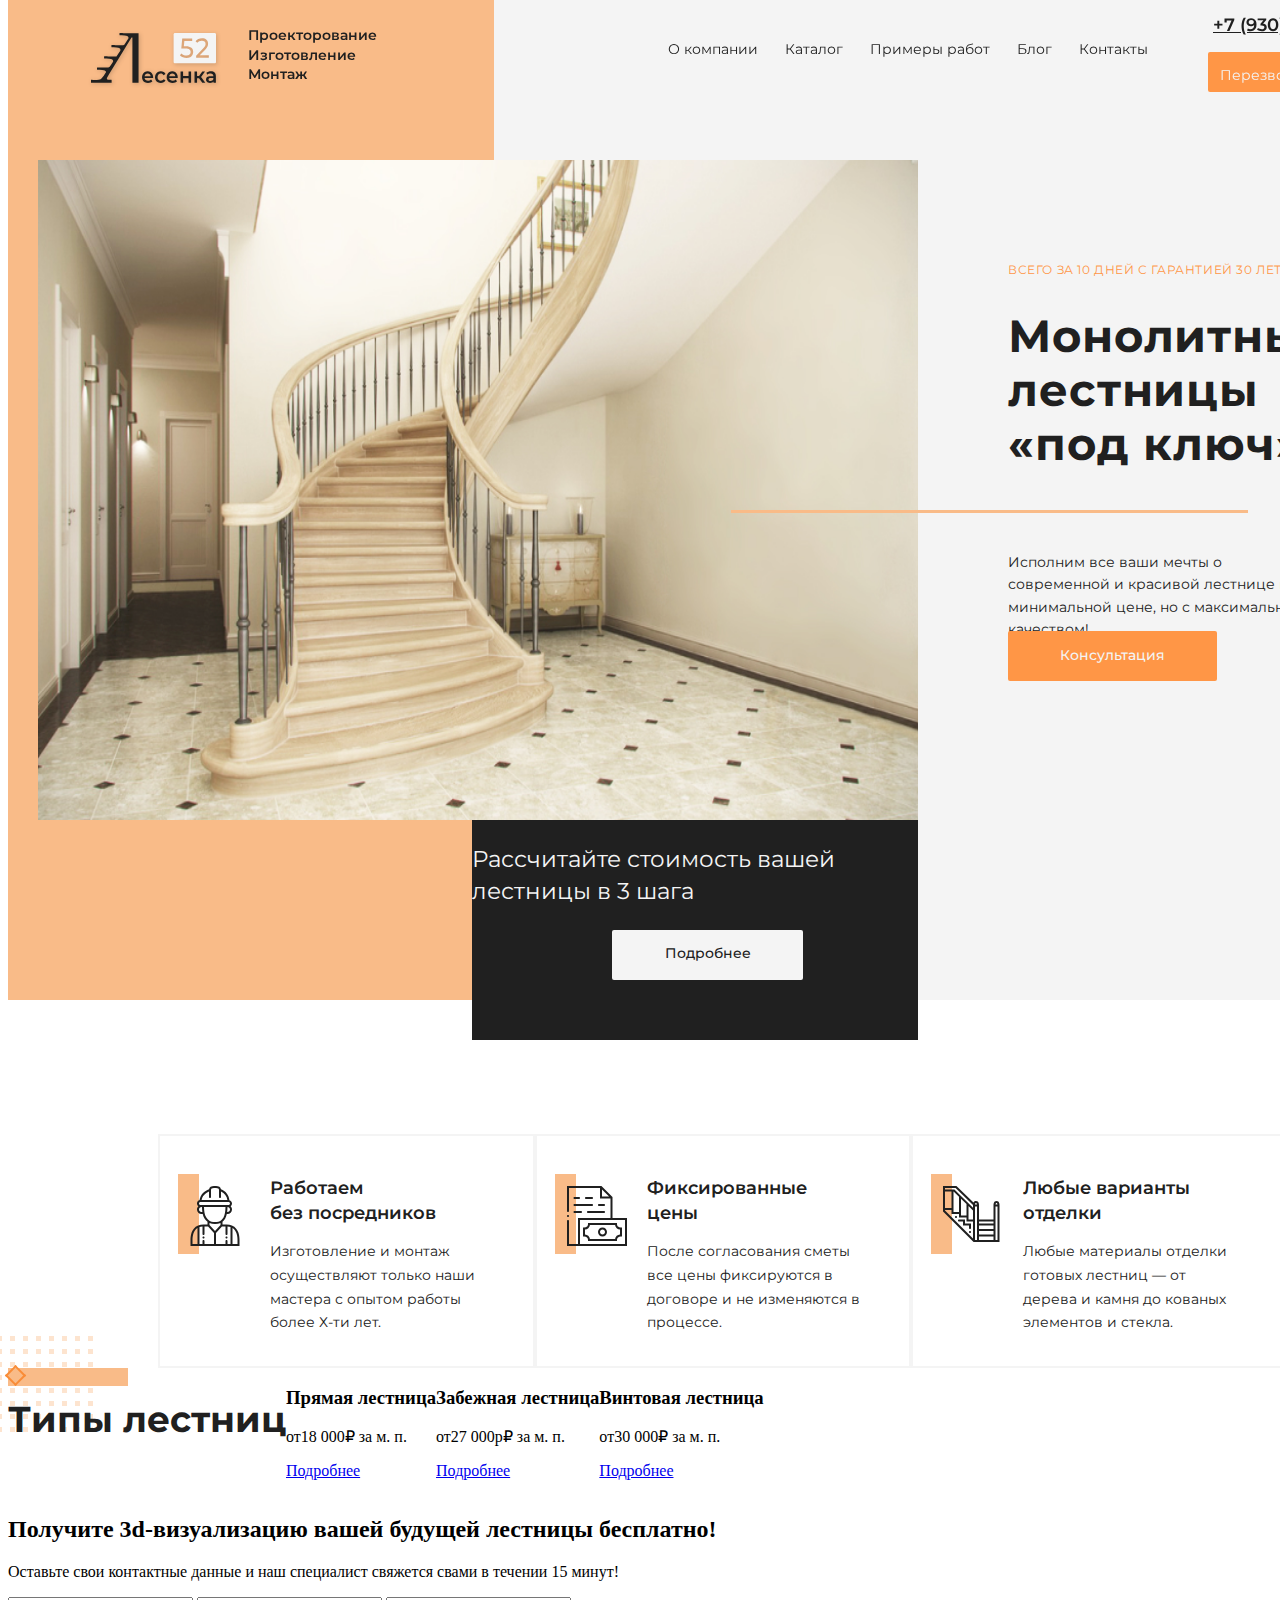
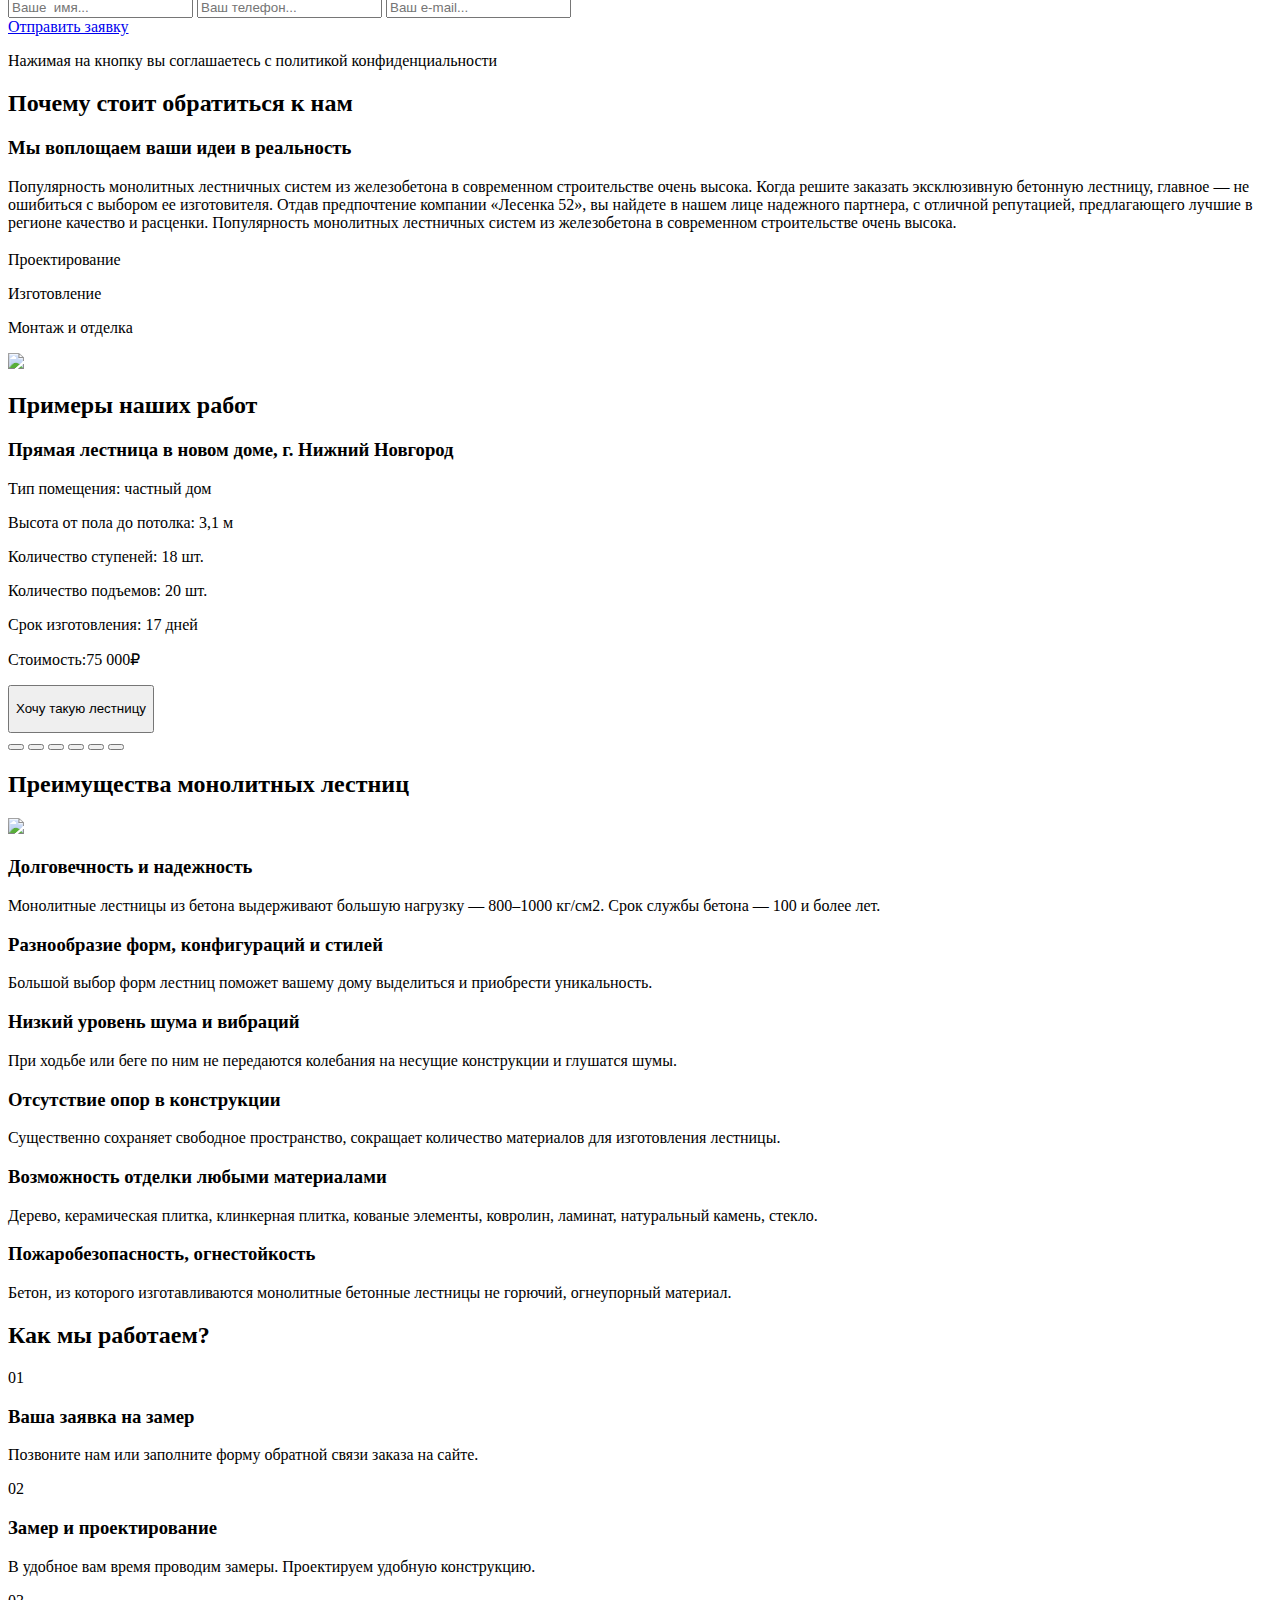
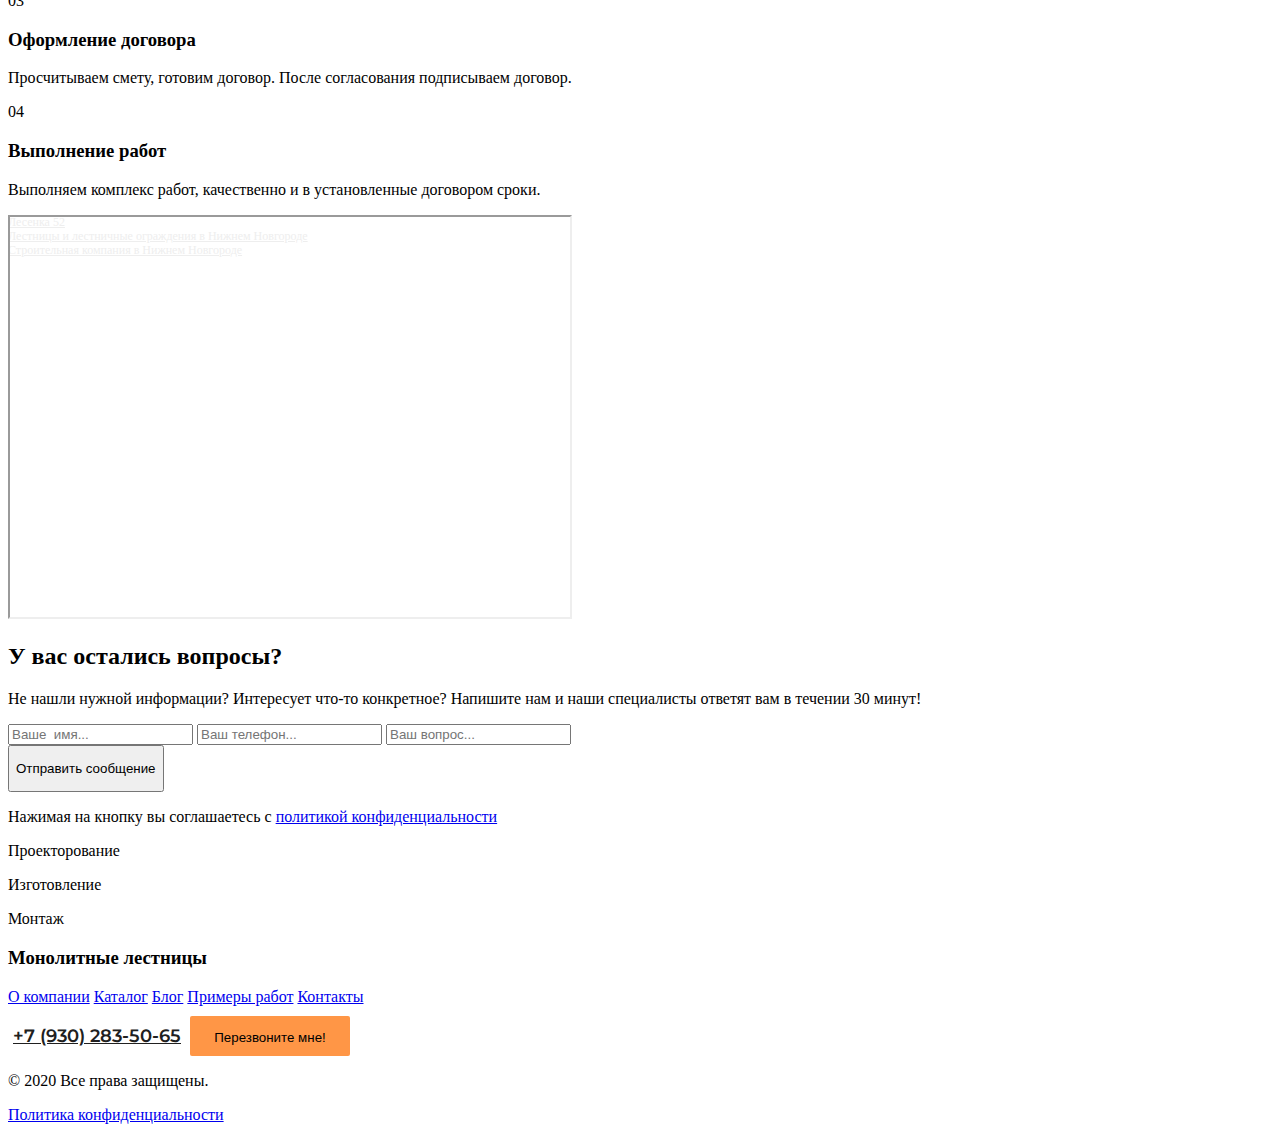
==== index.html @ 62bcb0fd "new block" ====
<!DOCTYPE html>
<html lang="ru">
<head>
    <meta charset="UTF-8">
    <meta http-equiv="X-UA-Compatible" content="IE=edge">
    <link rel="stylesheet" href="css/style.css">
    <meta name="viewport" content="width=device-width, initial-scale=1.0">
    <title>Магазин Лесенка</title>
</head>
<body class="body">
    <div class="header-gradient"></div>
    <header class="container">
        <div class="header">
            <section class="logo">
                <a class="logo__image"></a>
                <ul class="logo__title">
                    <li class="logo__list">Проекторование</li>
                    <li class="logo__list">Изготовление</li>
                    <li class="logo__list">Монтаж</li>
                </ul>
            </section>
            <nav class="navigation">
                <div class="navigation__menu">
                    <a href="index.html" class="navigation__link">О компании</a>
                    <a href="catalog.html" class="navigation__link">Каталог</a>
                    <a href="works.html" class="navigation__link">Примеры работ</a>
                    <a href="blog.html" class="navigation__link">Блог</a>
                    <a href="contacts.html" class="navigation__link">Контакты</a>
                </div>
                <div class="phone">
                    <a class="phone__number" href="tel:+7 (930) 283-50-65">+7 (930) 283-50-65</a>
                    <button class="phone__button" type="button"><p class="phone__text">Перезвоните мне!</p></button>
                </div>
            </nav>
        </div>
        <div class="wrapper">
            <span class="span-1"></span>
            <sapn class="span-2"></sapn>
            <span class="span-3"></span>
        </div>
    </header>
    <main class="container">
        <div class="first-content">
            <img class="first__img" src="./img/prime-img.jpg" alt="лестница">
            <div class="first__block">
                <p class="first__term">Всего за 10 дней с гарантией 30 лет</p>
                <h1 class="first__title">Монолитные лестницы «под ключ»</h1>
                <span class="line"></span>
                <p class="first__perfomance">Исполним все ваши мечты о современной и красивой лестнице по минимальной цене, но с максимальным качеством!</p>
                <button class="first__consultation" type="button"><p class="consultation-text">Консультация</p></button>
            </div>
            <div class="price__block">
                <p class="price__text">Рассчитайте стоимость вашей лестницы в 3 шага</p>
                <a class="price__link" href="#"><p class="link__text">Подробнее</p></a>
            </div>
        </div>
        <div class="advantages">
                <div class="advantages__block">
                    <span class="advantages__cube"></span>
                    <span class="advantages__worker"></span>
                    <span class="advantages__line"></span>
                    <h3 class="advantages__title">Работаем<br> без посредников</h3>
                    <p class="advantages__text">Изготовление и монтаж осуществляют только наши мастера с опытом работы более Х-ти лет.</p>
                </div>
                <div class="advantages__block">
                    <span class="advantages__money"></span>
                    <span class="advantages__line"></span>
                    <h3 class="advantages__title">Фиксированные цены</h3>
                    <p class="advantages__text">После согласования сметы все цены фиксируются в договоре и не изменяются в процессе.</p>
                </div>
                <div class="advantages__block">
                    <span class="advantages__lader"></span>
                    <span class="advantages__line"></span>
                    <h3 class="advantages__title">Любые варианты отделки</h3>
                    <p class="advantages__text">Любые материалы отделки готовых лестниц — от дерева и камня до кованых элементов и стекла.</p>
                    <span class="advantages__cube-second"></span>
                </div>
        </div>
        <div class="types">
            <section class="types__ladders">
                <h2 class="types__title">Типы лестниц</h2>
                <span class="types__line"></span>
                <button class="prew" type="button"></button>
                <span class="button__line"></span>
                <button class="next" type="button"></button>
            </section>
            <div class="ladders__block">
                <div class="ladders__image">
                    <span class="ladders__straight"></span>
                    <span class="ladders__cube"></span>
                </div>
                <div class="block__description">
                    <h3  class="block__title">Прямая лестница</h3>
                    <p class="block__text">от<span class="block__price">18 000</span>₽ за м. п.</p>
                    <a href="#"><p>Подробнее</p></a>
                </div>
            </div>
            <div class="ladders__block">
                <div class="ladders__image">
                    <span class="ladders__foreign"></span>
                    <span class="ladders__cube"></span>
                </div>
                <div class="block__description">
                    <h3  class="block__title">Забежная лестница</h3>
                    <p class="block__text">от<span class="block__price">27 000p</span>₽ за м. п.</p>
                    <a href="#"><p>Подробнее</p></a>
                </div>
            </div>
            <div class="ladders__block">
                <div class="ladders__image">                    
                    <span class="ladders__screw"></span>
                    <span class="ladders__cube"></span>
                </div>
                <div class="block__description">
                    <h3  class="block__title">Винтовая лестница</h3>
                    <p class="block__text">от<span class="block__price">30 000</span>₽ за м. п.</p>
                    <a href="#"><p>Подробнее</p></a>
                </div>
            </div>
        </div>
        <div>
            <h2>Получите 3d-визуализацию вашей будущей лестницы бесплатно!</h3>
                <p>Оставьте свои контактные данные и наш специалист свяжется свами в течении 15 минут!</p>
                    <form>
                        <input class="" placeholder="Ваше  имя..." type="text">
                        <input class="" placeholder="Ваш телефон..." type="text">
                        <input class="" placeholder="Ваш e-mail..." type="text">
                    </form>
                <a href="#">Отправить заявку</a> 
                <p>Нажимая на кнопку вы соглашаетесь с политикой конфиденциальности </p>
        </div>
        <div>
            <section>
                <h2>Почему стоит обратиться к нам</h2>
                <h3>Мы воплощаем ваши идеи в реальность</h3>
                <p class="">Популярность монолитных лестничных систем 
                    из железобетона в современном строительстве очень высока. Когда решите заказать эксклюзивную бетонную лестницу,
                    главное — не ошибиться с выбором ее изготовителя. Отдав предпочтение компании «Лесенка 52»,
                    вы найдете в нашем лице надежного партнера, с отличной репутацией, предлагающего лучшие в регионе качество и расценки.
                    Популярность монолитных лестничных систем из железобетона в современном строительстве очень высока. </p>
            </section>
            <section>
                <h3></h3>
                <p>Проектирование</p>
                <p>Изготовление</p>
                <p>Монтаж и отделка</p>
            </section>
            <img src="#">
        </div>
        <div>
            <section>
                <h2>Примеры наших работ</h2>
                <h3>Прямая лестница в новом доме, г. Нижний Новгород</h3>
                <p>Тип помещения: частный дом
                <p>Высота от пола до потолка: <span>3,1 м</span></p>
                <p>Количество ступеней: <span>18 шт.</span></p>
                <p>Количество подъемов: <span>20 шт.</span></p>
                <p>Срок изготовления: <span>17 дней</span></p>
                <p>Стоимость:<span>75 000</span>₽</p>
                <button type="button"><p>Хочу такую лестницу</p></button>
            </section>
            <section>
                <button type="button"></button>
                <button type="button"></button>
                <button type="button"></button>
                <button type="button"></button>
                <button type="button"></button>
                <button type="button"></button>
            </section>
        </div>
        <div>
            <section>
                <h2>Преимущества монолитных лестниц</h2>
                <img src="#">
            </section>
            <section>
                <h3>Долговечность и надежность</h3>
                <p>Монолитные лестницы из бетона выдерживают большую нагрузку — 800–1000 кг/см2. Срок службы бетона — 100 и более лет.</p>
                <h3>Разнообразие форм, конфигураций и стилей</h3>
                <p>Большой выбор форм лестниц поможет вашему дому выделиться и приобрести уникальность.</p>
                <h3>Низкий уровень шума и вибраций</h3>
                <p>При ходьбе или беге по ним не передаются колебания на несущие конструкции и глушатся шумы.</p>
                <h3>Отсутствие опор в конструкции</h3>
                <p>Существенно сохраняет свободное пространство, сокращает количество материалов для изготовления лестницы.</p>
                <h3>Возможность отделки любыми материалами</h3>
                <p>Дерево, керамическая плитка, клинкерная плитка, кованые элементы, ковролин, ламинат, натуральный камень, стекло.</p>
                <h3>Пожаробезопасность, огнестойкость</h3>
                <p>Бетон, из которого изготавливаются монолитные бетонные лестницы не горючий, огнеупорный материал.</p>
            </section>
        </div>
        <div>
            <h2>Как мы работаем?</h2>
            <section>
                <div>
                    <p>01</p>
                    <h3>Ваша заявка на замер</h3>
                    <p>Позвоните нам или заполните форму обратной связи заказа на сайте.</p>
                </div>
                <div>
                    <p>02</p>
                    <h3>Замер и проектирование</h3>
                    <p>В удобное вам время проводим замеры. Проектируем удобную конструкцию.</p>
                </div>
                <div>
                    <p>03</p>
                    <h3>Оформление договора</h3>
                    <p>Просчитываем смету, готовим договор. После согласования подписываем договор.</p>
                </div>
                <div>
                    <p>04</p>
                    <h3>Выполнение работ</h3>
                    <p>Выполняем комплекс работ, качественно и в установленные договором сроки.</p>
                </div>
            </section>
            <div>
                <div style="position:relative;overflow:hidden;">
                    <a href="https://yandex.ru/maps/org/lesenka_52/154027894610/?utm_medium=mapframe&utm_source=maps" style="color:#eee;font-size:12px;position:absolute;top:0px;">Лесенка 52</a><a href="https://yandex.ru/maps/47/nizhny-novgorod/category/stairs_and_stair_railings/184107705/?utm_medium=mapframe&utm_source=maps" style="color:#eee;font-size:12px;position:absolute;top:14px;">Лестницы и лестничные ограждения в Нижнем Новгороде</a>
                    <a href="https://yandex.ru/maps/47/nizhny-novgorod/category/construction_company/184107633/?utm_medium=mapframe&utm_source=maps" style="color:#eee;font-size:12px;position:absolute;top:28px;">Строительная компания в Нижнем Новгороде</a>
                    <iframe src="https://yandex.ru/map-widget/v1/?ll=43.949663%2C56.310641&mode=poi&poi%5Bpoint%5D=43.949653%2C56.310677&poi%5Buri%5D=ymapsbm1%3A%2F%2Forg%3Foid%3D154027894610&z=19.75" width="560" height="400" frameborder="1" allowfullscreen="true" style="position:relative;"></iframe>
                </div>
                <div>
                    <h2>У вас остались вопросы?</h2>
                    <p>Не нашли нужной информации? Интересует что-то конкретное? Напишите нам и наши специалисты ответят вам в течении 30 минут!</p>
                    <form>
                        <input class="" placeholder="Ваше  имя..." type="text">
                        <input class="" placeholder="Ваш телефон..." type="text">
                        <input class="" placeholder="Ваш вопрос..." type="text">
                    </form>
                    <button type="button"><p>Отправить сообщение</p></button>
                    <p>Нажимая на кнопку вы соглашаетесь с <a href="#">политикой конфиденциальности</a></p>
                </div>
            </div>
        </div>
    </main>
    <footer class="container">
        <div>
            <section>
                <a class="footer__image"></a>
                <p class="footer__title">Проекторование</p>
                <p class="footer__title">Изготовление</p>
                <p class="footer__title">Монтаж</p>
                <h3>Монолитные лестницы</h3>
            </section>
            <section>
                <a href="index.html">О компании</a>
                <a href="catalog.html">Каталог</a>
                <a href="blog.html">Блог</a>
                <a href="works.html">Примеры работ</a>
                <a href="contacts.html">Контакты</a>
            </section>
            <section>
                <a class="phone__number" href="tel:+7 (930) 283-50-65">+7 (930) 283-50-65</a>
                <button class="phone__button" type="button"><p>Перезвоните мне!</p></button>
            </section>
            <section>
                <p>© 2020 Все права защищены.</p>
                <a href="#">Политика конфиденциальности</a>
                <a href="#"></a>
                <a href="#"></a>
            </section>
        </div>
    </footer>
    <script src="index.js"></script>
</body>
</html>
---- css/style.css ----
@import url("https://fonts.googleapis.com/css2?family=Montserrat:wght@400;600;700&display=swap");
@media (max-width: 767px) {
  .body {
    position: relative;
    margin: 0px;
    width: 100%;
  }
}
@media (min-width: 768px) and (max-width: 1200px) {
  .body {
    position: relative;
    width: 100%;
  }
}
@media (min-width: 1200px) {
  .body {
    position: relative;
    width: 100%;
  }
}
@media (max-width: 767px) {
  .header-gradient {
    display: block;
    position: absolute;
    width: 100%;
    height: 890px;
    background: linear-gradient(to left, #f4f4f4 76%, #F9BB88 24%);
    z-index: -1;
    top: -50px;
  }
}
@media (min-width: 1200px) {
  .header-gradient {
    display: block;
    position: absolute;
    margin: 0 auto;
    top: -250px;
    width: 100%;
    height: 1100px;
    background: linear-gradient(to left, #f4f4f4 62%, #F9BB88 38%);
    z-index: -1;
  }
}
@media (max-width: 767px) {
  .container {
    margin: 0 auto;
    max-width: 767px;
  }
}
@media (min-width: 768px) and (max-width: 1200px) {
  .container {
    margin: 0 auto;
    max-width: 1200px;
  }
}
@media (min-width: 1200px) {
  .container {
    margin: 0 auto;
    max-width: 1600px;
  }
}
@media (max-width: 767px) {
  .header {
    position: fixed;
    z-index: 50;
    top: 0px;
    width: 100%;
    height: 50px;
    transition: background-color 0.8s ease;
  }
  .navigation {
    transform: scale(0);
    transition: 0.3s;
  }
  .navigation.open {
    content: "";
    transform: scale(1);
    display: block;
    position: absolute;
    background: rgb(221, 221, 221);
    width: 100%;
    height: 250px;
    transition: 0.3s;
  }
  .navigation__menu {
    display: flex;
    flex-direction: column;
    margin: 30px 0px 0px 10px;
  }
  .navigation__link {
    font-family: "Montserrat";
    font-style: normal;
    font-weight: 400;
    font-size: 14px;
    color: #202020;
    text-decoration: none;
    width: 150px;
    margin-top: 10px;
  }
  .phone {
    display: flex;
    flex-direction: column;
    margin: 10px 0px 0px 10px;
  }
  .phone__number {
    font-family: "Montserrat";
    font-style: normal;
    font-weight: 400;
    font-size: 18px;
    line-height: 120%;
    text-transform: uppercase;
    color: #202020;
  }
  .phone__button {
    margin-top: 10px;
    width: 160px;
    height: 40px;
    border: none;
    background: #FF9646;
    border-radius: 2px;
  }
  .phone__text {
    font-family: "Montserrat";
    font-style: normal;
    font-weight: 400;
    font-size: 14px;
    line-height: 17px;
    text-align: center;
    color: #F4F4F4;
  }
  .phone__button:hover {
    background: #202020;
    border-radius: 2px;
  }
}
@media (min-width: 768px) and (max-width: 1200px) {
  .header {
    position: fixed;
    z-index: 50;
    top: 0px;
    width: 100%;
    height: 80px;
    transition: background-color 0.8s ease;
  }
}
@media (min-width: 1200px) {
  .header {
    position: fixed;
    z-index: 20;
    top: 0px;
    width: 100%;
    height: 95px;
    transition: background-color 0.8s ease;
  }
  .navigation {
    position: relative;
    display: flex;
    justify-content: space-between;
    width: 700px;
    font-family: "Montserrat";
    font-style: normal;
    font-weight: 400;
    font-size: 14px;
    color: #202020;
    text-decoration: none;
  }
  .navigation__menu {
    position: absolute;
    display: flex;
    justify-content: space-between;
    width: 500px;
    height: 60px;
    left: 650px;
    top: -30px;
  }
  .navigation__link {
    font-family: "Montserrat";
    font-style: normal;
    font-weight: 400;
    font-size: 14px;
    color: #202020;
    text-decoration: none;
    padding: 10px;
  }
  .phone {
    position: absolute;
    display: flex;
    flex-direction: column;
    left: 1200px;
    top: -50px;
    width: 300px;
  }
  .phone__number {
    font-family: "Montserrat";
    font-style: normal;
    font-weight: 600;
    font-size: 18px;
    line-height: 120%;
    text-transform: uppercase;
    color: #202020;
    padding: 5px;
  }
  .phone__button {
    margin-top: 10px;
    width: 160px;
    height: 40px;
    border: none;
    background: #FF9646;
    border-radius: 2px;
  }
  .phone__text {
    font-family: "Montserrat";
    font-style: normal;
    font-weight: 400;
    font-size: 14px;
    line-height: 17px;
    text-align: center;
    color: #F4F4F4;
  }
  .phone__button:hover {
    background: #202020;
    border-radius: 2px;
  }
}
.scrolled {
  background-color: rgb(221, 221, 221);
}

@media (max-width: 767px) {
  .wrapper {
    content: "";
    position: fixed;
    display: block;
    top: 8px;
    right: 20px;
    width: 30px;
    height: 30px;
    background: transparent;
    z-index: 50;
  }
  .span-1 {
    content: "";
    position: absolute;
    width: 100%;
    height: 3px;
    border-radius: 2px;
    background: #27242B;
    top: 6px;
    transition: 0.8s;
  }
  .span-3 {
    content: "";
    position: absolute;
    width: 100%;
    height: 3px;
    border-radius: 2px;
    background: #27242B;
    bottom: 5px;
    transition: 0.5s;
  }
  .span-2 {
    content: "";
    position: absolute;
    width: 100%;
    height: 3px;
    border-radius: 2px;
    background: #27242B;
    bottom: 13px;
    transition: 0.5s;
  }
  .wrapper.active .span-2 {
    transform: scale(0);
  }
  .wrapper.active .span-1 {
    transform: rotate(45deg);
    top: 13px;
    transition: 0.5s;
  }
  .wrapper.active .span-3 {
    transform: rotate(-45deg);
    top: 13px;
    transition: 0.5s;
  }
  .wrapper.active .logo__item {
    position: absolute;
    padding: 0;
    margin: 0;
    width: 100px;
    height: 60px;
    left: 121px;
  }
  .logo__image {
    content: "";
    position: absolute;
    display: block;
    top: 10px;
    width: 65px;
    height: 30px;
    background-image: url(../img/logo-mini.svg);
    background-repeat: no-repeat;
    z-index: 60;
  }
  .logo__title {
    display: none;
  }
}
@media (min-width: 768px) and (max-width: 1200px) {
  .wrapper {
    display: none;
  }
  .logo__title {
    display: flex;
    flex-direction: column;
  }
}
@media (min-width: 1200px) {
  .wrapper {
    display: none;
  }
  .logo {
    position: relative;
    display: flex;
    flex-direction: row;
    margin: 0px 0px 0px 50px;
    width: 300px;
    height: 60px;
  }
  .logo__image {
    content: "";
    position: absolute;
    display: block;
    width: 150px;
    height: 60px;
    background-image: url(../img/LOGO.svg);
    background-repeat: no-repeat;
    z-index: 60;
    top: 30px;
    left: 30px;
  }
  .logo__title {
    position: absolute;
    display: flex;
    flex-direction: column;
    top: 10px;
    left: 150px;
  }
  .logo__list {
    font-family: "Montserrat";
    font-style: normal;
    font-weight: 600;
    font-size: 14px;
    line-height: 140%;
    color: #202020;
    padding-top: 0px;
    list-style-type: none;
  }
}
@media (max-width: 767px) {
  .first-content {
    margin-top: 50px;
    position: relative;
  }
  .first__img {
    width: 100%;
    height: 260px;
    z-index: 2;
  }
  .first__block {
    position: absolute;
    bottom: -100px;
    left: 110px;
  }
  .first__term {
    font-family: "Montserrat";
    font-style: normal;
    font-weight: 400;
    font-size: 12px;
    line-height: 140%;
    letter-spacing: 0.05em;
    text-transform: uppercase;
    color: #FF9646;
  }
  .first__title {
    font-family: "Montserrat";
    font-style: normal;
    font-weight: 700;
    font-size: 39px;
    line-height: 120%;
    color: #202020;
    width: 280px;
    height: 141px;
  }
  .line {
    position: absolute;
    width: 250px;
    height: 3px;
    left: -25px;
    top: 210px;
    background: #F9BB88;
  }
  .first__perfomance {
    font-family: "Montserrat";
    font-style: normal;
    font-weight: 400;
    font-size: 12px;
    color: #202020;
  }
  .first__consultation {
    position: absolute;
    width: 209px;
    height: 50px;
    top: 310px;
    background: #FF9646;
    border-radius: 2px;
    border: none;
  }
  .first__consultation:hover {
    background: #202020;
  }
  .consultation-text {
    font-family: "Montserrat";
    font-style: normal;
    font-weight: 500;
    font-size: 14px;
    line-height: 140%;
    text-align: center;
    color: #F4F4F4;
  }
  .price__block {
    position: relative;
    display: block;
    margin: 0 auto;
    width: 90%;
    top: 420px;
    height: 200px;
    background: #202020;
  }
  .price__text {
    position: absolute;
    font-family: "Montserrat";
    font-style: normal;
    font-weight: 400;
    font-size: 18px;
    line-height: 140%;
    color: #F4F4F4;
    width: 280px;
    height: 50px;
    left: 50px;
    top: 20px;
  }
  .price__link {
    position: absolute;
    width: 191px;
    height: 50px;
    left: 50px;
    top: 110px;
    background: #F4F4F4;
    border-radius: 2px;
    border: none;
    text-decoration: none;
  }
  .price__link:hover {
    background: #FF9646;
  }
  .link__text {
    font-family: "Montserrat";
    font-style: normal;
    font-weight: 500;
    font-size: 14px;
    line-height: 140%;
    text-align: center;
    color: #202020;
  }
}
@media (min-width: 768px) and (max-width: 1200px) {
  .first-content {
    margin: 0;
  }
}
@media (min-width: 1200px) {
  .first-content {
    margin-top: 150px;
    position: relative;
  }
  .first__img {
    margin: 10px 10px 10px 30px;
    width: 880px;
    height: 660px;
  }
  .first__block {
    position: absolute;
    left: 1000px;
    top: 100px;
  }
  .first__term {
    font-family: "Montserrat";
    font-style: normal;
    font-weight: 400;
    font-size: 12px;
    line-height: 140%;
    letter-spacing: 0.05em;
    text-transform: uppercase;
    color: #FF9646;
  }
  .first__title {
    font-family: "Montserrat";
    font-style: normal;
    font-weight: 700;
    font-size: 45px;
    line-height: 120%;
    letter-spacing: 0.02em;
    color: #202020;
    width: 340px;
    height: 162px;
  }
  .line {
    position: absolute;
    width: 517px;
    height: 3px;
    right: 100px;
    top: 260px;
    background: #F9BB88;
  }
  .first__perfomance {
    font-family: "Montserrat";
    font-style: normal;
    font-weight: 400;
    font-size: 14px;
    line-height: 160%;
    color: #202020;
    margin-top: 80px;
    width: 315px;
    height: 66px;
  }
  .first__consultation {
    position: absolute;
    width: 209px;
    height: 50px;
    background: #FF9646;
    border-radius: 2px;
    border: none;
  }
  .first__consultation:hover {
    background: #202020;
  }
  .consultation-text {
    font-family: "Montserrat";
    font-style: normal;
    font-weight: 500;
    font-size: 14px;
    line-height: 140%;
    text-align: center;
    color: #F4F4F4;
  }
  .price__block {
    position: absolute;
    width: 446px;
    height: 220px;
    left: 464px;
    top: 670px;
    background: #202020;
  }
  .price__text {
    font-family: "Montserrat";
    font-style: normal;
    font-weight: 400;
    font-size: 23px;
    line-height: 140%;
    color: #F4F4F4;
  }
  .price__link {
    position: absolute;
    width: 191px;
    height: 50px;
    left: 140px;
    background: #F4F4F4;
    border-radius: 2px;
    border: none;
    text-decoration: none;
  }
  .price__link:hover {
    background: #FF9646;
  }
  .link__text {
    font-family: "Montserrat";
    font-style: normal;
    font-weight: 500;
    font-size: 14px;
    line-height: 140%;
    text-align: center;
    color: #202020;
  }
}
@media (max-width: 767px) {
  .advantages {
    margin-top: 500px;
    display: flex;
    flex-direction: column;
  }
  .advantages__block {
    position: relative;
    display: block;
    margin: 0 auto;
    box-sizing: border-box;
    width: 380px;
    height: 234px;
    background: #FFFFFF;
    border: 2px solid #F4F4F4;
  }
  .advantages__title {
    font-family: "Montserrat";
    font-style: normal;
    font-weight: 600;
    font-size: 18px;
    line-height: 140%;
    color: #202020;
    width: 210px;
    height: 50px;
    margin: 40px 25px 0px 110px;
  }
  .advantages__text {
    font-family: "Montserrat";
    font-style: normal;
    font-weight: 400;
    font-size: 14px;
    line-height: 170%;
    color: #202020;
    width: 220px;
    height: 96px;
    margin-left: 110px;
  }
  .advantages__worker {
    position: absolute;
    display: block;
    background-image: url(../img/worker.svg);
    width: 60px;
    height: 60px;
    left: 30px;
    top: 50px;
    background-repeat: no-repeat;
    z-index: 2;
  }
  .advantages__money {
    position: absolute;
    display: block;
    background-image: url(../img/money.svg);
    width: 60px;
    height: 60px;
    left: 30px;
    top: 50px;
    background-repeat: no-repeat;
    z-index: 2;
  }
  .advantages__lader {
    position: absolute;
    display: block;
    background-image: url(../img/lader.svg);
    width: 60px;
    height: 60px;
    left: 30px;
    top: 50px;
    background-repeat: no-repeat;
    z-index: 2;
  }
  .advantages__cube {
    position: absolute;
    width: 96px;
    height: 96px;
    background-image: url(../img/cubes-orange-mini.svg);
    left: 290px;
    bottom: 220px;
    z-index: -5;
  }
  .advantages__cube-second {
    position: absolute;
    width: 96px;
    height: 96px;
    background-image: url(../img/cubes-orange-mini.svg);
    left: 170px;
    top: 205px;
    z-index: -5;
  }
  .advantages__line {
    position: absolute;
    width: 21px;
    height: 80px;
    left: 18px;
    top: 38px;
    background: #f9bb88;
  }
}
@media (min-width: 1200px) {
  .advantages {
    margin-top: 300px;
    margin-left: 150px;
    display: flex;
    flex-direction: row;
  }
  .advantages__block {
    position: relative;
    box-sizing: border-box;
    width: 407px;
    height: 234px;
    background: #FFFFFF;
    border: 2px solid #F4F4F4;
  }
  .advantages__title {
    font-family: "Montserrat";
    font-style: normal;
    font-weight: 600;
    font-size: 18px;
    line-height: 140%;
    color: #202020;
    width: 210px;
    height: 50px;
    margin: 40px 25px 0px 110px;
  }
  .advantages__text {
    font-family: "Montserrat";
    font-style: normal;
    font-weight: 400;
    font-size: 14px;
    line-height: 170%;
    color: #202020;
    width: 220px;
    height: 96px;
    margin-left: 110px;
  }
  .advantages__worker {
    position: absolute;
    display: block;
    background-image: url(../img/worker.svg);
    width: 60px;
    height: 60px;
    left: 30px;
    top: 50px;
    background-repeat: no-repeat;
    z-index: 2;
  }
  .advantages__money {
    position: absolute;
    display: block;
    background-image: url(../img/money.svg);
    width: 60px;
    height: 60px;
    left: 30px;
    top: 50px;
    background-repeat: no-repeat;
    z-index: 2;
  }
  .advantages__lader {
    position: absolute;
    display: block;
    background-image: url(../img/lader.svg);
    width: 60px;
    height: 60px;
    left: 30px;
    top: 50px;
    background-repeat: no-repeat;
    z-index: 2;
  }
  .advantages__cube {
    position: absolute;
    width: 96px;
    height: 96px;
    background-image: url(../img/cubes-orange-mini.svg);
    right: 440px;
    top: 200px;
  }
  .advantages__cube-second {
    position: absolute;
    width: 96px;
    height: 96px;
    background-image: url(../img/cubes-orange-mini.svg);
    left: 440px;
    bottom: 200px;
  }
  .advantages__line {
    position: absolute;
    width: 21px;
    height: 80px;
    left: 18px;
    top: 38px;
    background: #f9bb88;
  }
}
@media (max-width: 767px) {
  .types {
    position: relative;
    width: 100%;
  }
  .types__ladders {
    display: flex;
    flex-direction: row;
  }
  .types__title {
    font-family: "Montserrat";
    font-style: normal;
    font-weight: 700;
    font-size: 29px;
    line-height: 120%;
    color: #202020;
    z-index: 2;
  }
  .types__line {
    position: absolute;
    width: 100px;
    height: 14px;
    background: #F9BB88;
  }
}
@media (min-width: 1200px) {
  .types {
    position: relative;
    width: 100%;
    display: flex;
    flex-direction: row;
  }
  .types__ladders {
    display: flex;
    flex-direction: row;
  }
  .types__title {
    font-family: "Montserrat";
    font-style: normal;
    font-weight: 700;
    font-size: 36px;
    line-height: 120%;
    color: #202020;
    z-index: 2;
  }
  .types__line {
    position: absolute;
    width: 120px;
    height: 18px;
    background: #F9BB88;
  }
  .prew {
    position: absolute;
    width: 15px;
    height: 15px;
    border-top: 2px solid #F98C37;
    border-right: 2px solid #F98C37;
    border-left: none;
    border-bottom: none;
    background: none;
    transform: rotate(-135deg);
  }
  .prew:hover {
    background-color: #202020;
  }
  .next {
    position: absolute;
    width: 15px;
    height: 15px;
    border-top: 2px solid #F98C37;
    border-right: 2px solid #F98C37;
    border-left: none;
    border-bottom: none;
    background: none;
    transform: rotate(45deg);
  }
}

/*# sourceMappingURL=style.css.map */
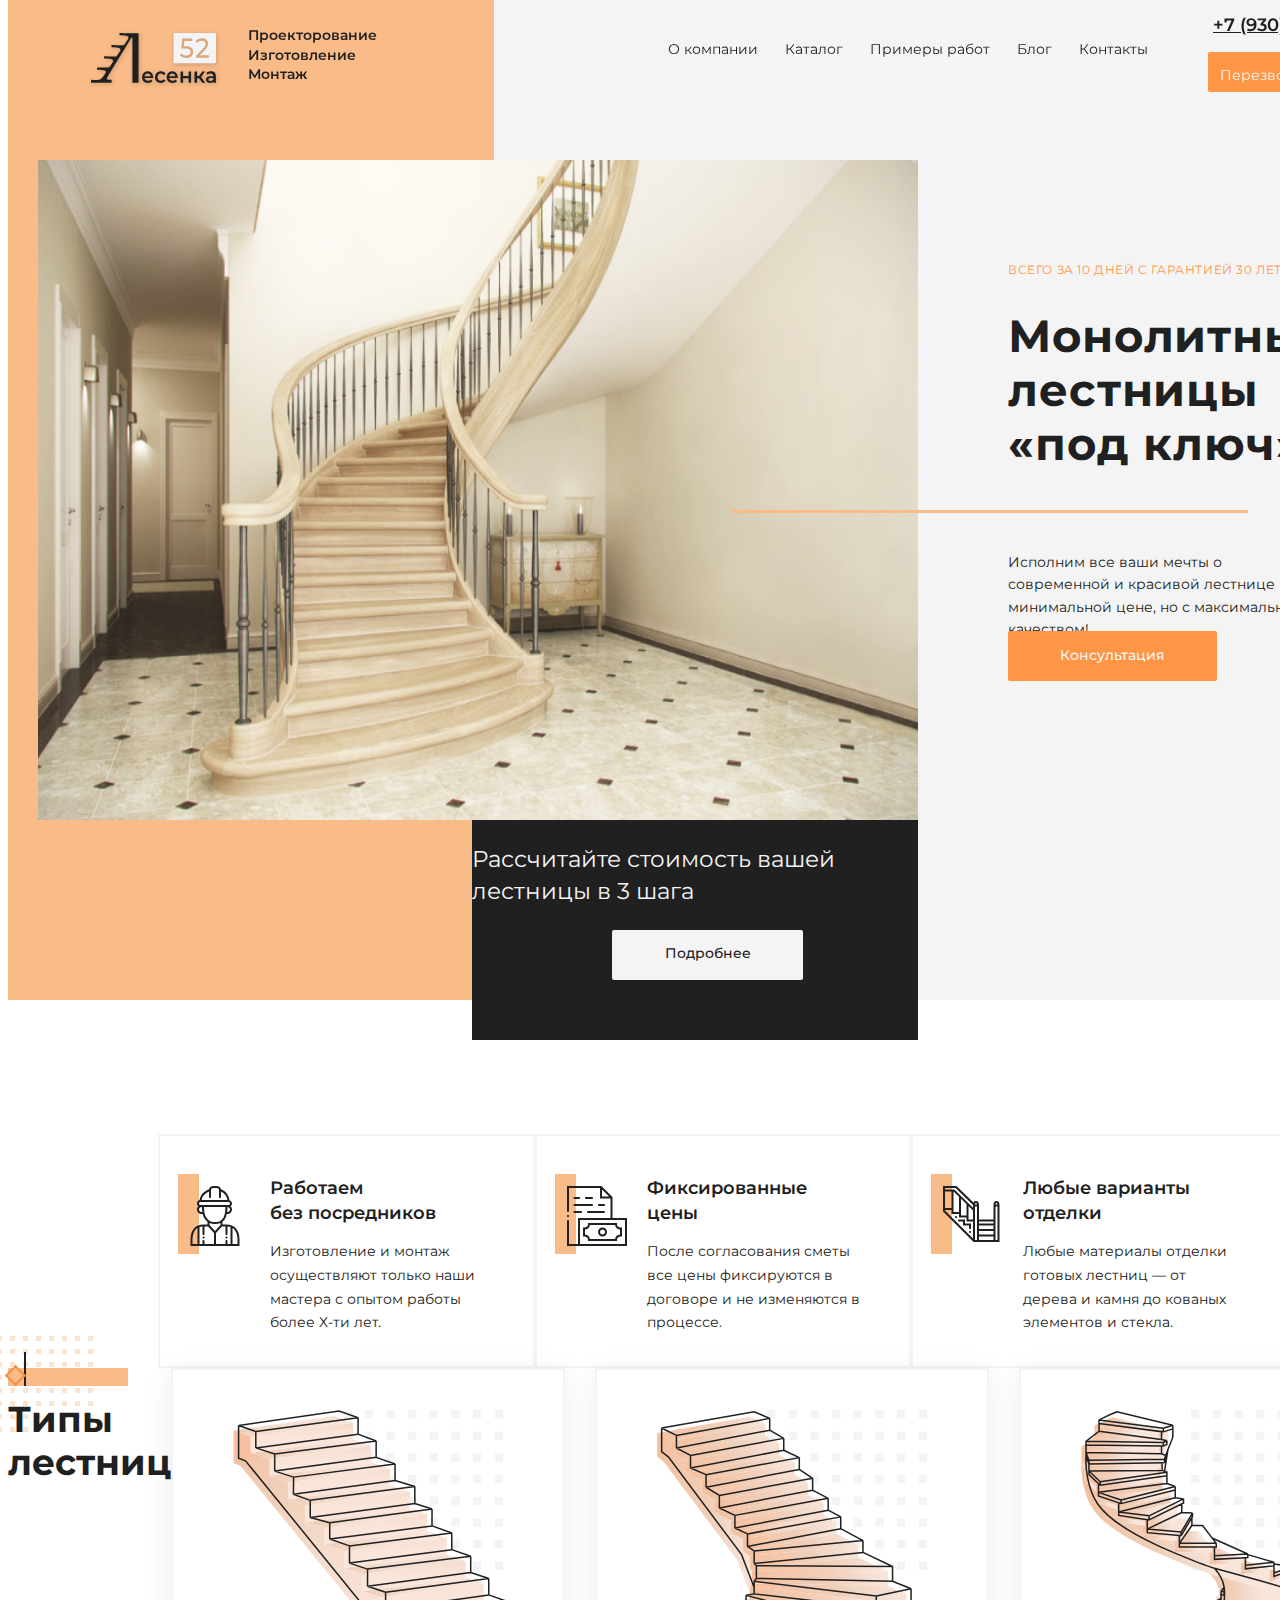
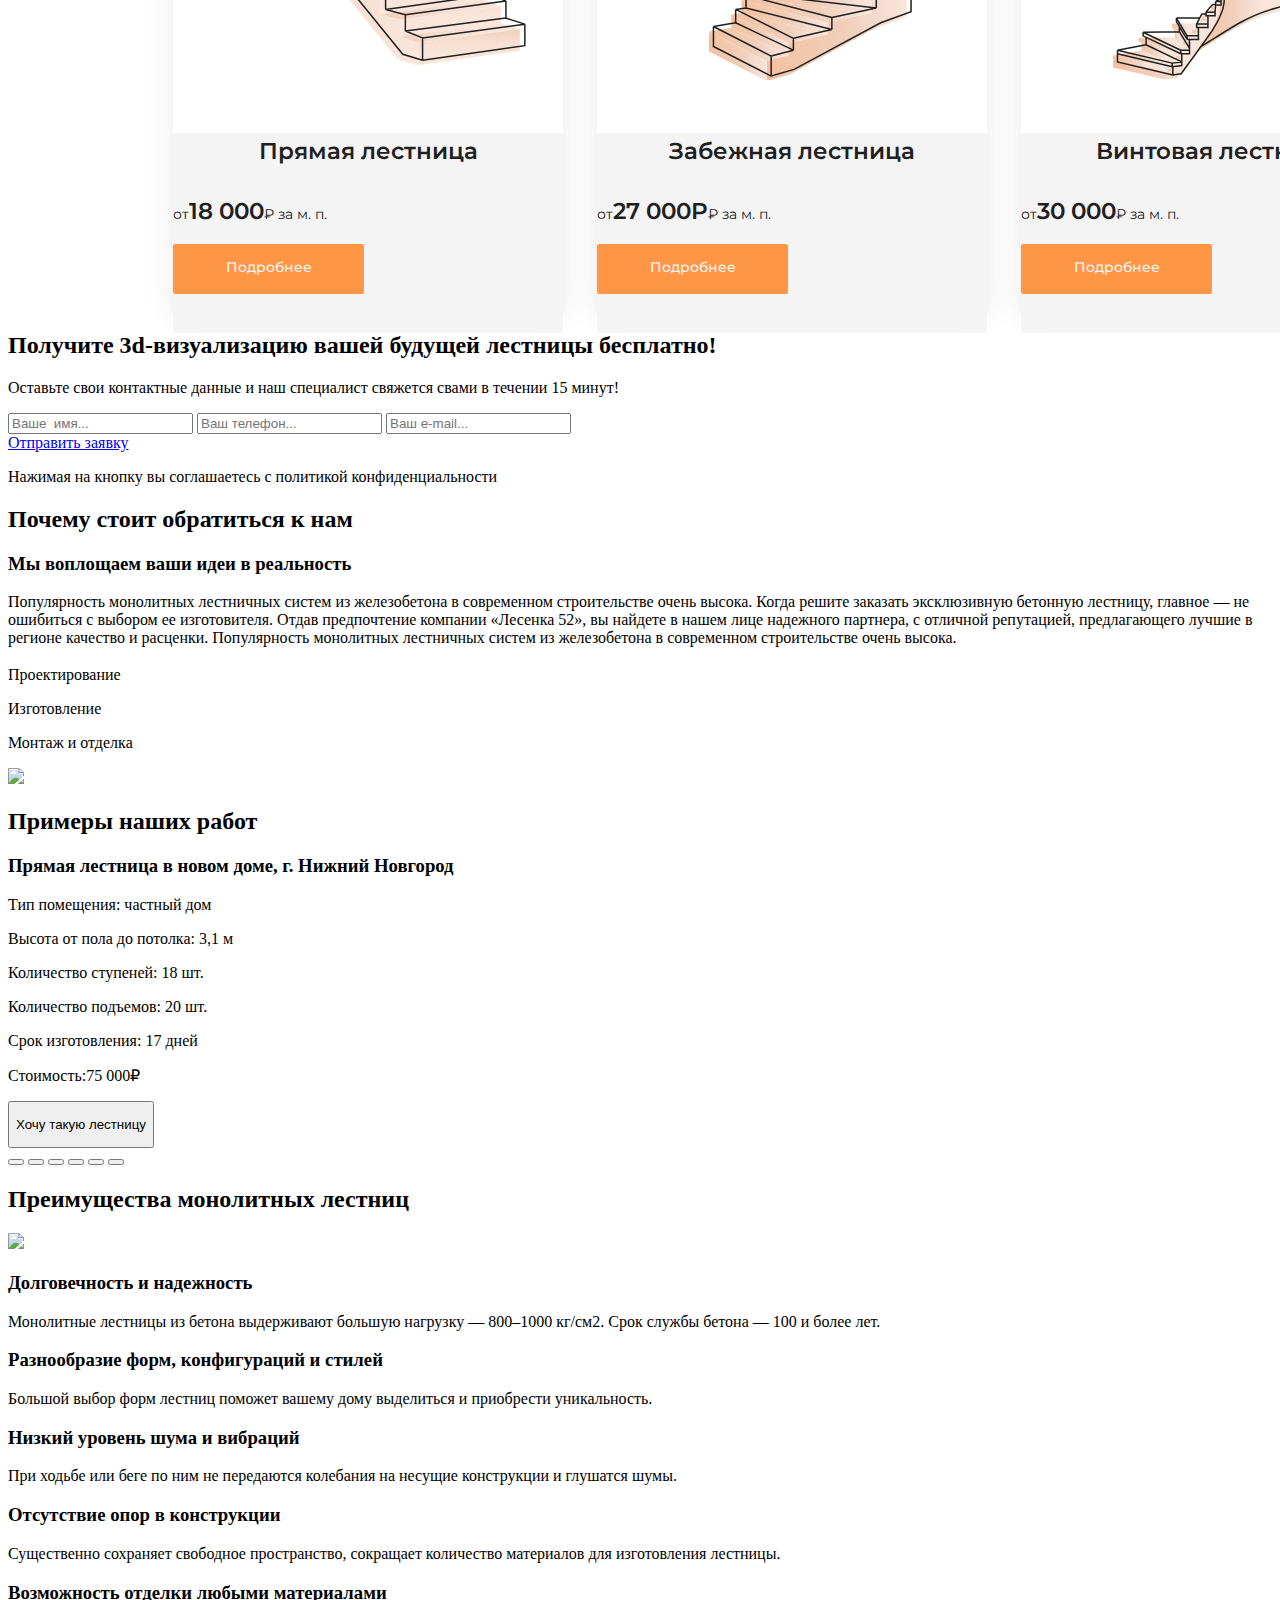
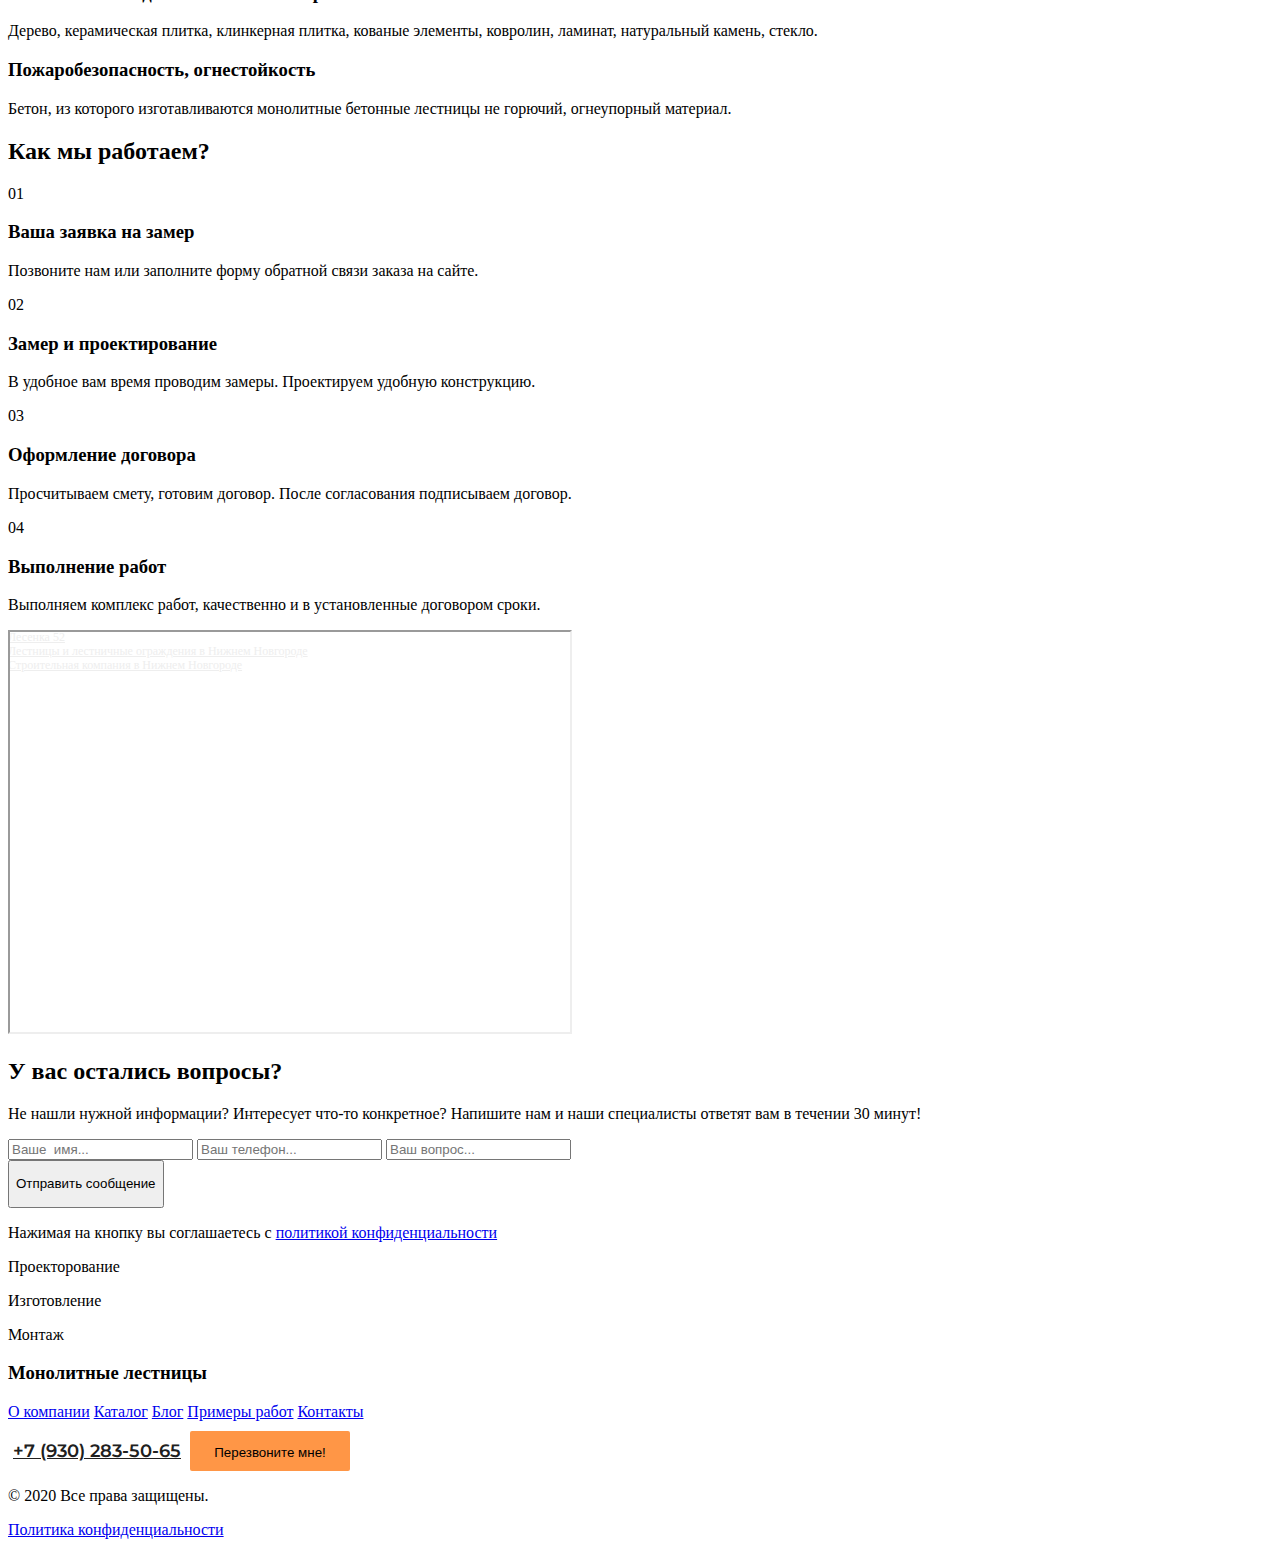
==== commit c81f23c7: "product card" ====
--- a/index.html
+++ b/index.html
@@ -92,7 +92,7 @@
                 <div class="block__description">
                     <h3  class="block__title">Прямая лестница</h3>
                     <p class="block__text">от<span class="block__price">18 000</span>₽ за м. п.</p>
-                    <a href="#"><p>Подробнее</p></a>
+                    <a class="block__more" href="#"><p class="consultation-text">Подробнее</p></a>
                 </div>
             </div>
             <div class="ladders__block">
@@ -103,7 +103,7 @@
                 <div class="block__description">
                     <h3  class="block__title">Забежная лестница</h3>
                     <p class="block__text">от<span class="block__price">27 000p</span>₽ за м. п.</p>
-                    <a href="#"><p>Подробнее</p></a>
+                    <a class="block__more" href="#"><p class="consultation-text">Подробнее</p></a>
                 </div>
             </div>
             <div class="ladders__block">
@@ -114,7 +114,7 @@
                 <div class="block__description">
                     <h3  class="block__title">Винтовая лестница</h3>
                     <p class="block__text">от<span class="block__price">30 000</span>₽ за м. п.</p>
-                    <a href="#"><p>Подробнее</p></a>
+                    <a class="block__more" href="#"><p class="consultation-text">Подробнее</p></a>
                 </div>
             </div>
         </div>
--- a/css/style.css
+++ b/css/style.css
@@ -807,6 +807,98 @@
     width: 100px;
     height: 14px;
     background: #F9BB88;
+  }
+  .ladders__block {
+    position: relative;
+    width: 100%;
+    height: 540px;
+    margin: 10px;
+    background: #FFFFFF;
+    border: 2px solid #F4F4F4;
+    box-shadow: 0px 4px 26px rgba(0, 0, 0, 0.08);
+  }
+  .ladders__image {
+    width: 390px;
+    height: 340px;
+  }
+  .ladders__straight {
+    position: absolute;
+    top: 40px;
+    left: 60px;
+    width: 300px;
+    height: 270px;
+    z-index: 2;
+    background-image: url(../img/ladder-straight.svg);
+    background-repeat: no-repeat;
+  }
+  .ladders__foreign {
+    position: absolute;
+    top: 40px;
+    left: 60px;
+    width: 300px;
+    height: 270px;
+    z-index: 2;
+    background-image: url(../img/ladder-foreign.svg);
+    background-repeat: no-repeat;
+  }
+  .ladders__screw {
+    position: absolute;
+    top: 40px;
+    left: 60px;
+    width: 300px;
+    height: 270px;
+    z-index: 2;
+    background-image: url(../img/ladder-screw.svg);
+    background-repeat: no-repeat;
+  }
+  .ladders__cube {
+    position: absolute;
+    top: 40px;
+    left: 170px;
+    width: 160px;
+    height: 160px;
+    background-image: url(../img/cube-big-white.svg);
+  }
+  .block__description {
+    position: relative;
+    width: 390px;
+    height: 200px;
+    background: #F4F4F4;
+  }
+  .block__title {
+    font-family: "Montserrat";
+    font-style: normal;
+    font-weight: 600;
+    font-size: 23px;
+    line-height: 160%;
+    text-align: center;
+    color: #202020;
+  }
+  .block__text {
+    font-family: "Montserrat";
+    font-style: normal;
+    font-weight: 400;
+    font-size: 14px;
+    line-height: 140%;
+    color: #202020;
+  }
+  .block__price {
+    font-family: "Montserrat";
+    font-style: normal;
+    font-weight: 600;
+    font-size: 23px;
+    line-height: 160%;
+    text-align: center;
+    text-transform: uppercase;
+    color: #202020;
+  }
+  .block__more {
+    position: absolute;
+    width: 191px;
+    height: 50px;
+    background: #FF9646;
+    border-radius: 2px;
+    text-decoration: none;
   }
 }
 @media (min-width: 1200px) {
@@ -846,8 +938,12 @@
     background: none;
     transform: rotate(-135deg);
   }
-  .prew:hover {
-    background-color: #202020;
+  .button__line {
+    position: absolute;
+    width: 34px;
+    height: 2px;
+    background: #202020;
+    transform: matrix(0, -1, -1, 0, 0, 0);
   }
   .next {
     position: absolute;
@@ -860,6 +956,98 @@
     background: none;
     transform: rotate(45deg);
   }
+  .ladders__block {
+    position: relative;
+    width: 390px;
+    height: 540px;
+    background: #FFFFFF;
+    border: 2px solid #F4F4F4;
+    box-shadow: 0px 4px 26px rgba(0, 0, 0, 0.08);
+    margin-right: 30px;
+  }
+  .ladders__image {
+    width: 390px;
+    height: 340px;
+  }
+  .ladders__straight {
+    position: absolute;
+    top: 40px;
+    left: 60px;
+    width: 300px;
+    height: 270px;
+    z-index: 2;
+    background-image: url(../img/ladder-straight.svg);
+    background-repeat: no-repeat;
+  }
+  .ladders__foreign {
+    position: absolute;
+    top: 40px;
+    left: 60px;
+    width: 300px;
+    height: 270px;
+    z-index: 2;
+    background-image: url(../img/ladder-foreign.svg);
+    background-repeat: no-repeat;
+  }
+  .ladders__screw {
+    position: absolute;
+    top: 40px;
+    left: 60px;
+    width: 300px;
+    height: 270px;
+    z-index: 2;
+    background-image: url(../img/ladder-screw.svg);
+    background-repeat: no-repeat;
+  }
+  .ladders__cube {
+    position: absolute;
+    top: 40px;
+    left: 170px;
+    width: 160px;
+    height: 160px;
+    background-image: url(../img/cube-big-white.svg);
+  }
+  .block__description {
+    position: relative;
+    width: 390px;
+    height: 200px;
+    background: #F4F4F4;
+  }
+  .block__title {
+    font-family: "Montserrat";
+    font-style: normal;
+    font-weight: 600;
+    font-size: 23px;
+    line-height: 160%;
+    text-align: center;
+    color: #202020;
+  }
+  .block__text {
+    font-family: "Montserrat";
+    font-style: normal;
+    font-weight: 400;
+    font-size: 14px;
+    line-height: 140%;
+    color: #202020;
+  }
+  .block__price {
+    font-family: "Montserrat";
+    font-style: normal;
+    font-weight: 600;
+    font-size: 23px;
+    line-height: 160%;
+    text-align: center;
+    text-transform: uppercase;
+    color: #202020;
+  }
+  .block__more {
+    position: absolute;
+    width: 191px;
+    height: 50px;
+    background: #FF9646;
+    border-radius: 2px;
+    text-decoration: none;
+  }
 }
 
 /*# sourceMappingURL=style.css.map */
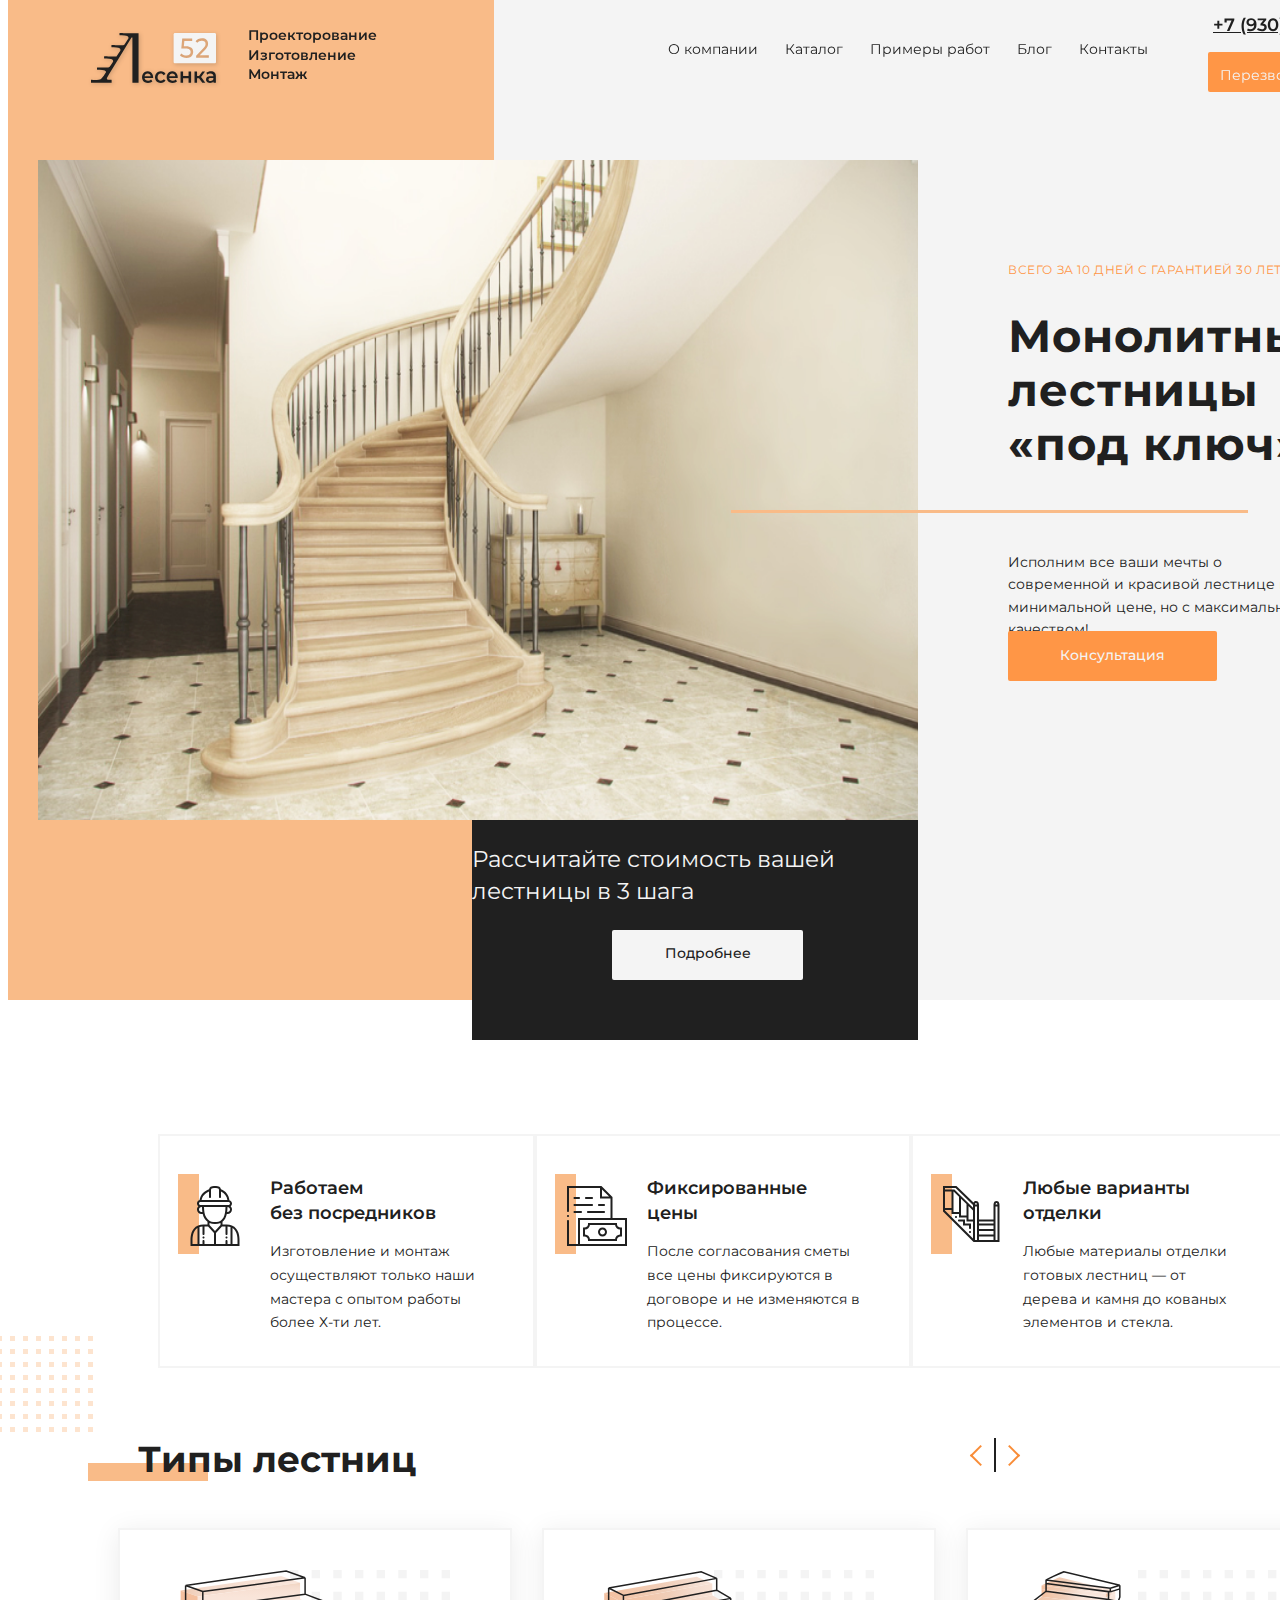
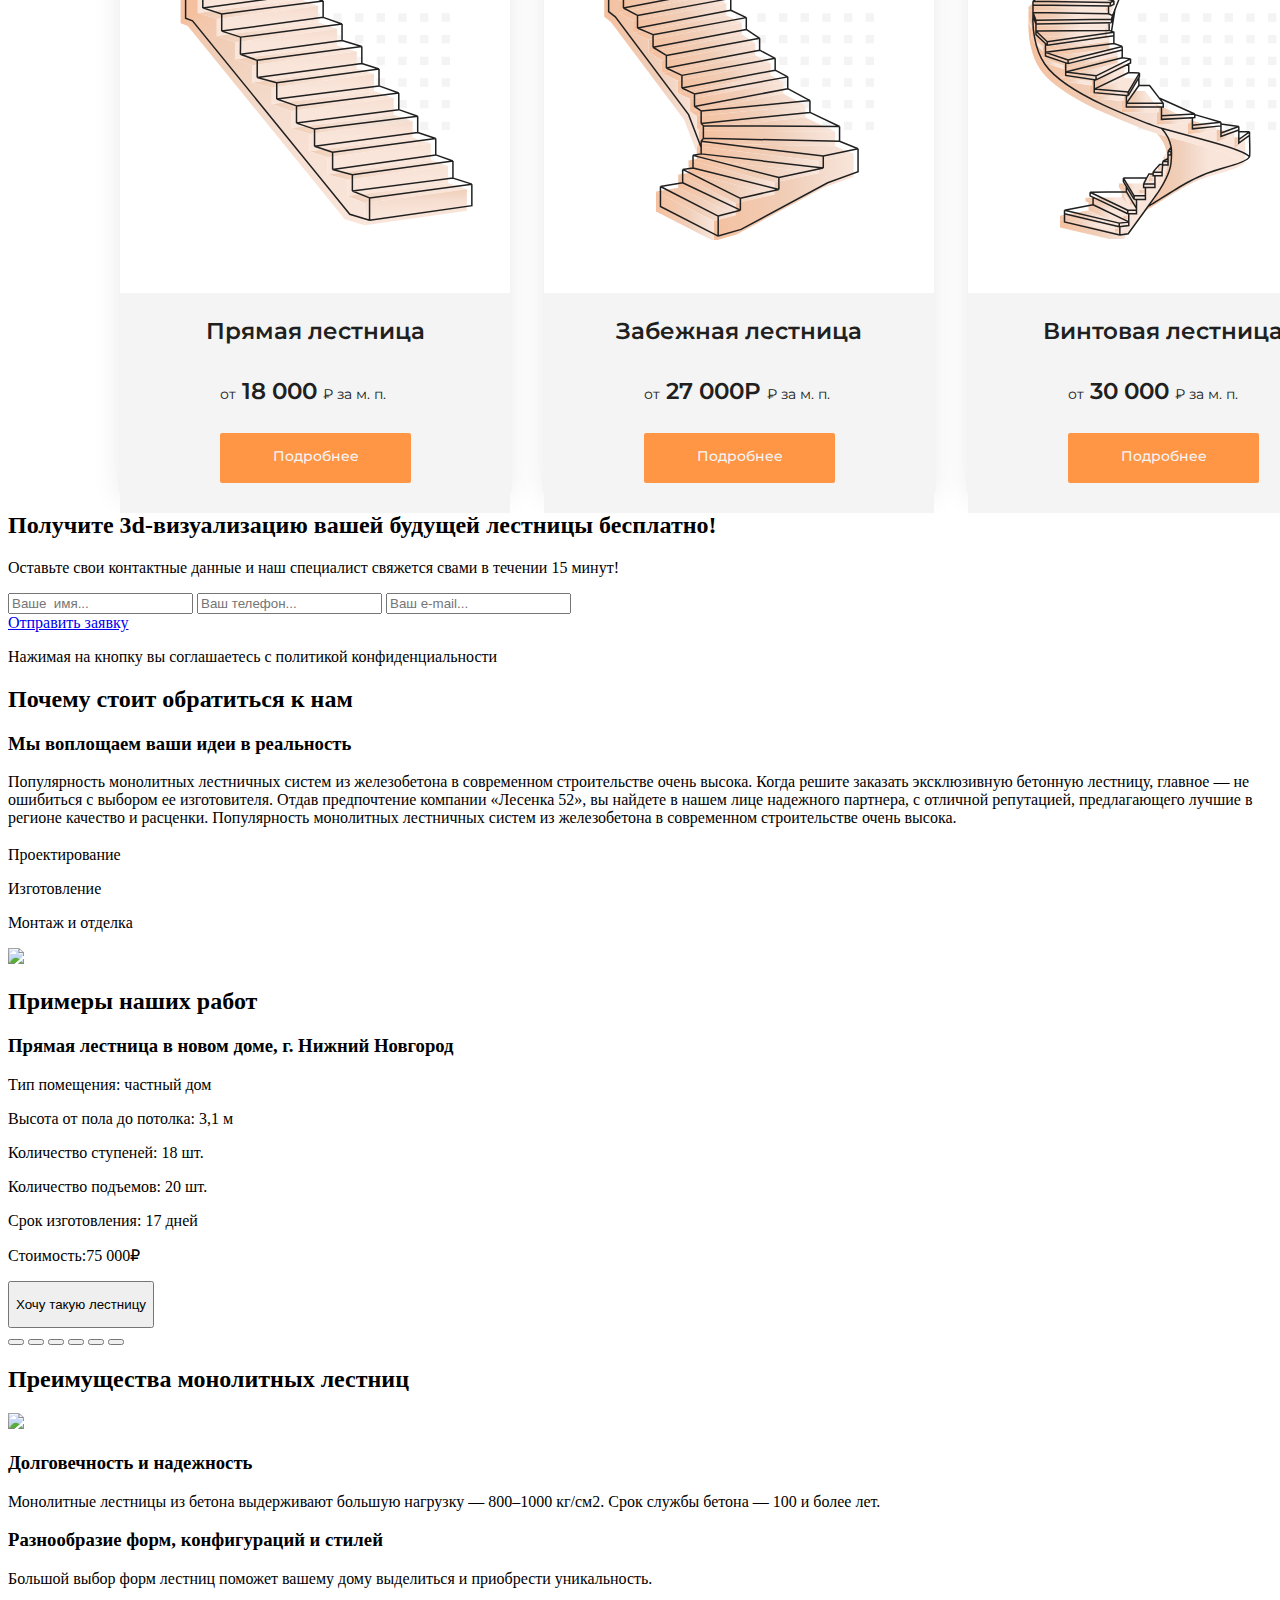
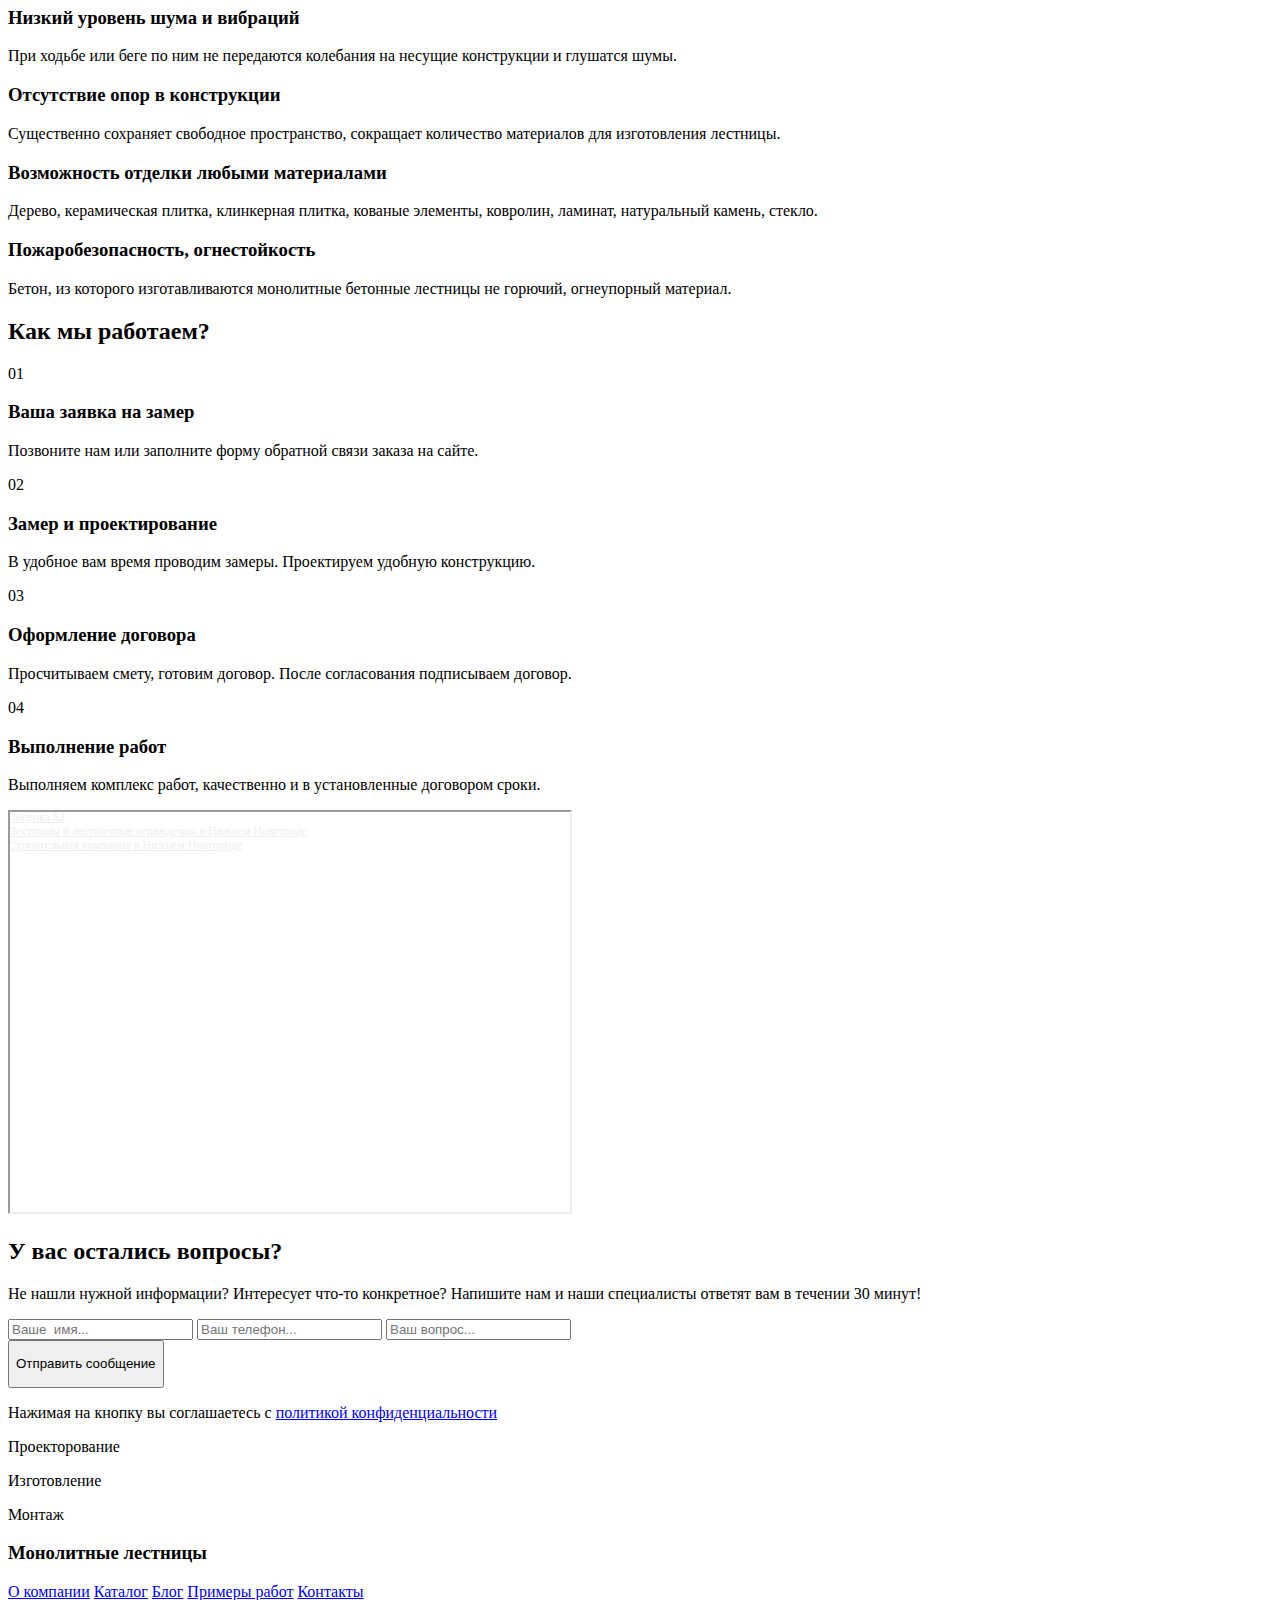
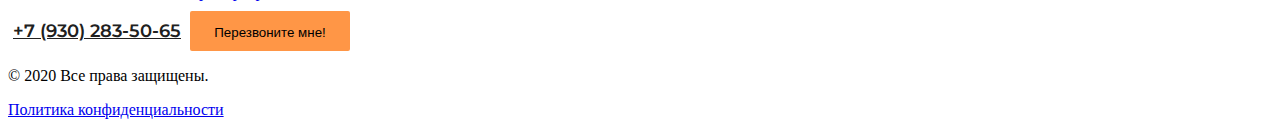
==== commit 97d828c6: "blocks" ====
--- a/index.html
+++ b/index.html
@@ -91,7 +91,7 @@
                 </div>
                 <div class="block__description">
                     <h3  class="block__title">Прямая лестница</h3>
-                    <p class="block__text">от<span class="block__price">18 000</span>₽ за м. п.</p>
+                    <p class="block__text">от<span class="block__price"> 18 000 </span>₽ за м. п.</p>
                     <a class="block__more" href="#"><p class="consultation-text">Подробнее</p></a>
                 </div>
             </div>
@@ -102,7 +102,7 @@
                 </div>
                 <div class="block__description">
                     <h3  class="block__title">Забежная лестница</h3>
-                    <p class="block__text">от<span class="block__price">27 000p</span>₽ за м. п.</p>
+                    <p class="block__text">от<span class="block__price"> 27 000p </span>₽ за м. п.</p>
                     <a class="block__more" href="#"><p class="consultation-text">Подробнее</p></a>
                 </div>
             </div>
@@ -113,7 +113,7 @@
                 </div>
                 <div class="block__description">
                     <h3  class="block__title">Винтовая лестница</h3>
-                    <p class="block__text">от<span class="block__price">30 000</span>₽ за м. п.</p>
+                    <p class="block__text">от<span class="block__price"> 30 000 </span>₽ за м. п.</p>
                     <a class="block__more" href="#"><p class="consultation-text">Подробнее</p></a>
                 </div>
             </div>
--- a/css/style.css
+++ b/css/style.css
@@ -182,6 +182,11 @@
     text-decoration: none;
     padding: 10px;
   }
+  .navigation__link:hover {
+    text-decoration: underline;
+    color: #FF9646;
+    transition: 0.8s;
+  }
   .phone {
     position: absolute;
     display: flex;
@@ -862,7 +867,7 @@
   .block__description {
     position: relative;
     width: 390px;
-    height: 200px;
+    height: 220px;
     background: #F4F4F4;
   }
   .block__title {
@@ -873,6 +878,7 @@
     line-height: 160%;
     text-align: center;
     color: #202020;
+    padding-top: 20px;
   }
   .block__text {
     font-family: "Montserrat";
@@ -881,6 +887,7 @@
     font-size: 14px;
     line-height: 140%;
     color: #202020;
+    padding-left: 100px;
   }
   .block__price {
     font-family: "Montserrat";
@@ -896,9 +903,14 @@
     position: absolute;
     width: 191px;
     height: 50px;
+    bottom: 30px;
+    left: 100px;
     background: #FF9646;
     border-radius: 2px;
     text-decoration: none;
+  }
+  .block__more:hover {
+    background: #202020;
   }
 }
 @media (min-width: 1200px) {
@@ -907,12 +919,16 @@
     width: 100%;
     display: flex;
     flex-direction: row;
+    margin: 80px 0px 0px 80px;
   }
   .types__ladders {
     display: flex;
     flex-direction: row;
   }
   .types__title {
+    position: absolute;
+    left: 50px;
+    top: -40px;
     font-family: "Montserrat";
     font-style: normal;
     font-weight: 700;
@@ -926,11 +942,15 @@
     width: 120px;
     height: 18px;
     background: #F9BB88;
+    left: 0px;
+    top: 15px;
   }
   .prew {
     position: absolute;
     width: 15px;
     height: 15px;
+    top: 0px;
+    right: 380px;
     border-top: 2px solid #F98C37;
     border-right: 2px solid #F98C37;
     border-left: none;
@@ -940,6 +960,8 @@
   }
   .button__line {
     position: absolute;
+    top: 6px;
+    right: 356px;
     width: 34px;
     height: 2px;
     background: #202020;
@@ -947,6 +969,8 @@
   }
   .next {
     position: absolute;
+    top: 0px;
+    right: 351px;
     width: 15px;
     height: 15px;
     border-top: 2px solid #F98C37;
@@ -958,12 +982,12 @@
   }
   .ladders__block {
     position: relative;
+    margin: 80px 0px 0px 30px;
     width: 390px;
-    height: 540px;
+    height: 560px;
     background: #FFFFFF;
     border: 2px solid #F4F4F4;
     box-shadow: 0px 4px 26px rgba(0, 0, 0, 0.08);
-    margin-right: 30px;
   }
   .ladders__image {
     width: 390px;
@@ -1010,7 +1034,7 @@
   .block__description {
     position: relative;
     width: 390px;
-    height: 200px;
+    height: 220px;
     background: #F4F4F4;
   }
   .block__title {
@@ -1021,6 +1045,7 @@
     line-height: 160%;
     text-align: center;
     color: #202020;
+    padding-top: 20px;
   }
   .block__text {
     font-family: "Montserrat";
@@ -1029,6 +1054,7 @@
     font-size: 14px;
     line-height: 140%;
     color: #202020;
+    padding-left: 100px;
   }
   .block__price {
     font-family: "Montserrat";
@@ -1044,9 +1070,14 @@
     position: absolute;
     width: 191px;
     height: 50px;
+    bottom: 30px;
+    left: 100px;
     background: #FF9646;
     border-radius: 2px;
     text-decoration: none;
+  }
+  .block__more:hover {
+    background: #202020;
   }
 }
 
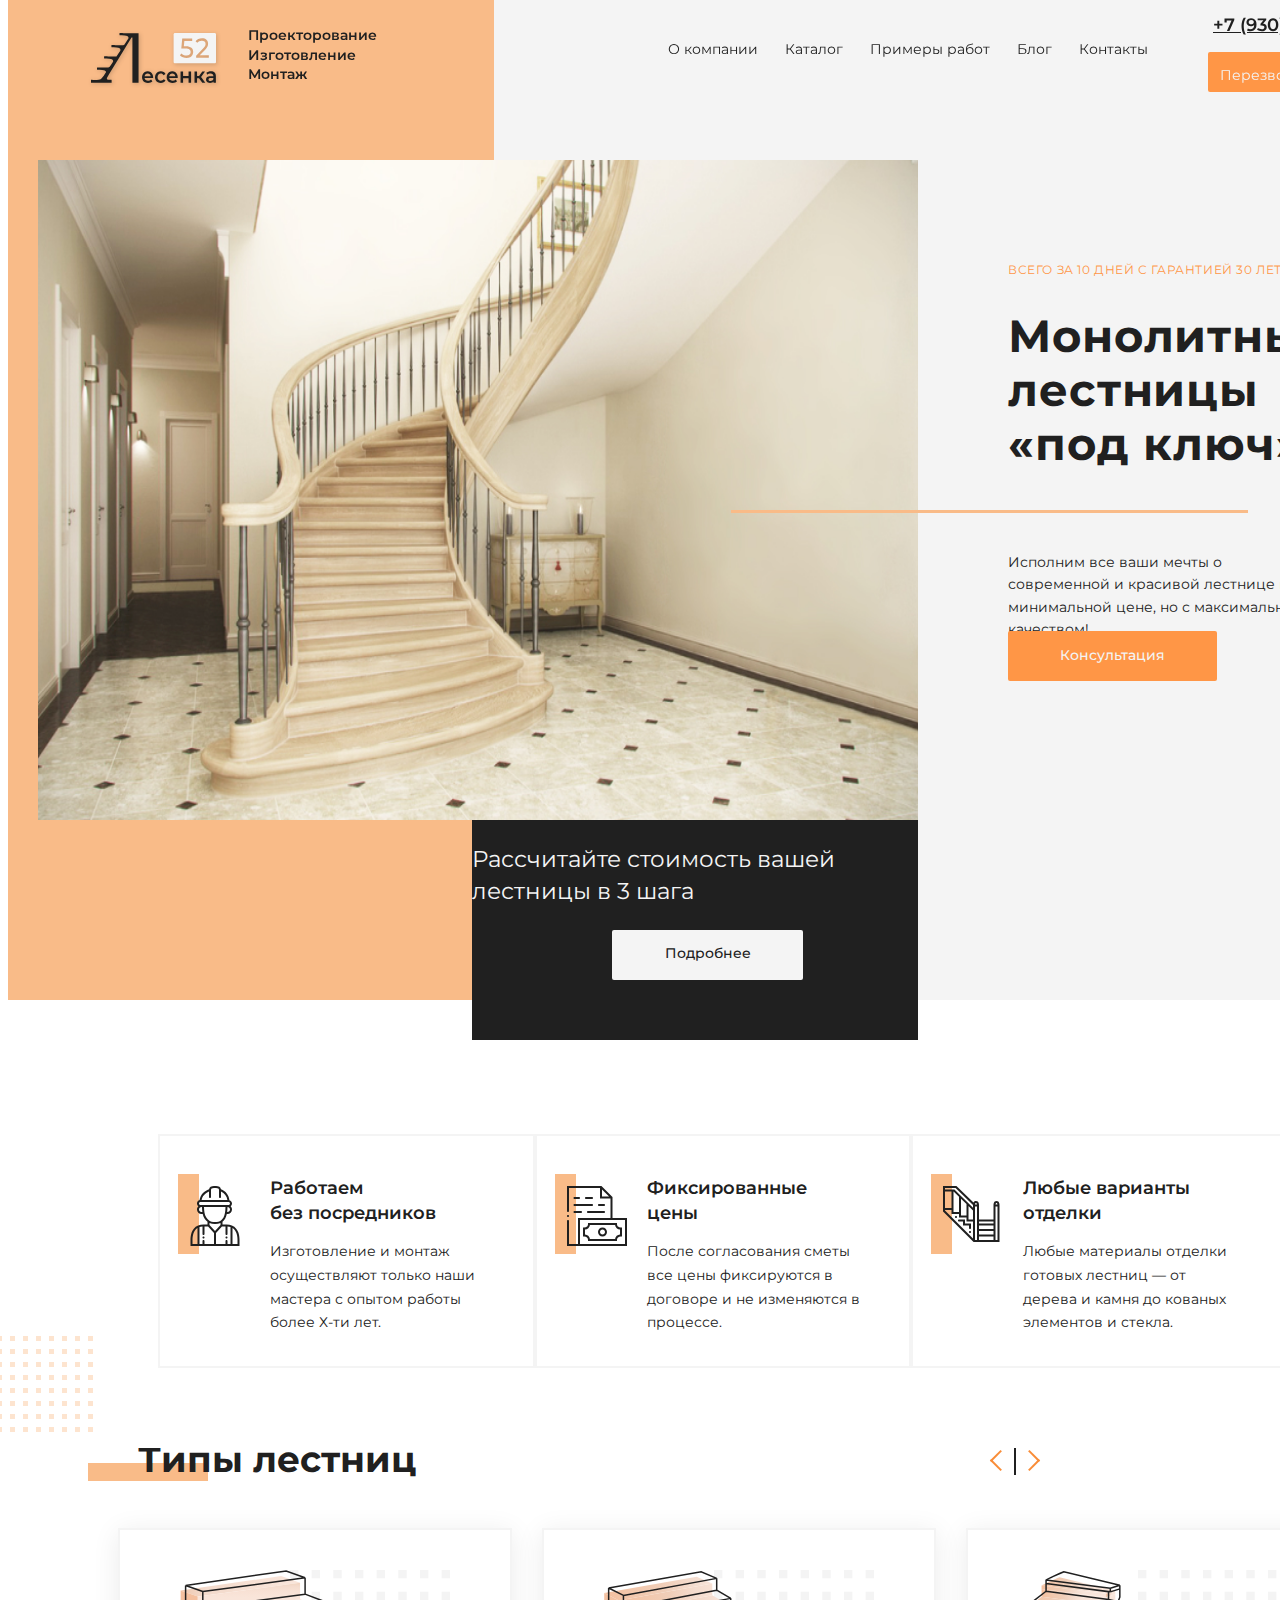
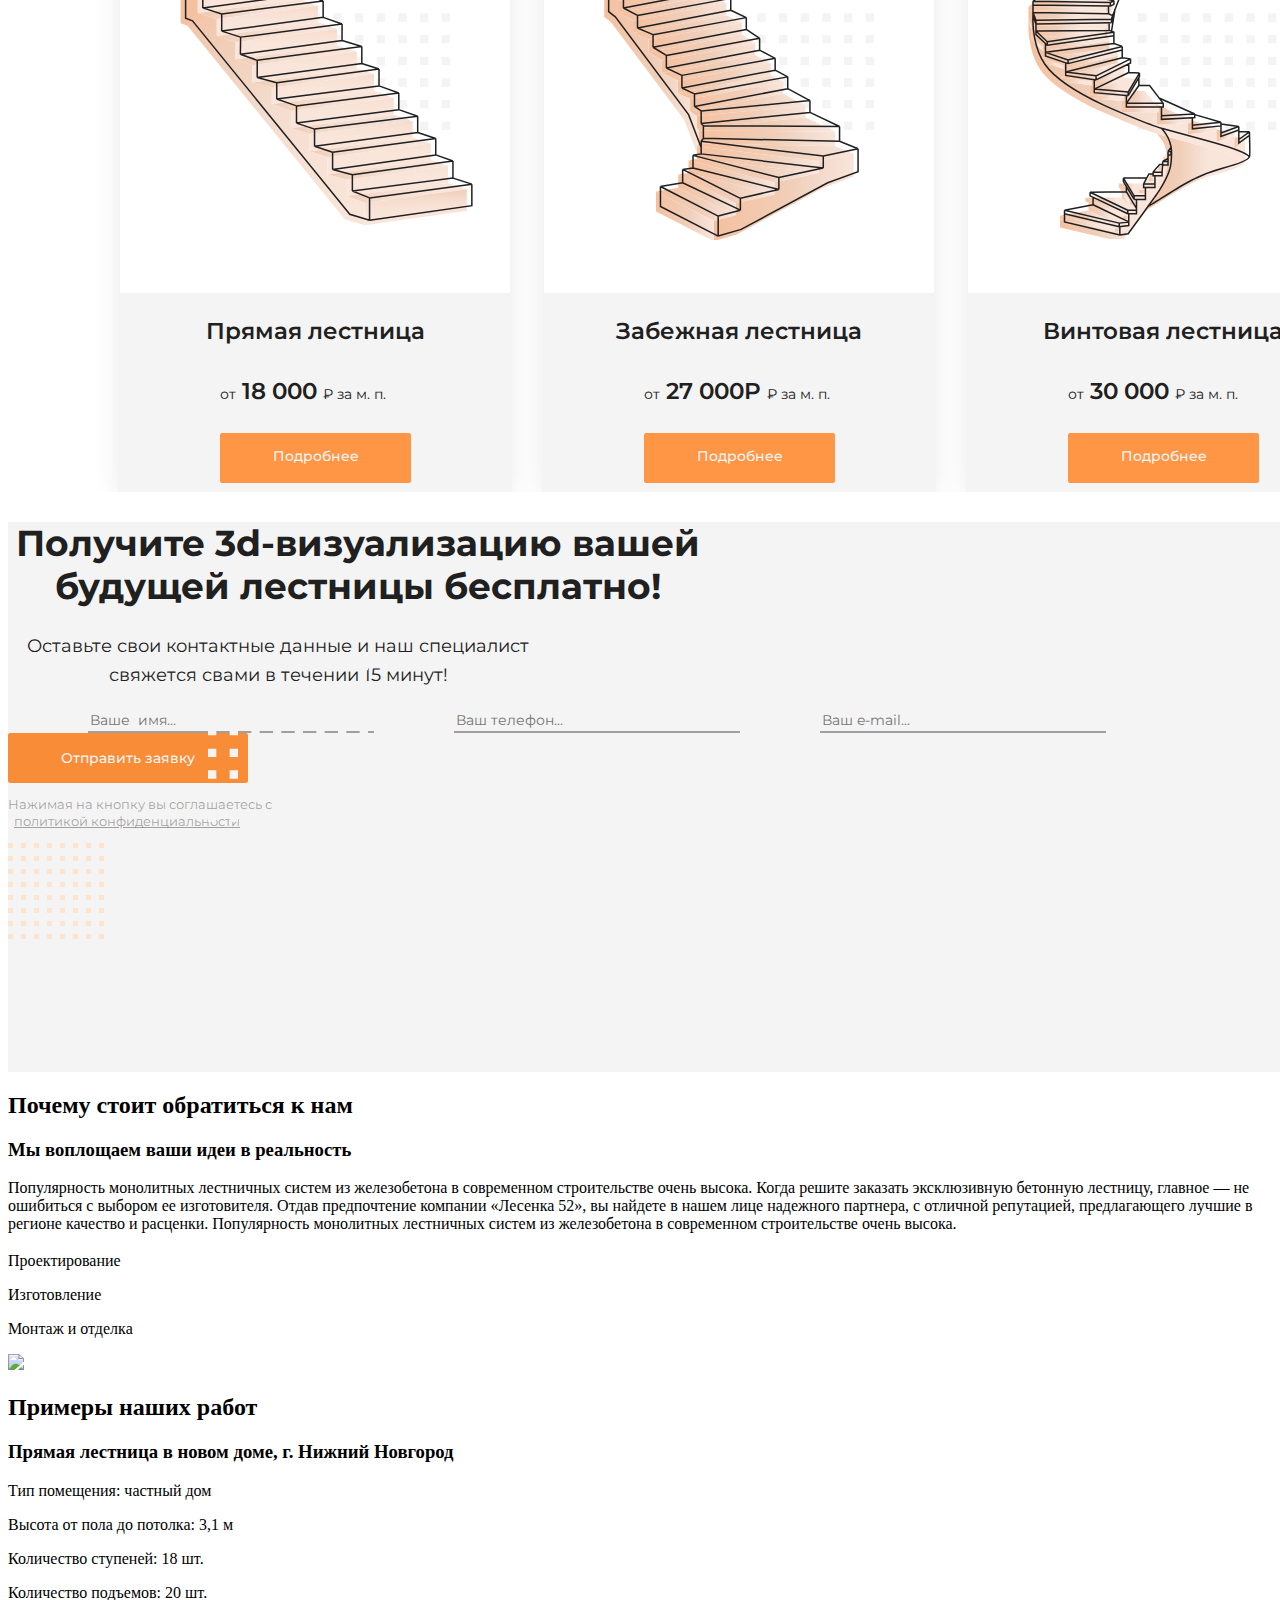
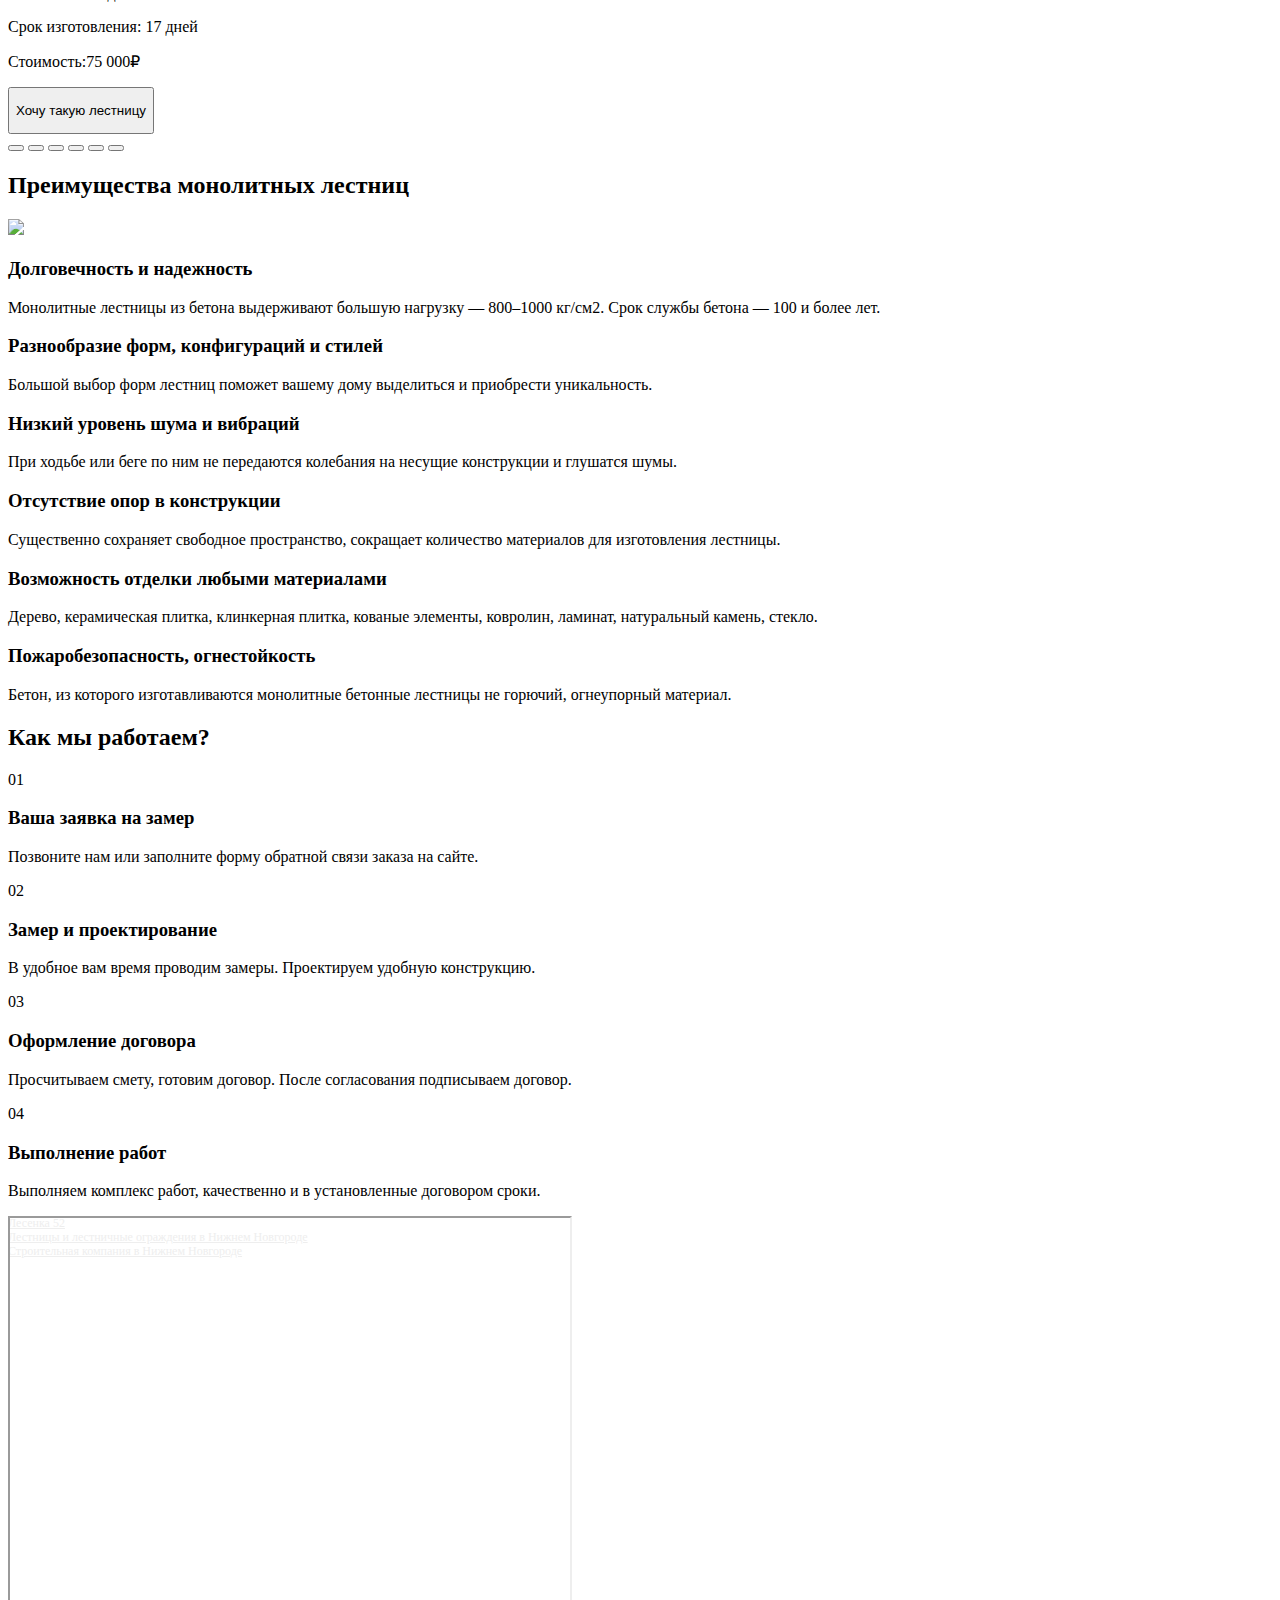
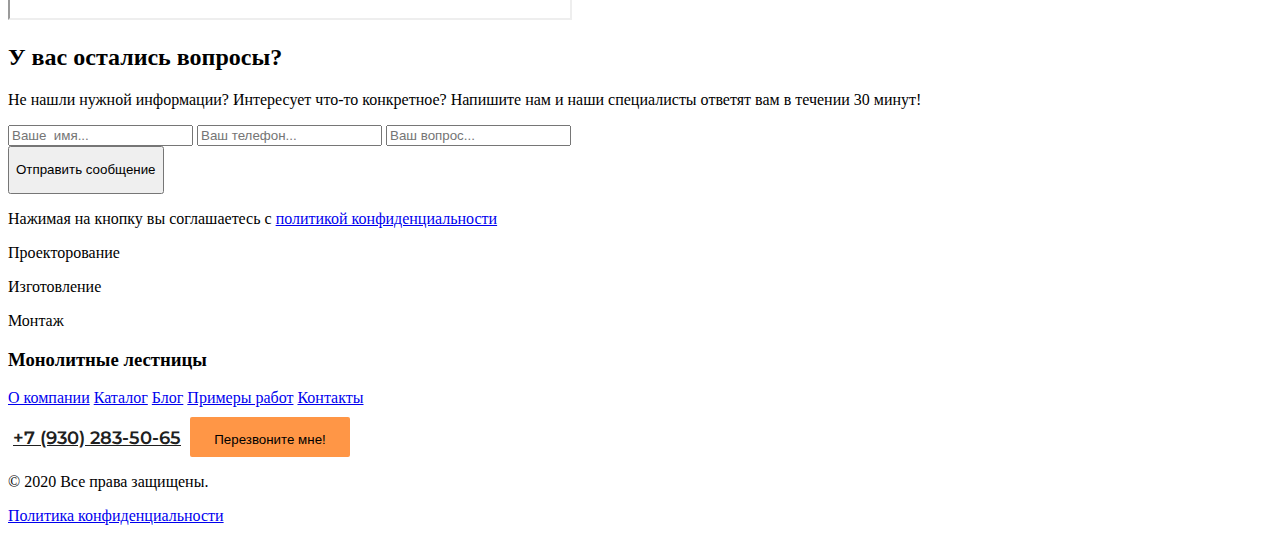
==== commit fc428e70: "new style" ====
--- a/index.html
+++ b/index.html
@@ -80,59 +80,100 @@
             <section class="types__ladders">
                 <h2 class="types__title">Типы лестниц</h2>
                 <span class="types__line"></span>
-                <button class="prew" type="button"></button>
+                <button class="prev" type="button"></button>
                 <span class="button__line"></span>
                 <button class="next" type="button"></button>
             </section>
-            <div class="ladders__block">
-                <div class="ladders__image">
-                    <span class="ladders__straight"></span>
-                    <span class="ladders__cube"></span>
-                </div>
-                <div class="block__description">
-                    <h3  class="block__title">Прямая лестница</h3>
-                    <p class="block__text">от<span class="block__price"> 18 000 </span>₽ за м. п.</p>
-                    <a class="block__more" href="#"><p class="consultation-text">Подробнее</p></a>
+            <div class="carousel">
+                <div class="slider-track">
+                    <div class="ladders__block">
+                        <div class="ladders__image">
+                            <span class="ladders__straight"></span>
+                            <span class="ladders__cube"></span>
+                        </div>
+                        <div class="block__description">
+                            <h3  class="block__title">Прямая лестница</h3>
+                            <p class="block__text">от<span class="block__price"> 18 000 </span>₽ за м. п.</p>
+                            <a class="block__more" href="#"><p class="consultation-text">Подробнее</p></a>
+                        </div>
+                    </div>
+                    <div class="ladders__block">
+                        <div class="ladders__image">
+                            <span class="ladders__foreign"></span>
+                            <span class="ladders__cube"></span>
+                        </div>
+                        <div class="block__description">
+                            <h3  class="block__title">Забежная лестница</h3>
+                            <p class="block__text">от<span class="block__price"> 27 000p </span>₽ за м. п.</p>
+                            <a class="block__more" href="#"><p class="consultation-text">Подробнее</p></a>
+                        </div>
+                    </div>
+                    <div class="ladders__block">
+                        <div class="ladders__image">                    
+                            <span class="ladders__screw"></span>
+                            <span class="ladders__cube"></span>
+                        </div>
+                        <div class="block__description">
+                            <h3  class="block__title">Винтовая лестница</h3>
+                            <p class="block__text">от<span class="block__price"> 30 000 </span>₽ за м. п.</p>
+                            <a class="block__more" href="#"><p class="consultation-text">Подробнее</p></a>
+                        </div>
+                    </div>
+                    <div class="ladders__block">
+                        <div class="ladders__image">
+                            <span class="ladders__straight"></span>
+                            <span class="ladders__cube"></span>
+                        </div>
+                        <div class="block__description">
+                            <h3  class="block__title">Прямая лестница</h3>
+                            <p class="block__text">от<span class="block__price"> 18 000 </span>₽ за м. п.</p>
+                            <a class="block__more" href="#"><p class="consultation-text">Подробнее</p></a>
+                        </div>
+                    </div>
+                    <div class="ladders__block">
+                        <div class="ladders__image">
+                            <span class="ladders__foreign"></span>
+                            <span class="ladders__cube"></span>
+                        </div>
+                        <div class="block__description">
+                            <h3  class="block__title">Забежная лестница</h3>
+                            <p class="block__text">от<span class="block__price"> 27 000p </span>₽ за м. п.</p>
+                            <a class="block__more" href="#"><p class="consultation-text">Подробнее</p></a>
+                        </div>
+                    </div>
+                    <div class="ladders__block">
+                        <div class="ladders__image">                    
+                            <span class="ladders__screw"></span>
+                            <span class="ladders__cube"></span>
+                        </div>
+                        <div class="block__description">
+                            <h3  class="block__title">Винтовая лестница</h3>
+                            <p class="block__text">от<span class="block__price"> 30 000 </span>₽ за м. п.</p>
+                            <a class="block__more" href="#"><p class="consultation-text">Подробнее</p></a>
+                        </div>
+                    </div>
                 </div>
             </div>
-            <div class="ladders__block">
-                <div class="ladders__image">
-                    <span class="ladders__foreign"></span>
-                    <span class="ladders__cube"></span>
-                </div>
-                <div class="block__description">
-                    <h3  class="block__title">Забежная лестница</h3>
-                    <p class="block__text">от<span class="block__price"> 27 000p </span>₽ за м. п.</p>
-                    <a class="block__more" href="#"><p class="consultation-text">Подробнее</p></a>
-                </div>
-            </div>
-            <div class="ladders__block">
-                <div class="ladders__image">                    
-                    <span class="ladders__screw"></span>
-                    <span class="ladders__cube"></span>
-                </div>
-                <div class="block__description">
-                    <h3  class="block__title">Винтовая лестница</h3>
-                    <p class="block__text">от<span class="block__price"> 30 000 </span>₽ за м. п.</p>
-                    <a class="block__more" href="#"><p class="consultation-text">Подробнее</p></a>
-                </div>
-            </div>
-        </div>
-        <div>
-            <h2>Получите 3d-визуализацию вашей будущей лестницы бесплатно!</h3>
-                <p>Оставьте свои контактные данные и наш специалист свяжется свами в течении 15 минут!</p>
-                    <form>
-                        <input class="" placeholder="Ваше  имя..." type="text">
-                        <input class="" placeholder="Ваш телефон..." type="text">
-                        <input class="" placeholder="Ваш e-mail..." type="text">
+        </div>
+        <div class="visualization">
+            <h2 class="visualization__title">Получите 3d-визуализацию вашей будущей лестницы бесплатно!</h3>
+                <p class="visualization__text">Оставьте свои контактные данные и наш специалист свяжется свами в течении 15 минут!</p>
+                    <form class="visualization__form">
+                        <input class="visualization__input" placeholder="Ваше  имя..." type="text">
+                        <input class="visualization__input" placeholder="Ваш телефон..." type="text">
+                        <input class="visualization__input" placeholder="Ваш e-mail..." type="text">
                     </form>
-                <a href="#">Отправить заявку</a> 
-                <p>Нажимая на кнопку вы соглашаетесь с политикой конфиденциальности </p>
-        </div>
-        <div>
-            <section>
-                <h2>Почему стоит обратиться к нам</h2>
-                <h3>Мы воплощаем ваши идеи в реальность</h3>
+                <button class="visualization__button" type="button"><p class="consultation-text">Отправить заявку</p></button> 
+                <p class="visualization__confirmation">Нажимая на кнопку вы соглашаетесь с 
+                    <button class="confidentiality" type="button">политикой конфиденциальности</button>
+                </p>
+                <span class="visualization__cube"></span>
+                <span class="visualization__cube-second"></span>
+        </div>
+        <div class="">
+            <section class="">
+                <h2 class="">Почему стоит обратиться к нам</h2>
+                <h3 class="">Мы воплощаем ваши идеи в реальность</h3>
                 <p class="">Популярность монолитных лестничных систем 
                     из железобетона в современном строительстве очень высока. Когда решите заказать эксклюзивную бетонную лестницу,
                     главное — не ошибиться с выбором ее изготовителя. Отдав предпочтение компании «Лесенка 52»,
--- a/css/style.css
+++ b/css/style.css
@@ -790,9 +790,17 @@
   }
 }
 @media (max-width: 767px) {
+  .slider-container {
+    display: flex;
+  }
+  .slider-track {
+    display: flex;
+    flex-direction: row;
+  }
   .types {
     position: relative;
-    width: 100%;
+    width: 390px;
+    overflow: hidden;
   }
   .types__ladders {
     display: flex;
@@ -822,6 +830,15 @@
     border: 2px solid #F4F4F4;
     box-shadow: 0px 4px 26px rgba(0, 0, 0, 0.08);
   }
+  .prew {
+    display: none;
+  }
+  .next {
+    display: none;
+  }
+  .button__line {
+    display: none;
+  }
   .ladders__image {
     width: 390px;
     height: 340px;
@@ -914,12 +931,21 @@
   }
 }
 @media (min-width: 1200px) {
+  .slider-container {
+    display: flex;
+  }
+  .slider-track {
+    display: flex;
+    flex-direction: row;
+  }
   .types {
     position: relative;
     width: 100%;
     display: flex;
     flex-direction: row;
+    width: 1300px;
     margin: 80px 0px 0px 80px;
+    overflow: hidden;
   }
   .types__ladders {
     display: flex;
@@ -945,11 +971,20 @@
     left: 0px;
     top: 15px;
   }
-  .prew {
+  /* .prev {
+       width: 15px;
+       height: 15px;
+   }
+
+   .next {
+       width: 15px;
+       height: 15px;
+   }*/
+  .prev {
     position: absolute;
     width: 15px;
     height: 15px;
-    top: 0px;
+    top: 5px;
     right: 380px;
     border-top: 2px solid #F98C37;
     border-right: 2px solid #F98C37;
@@ -960,7 +995,7 @@
   }
   .button__line {
     position: absolute;
-    top: 6px;
+    top: 9px;
     right: 356px;
     width: 34px;
     height: 2px;
@@ -969,7 +1004,7 @@
   }
   .next {
     position: absolute;
-    top: 0px;
+    top: 5px;
     right: 351px;
     width: 15px;
     height: 15px;
@@ -983,7 +1018,7 @@
   .ladders__block {
     position: relative;
     margin: 80px 0px 0px 30px;
-    width: 390px;
+    min-width: 390px;
     height: 560px;
     background: #FFFFFF;
     border: 2px solid #F4F4F4;
@@ -1080,5 +1115,180 @@
     background: #202020;
   }
 }
+@media (max-width: 767px) {
+  .visualization {
+    position: relative;
+    background: #F4F4F4;
+  }
+  .visualization__title {
+    font-family: "Montserrat";
+    font-style: normal;
+    font-weight: 700;
+    font-size: 23px;
+    line-height: 120%;
+    text-align: center;
+    color: #202020;
+  }
+  .visualization__text {
+    font-family: "Montserrat";
+    font-style: normal;
+    font-weight: 400;
+    font-size: 14px;
+    line-height: 160%;
+    text-align: center;
+    color: #202020;
+  }
+  .visualization__form {
+    display: flex;
+    flex-direction: column;
+  }
+  .visualization__input {
+    font-family: "Montserrat";
+    font-style: normal;
+    font-weight: 400;
+    font-size: 14px;
+    line-height: 140%;
+    margin: 15px 0px 15px 30px;
+    color: #202020;
+    width: 282px;
+    background: #F4F4F4;
+    border: none;
+    border-bottom: solid 2px rgba(32, 32, 32, 0.4);
+  }
+  .visualization__button {
+    width: 240px;
+    height: 50px;
+    background: #F98C37;
+    border-radius: 2px;
+    border: none;
+  }
+  .visualization__button:hover {
+    background: #202020;
+  }
+  .visualization__confirmation {
+    font-family: "Montserrat";
+    font-style: normal;
+    font-weight: 400;
+    font-size: 13px;
+    line-height: 16px;
+    color: rgba(32, 32, 32, 0.4);
+  }
+  .confidentiality {
+    background: #F4F4F4;
+    color: rgba(32, 32, 32, 0.4);
+    border: none;
+    text-decoration: underline;
+    font-family: "Montserrat";
+    font-style: normal;
+    font-weight: 400;
+    font-size: 13px;
+    line-height: 16px;
+  }
+  .confidentiality:hover {
+    color: #F98C37;
+  }
+  .visualization__cube {
+    display: none;
+  }
+  .visualization__cube-second {
+    display: none;
+  }
+}
+@media (min-width: 1200px) {
+  .visualization {
+    position: relative;
+    background: #F4F4F4;
+    height: 550px;
+  }
+  .visualization__title {
+    width: 700px;
+    height: 80px;
+    font-family: "Montserrat";
+    font-style: normal;
+    font-weight: 700;
+    font-size: 36px;
+    line-height: 120%;
+    text-align: center;
+    color: #202020;
+  }
+  .visualization__text {
+    width: 540px;
+    height: 60px;
+    font-family: "Montserrat";
+    font-style: normal;
+    font-weight: 400;
+    font-size: 18px;
+    line-height: 160%;
+    text-align: center;
+    color: #202020;
+  }
+  .visualization__form {
+    display: flex;
+    flex-direction: row;
+  }
+  .visualization__input {
+    margin-left: 80px;
+    width: 282px;
+    font-family: "Montserrat";
+    font-style: normal;
+    font-weight: 400;
+    font-size: 14px;
+    line-height: 140%;
+    color: #202020;
+    border: none;
+    background: #F4F4F4;
+    border-bottom: solid 2px rgba(32, 32, 32, 0.4);
+  }
+  .visualization__button {
+    width: 240px;
+    height: 50px;
+    background: #F98C37;
+    border: none;
+    border-radius: 2px;
+  }
+  .visualization__button:hover {
+    background: #202020;
+  }
+  .visualization__confirmation {
+    width: 280px;
+    font-family: "Montserrat";
+    font-style: normal;
+    font-weight: 400;
+    font-size: 13px;
+    line-height: 16px;
+    color: rgba(32, 32, 32, 0.4);
+  }
+  .confidentiality {
+    background: #F4F4F4;
+    color: rgba(32, 32, 32, 0.4);
+    border: none;
+    text-decoration: underline;
+    font-family: "Montserrat";
+    font-style: normal;
+    font-weight: 400;
+    font-size: 13px;
+    line-height: 16px;
+  }
+  .confidentiality:hover {
+    color: #F98C37;
+  }
+  .visualization__cube {
+    position: absolute;
+    top: 140px;
+    left: 200px;
+    background-image: url(../img/cube-big-white.svg);
+    width: 160px;
+    height: 160px;
+    background-repeat: no-repeat;
+    z-index: 555;
+  }
+  .visualization__cube-second {
+    position: absolute;
+    background-image: url(../img/cubes-orange-mini.svg);
+    width: 96px;
+    height: 96px;
+    background-repeat: no-repeat;
+  }
+}
 
 /*# sourceMappingURL=style.css.map */
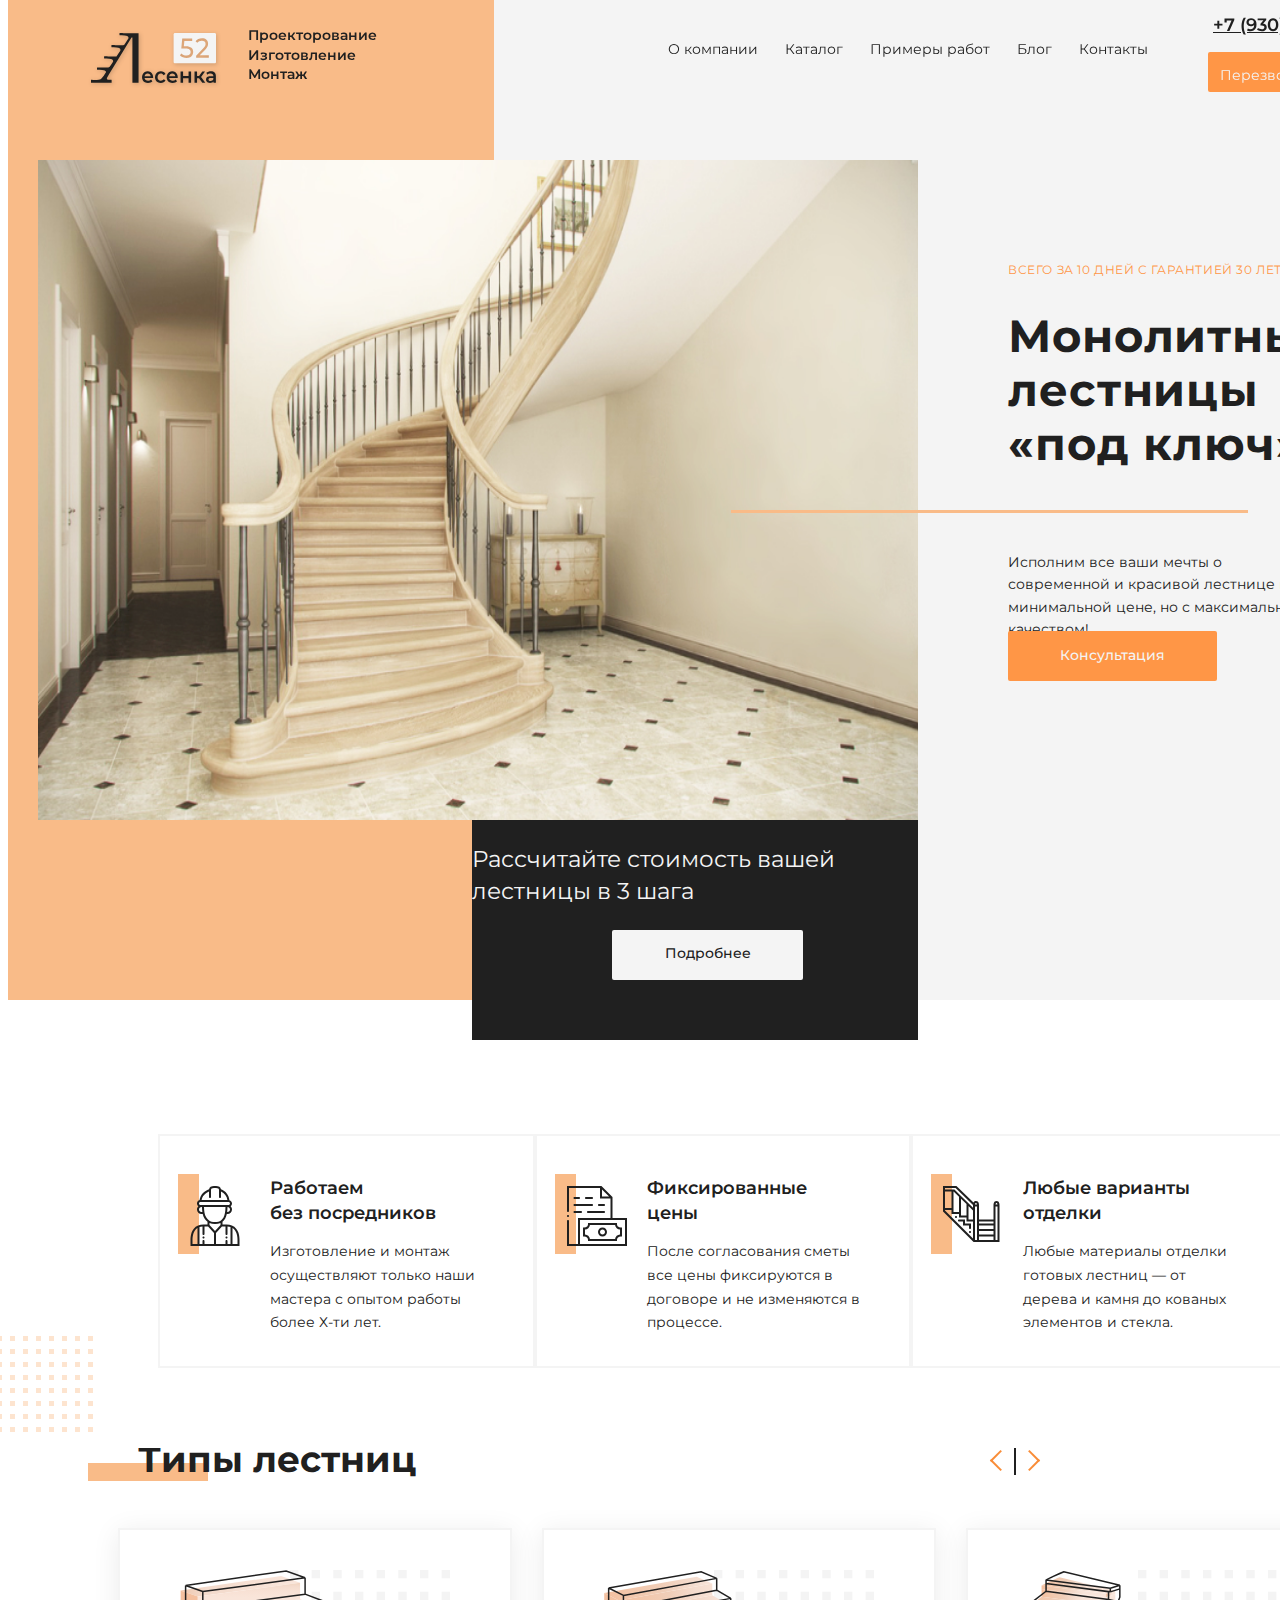
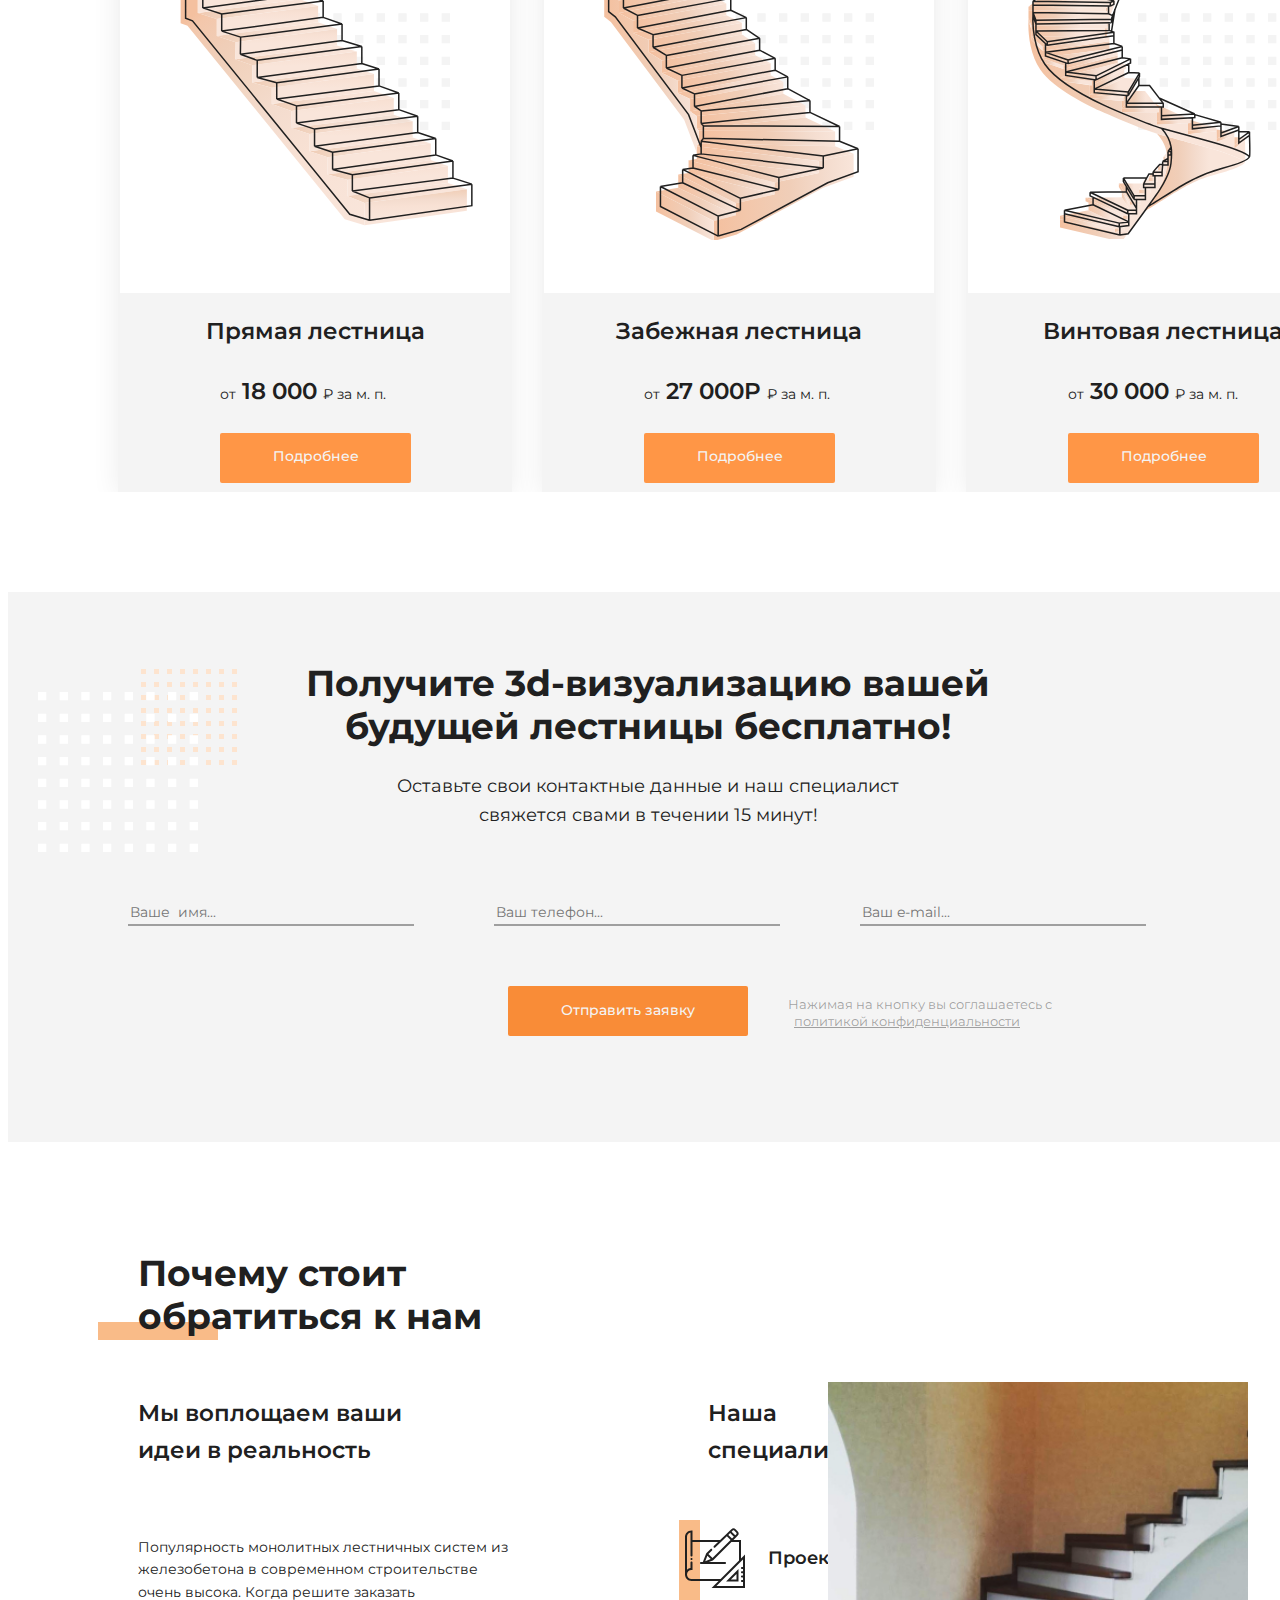
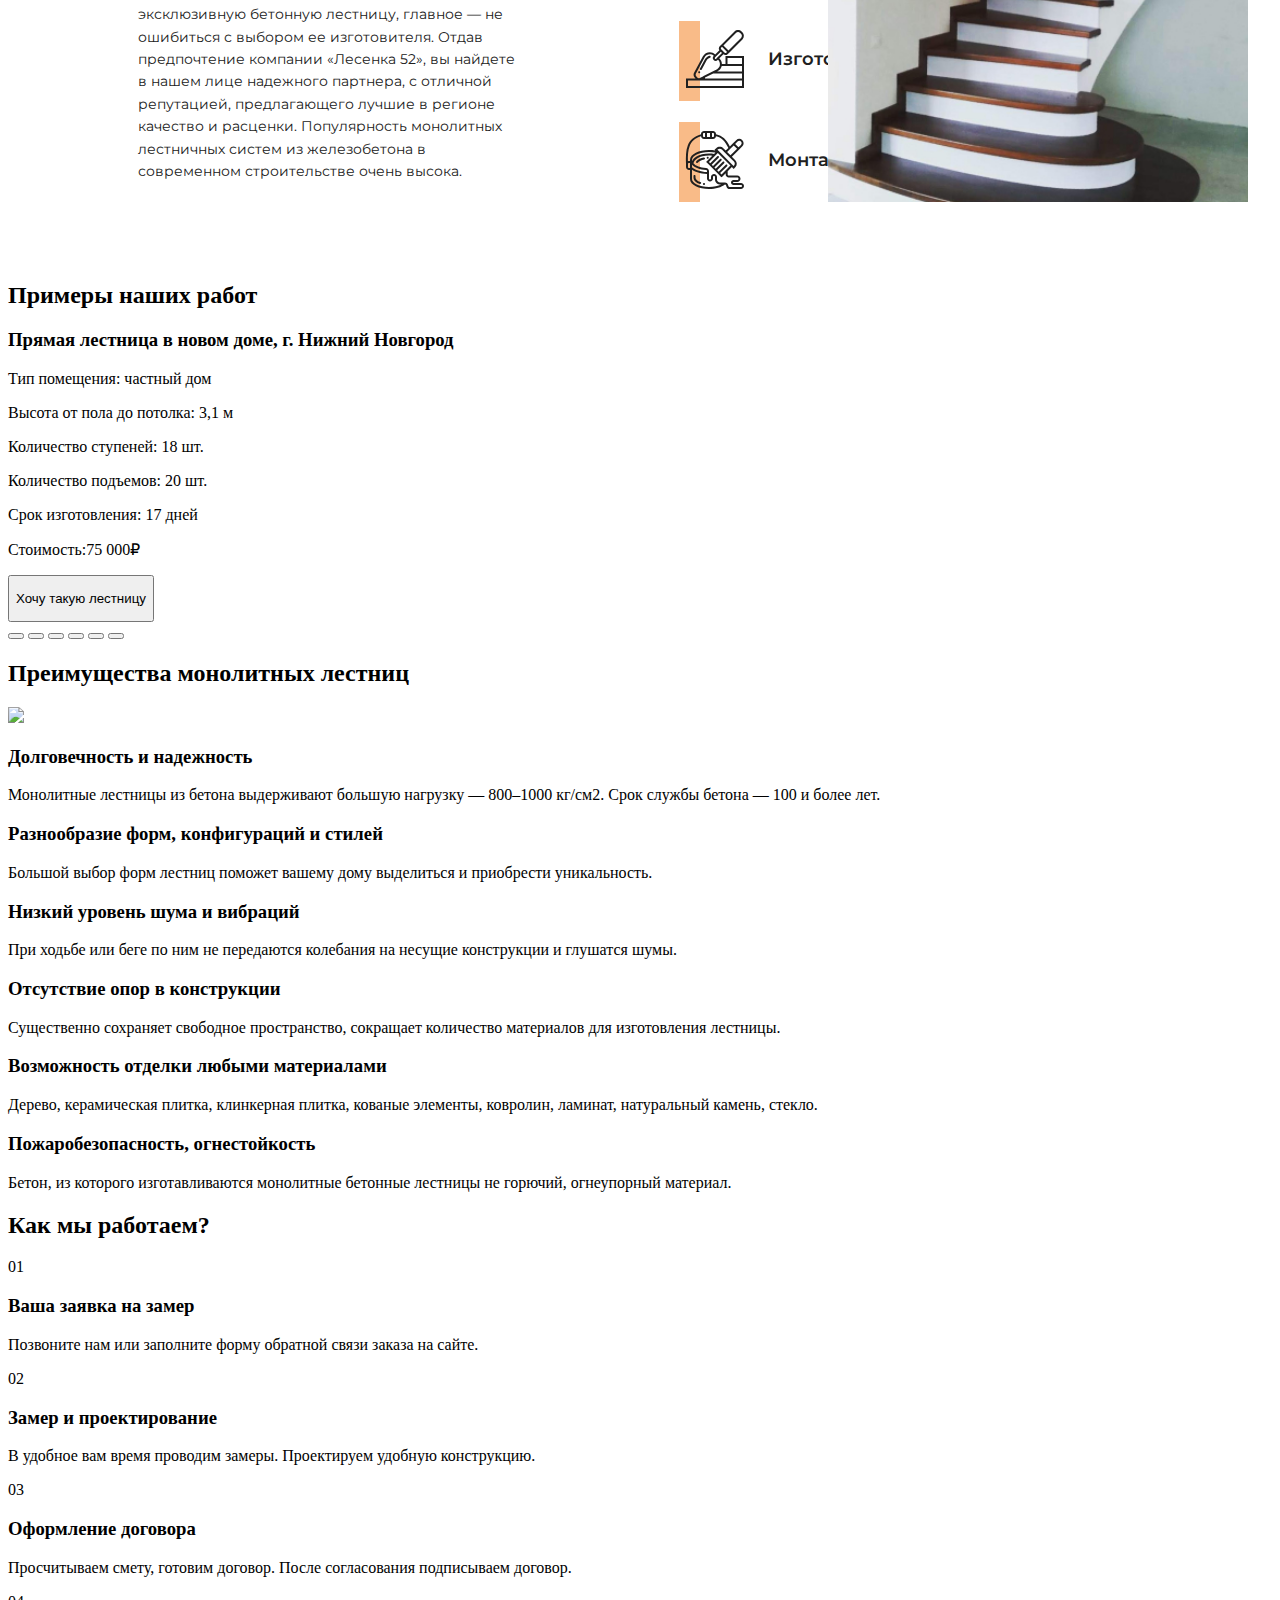
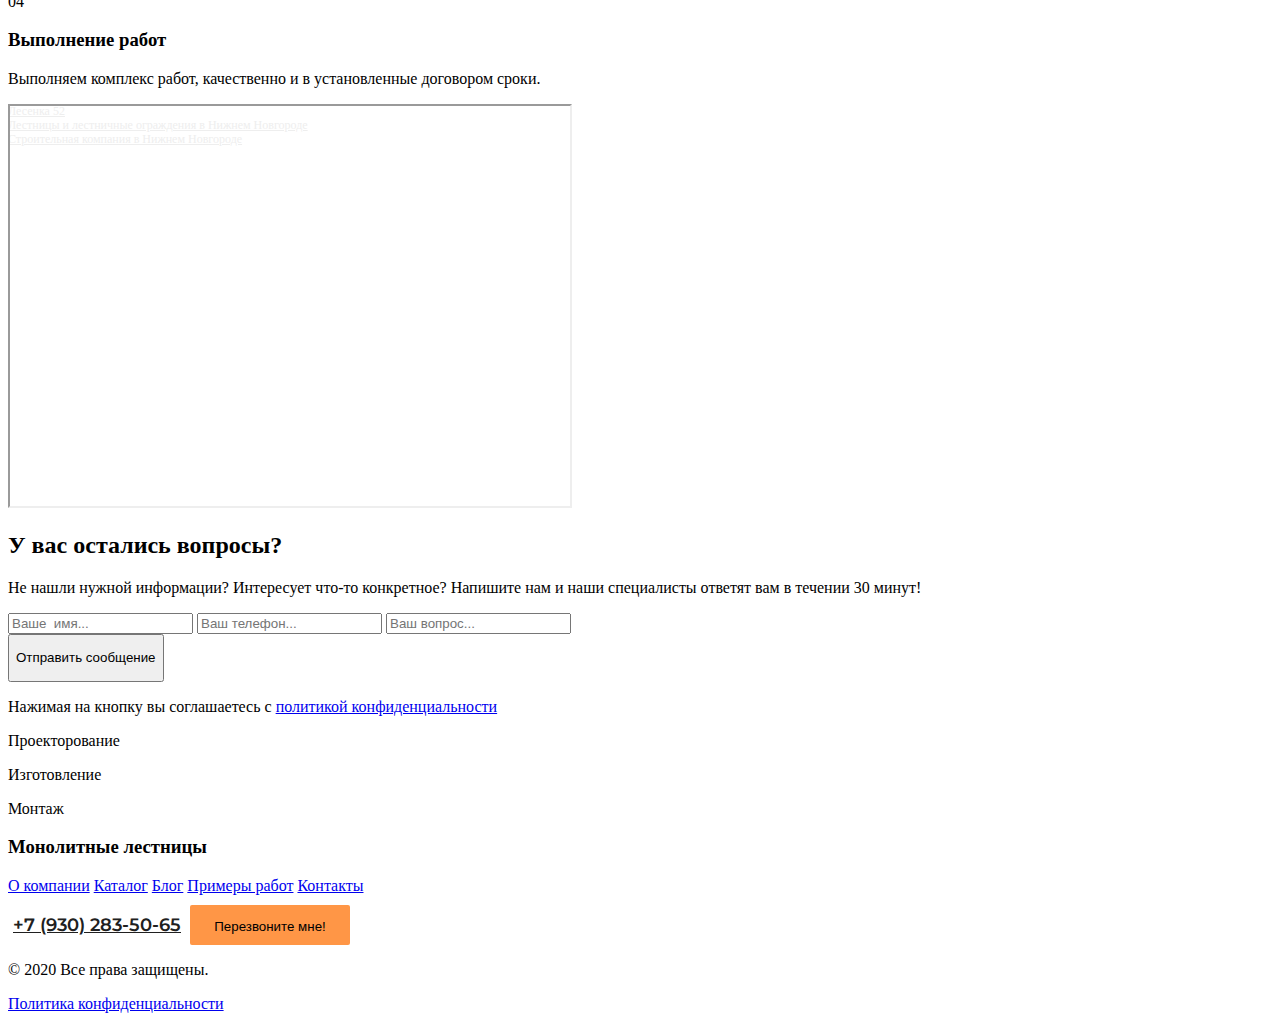
==== commit a62d05f1: "appeal" ====
--- a/index.html
+++ b/index.html
@@ -170,23 +170,37 @@
                 <span class="visualization__cube"></span>
                 <span class="visualization__cube-second"></span>
         </div>
-        <div class="">
-            <section class="">
-                <h2 class="">Почему стоит обратиться к нам</h2>
-                <h3 class="">Мы воплощаем ваши идеи в реальность</h3>
-                <p class="">Популярность монолитных лестничных систем 
+        <div class="appeal">
+            <section class="appeal__block">
+                <h2 class="appeal__title">Почему стоит обратиться к нам<span class="appeal__decoration"></span></h2>
+                <h3 class="appeal__idea">Мы воплощаем ваши идеи в реальность</h3>
+                <p class="appeal__text">Популярность монолитных лестничных систем 
                     из железобетона в современном строительстве очень высока. Когда решите заказать эксклюзивную бетонную лестницу,
                     главное — не ошибиться с выбором ее изготовителя. Отдав предпочтение компании «Лесенка 52»,
                     вы найдете в нашем лице надежного партнера, с отличной репутацией, предлагающего лучшие в регионе качество и расценки.
                     Популярность монолитных лестничных систем из железобетона в современном строительстве очень высока. </p>
             </section>
-            <section>
-                <h3></h3>
-                <p>Проектирование</p>
-                <p>Изготовление</p>
-                <p>Монтаж и отделка</p>
-            </section>
-            <img src="#">
+            <section class="specialization">
+                <h3 class="specialization__title">Наша специализация:</h3>
+                <ul class="specialization__block">
+                    <li class="specialization__list">
+                        <span class="img__design"></span>
+                        <span class="orange"></span>
+                        <p class="specialization__text">Проектирование</p>
+                    </li>
+                    <li class="specialization__list">
+                        <span class="img__manufacturing"></span>
+                        <span class="orange"></span>
+                        <p class="specialization__text">Изготовление</p>
+                    </li>
+                    <li class="specialization__list">
+                        <span class="img__installation"></span>
+                        <span class="orange"></span>
+                        <p class="specialization__text">Монтаж и отделка</p>
+                    </li>
+                </ul>
+            </section>
+            <img class="appeal__img" src="./img/appeal_img.jpg">
         </div>
         <div>
             <section>
--- a/css/style.css
+++ b/css/style.css
@@ -204,6 +204,9 @@
     text-transform: uppercase;
     color: #202020;
     padding: 5px;
+  }
+  .phone__number:hover {
+    color: #FF9646;
   }
   .phone__button {
     margin-top: 10px;
@@ -1161,6 +1164,7 @@
     background: #F98C37;
     border-radius: 2px;
     border: none;
+    margin: 10px 0px 0px 70px;
   }
   .visualization__button:hover {
     background: #202020;
@@ -1168,6 +1172,7 @@
   .visualization__confirmation {
     font-family: "Montserrat";
     font-style: normal;
+    padding: 10px 0px 20px 70px;
     font-weight: 400;
     font-size: 13px;
     line-height: 16px;
@@ -1197,10 +1202,14 @@
 @media (min-width: 1200px) {
   .visualization {
     position: relative;
+    margin-top: 100px;
     background: #F4F4F4;
     height: 550px;
+    width: auto;
   }
   .visualization__title {
+    padding-top: 70px;
+    margin: 0 auto;
     width: 700px;
     height: 80px;
     font-family: "Montserrat";
@@ -1212,6 +1221,8 @@
     color: #202020;
   }
   .visualization__text {
+    padding-top: 30px;
+    margin: 0 auto;
     width: 540px;
     height: 60px;
     font-family: "Montserrat";
@@ -1223,8 +1234,11 @@
     color: #202020;
   }
   .visualization__form {
+    padding-top: 70px;
+    margin: 0 auto;
     display: flex;
     flex-direction: row;
+    width: 1200px;
   }
   .visualization__input {
     margin-left: 80px;
@@ -1242,6 +1256,7 @@
   .visualization__button {
     width: 240px;
     height: 50px;
+    margin: 60px 0px 10px 500px;
     background: #F98C37;
     border: none;
     border-radius: 2px;
@@ -1251,6 +1266,7 @@
   }
   .visualization__confirmation {
     width: 280px;
+    margin: -50px 0px 10px 780px;
     font-family: "Montserrat";
     font-style: normal;
     font-weight: 400;
@@ -1274,9 +1290,9 @@
   }
   .visualization__cube {
     position: absolute;
-    top: 140px;
-    left: 200px;
-    background-image: url(../img/cube-big-white.svg);
+    top: 100px;
+    left: 30px;
+    background-image: url(../img/big-cube.svg);
     width: 160px;
     height: 160px;
     background-repeat: no-repeat;
@@ -1284,11 +1300,202 @@
   }
   .visualization__cube-second {
     position: absolute;
+    top: 77px;
+    left: 133px;
     background-image: url(../img/cubes-orange-mini.svg);
     width: 96px;
     height: 96px;
     background-repeat: no-repeat;
   }
 }
+@media (max-width: 767px) {
+  .appeal {
+    width: 100%;
+    margin: 0 auto;
+    position: relative;
+  }
+  .appeal__block {
+    display: flex;
+    flex-direction: column;
+  }
+  .appeal__title {
+    position: absolute;
+    left: 40px;
+    width: 280px;
+    height: 70px;
+    color: #202020;
+    font-size: 29px;
+    font-family: Montserrat;
+    font-weight: 700;
+    line-height: 120%;
+  }
+  .appeal__idea {
+    position: absolute;
+    top: 80px;
+    left: 40px;
+    color: #202020;
+    width: 300px;
+    font-size: 23px;
+    font-family: Montserrat;
+    font-weight: 600;
+    line-height: 160%;
+  }
+  .appeal__text {
+    position: absolute;
+    left: 20px;
+    top: 300px;
+    color: #202020;
+    width: 380px;
+    height: 250px;
+    font-size: 12px;
+    font-family: Montserrat;
+    font-style: normal;
+    font-weight: 400;
+    line-height: 160%;
+  }
+}
+@media (min-width: 1200px) {
+  .appeal {
+    position: relative;
+    height: 720px;
+    width: 100%;
+    margin: 0 auto;
+    display: flex;
+    flex-direction: row;
+  }
+  .appeal__block {
+    display: flex;
+    flex-direction: column;
+  }
+  .appeal__title {
+    position: absolute;
+    width: 350px;
+    height: 85px;
+    top: 80px;
+    left: 130px;
+    color: #202020;
+    font-size: 36px;
+    font-family: Montserrat;
+    font-weight: 700;
+    line-height: 120%;
+  }
+  .appeal__decoration {
+    position: absolute;
+    width: 120px;
+    height: 18px;
+    background: #F9BB88;
+    top: 70px;
+    left: -40px;
+    z-index: -2;
+  }
+  .appeal__idea {
+    position: absolute;
+    width: 300px;
+    height: 85px;
+    left: 130px;
+    top: 230px;
+    color: #202020;
+    font-size: 23px;
+    font-family: Montserrat;
+    font-weight: 600;
+    line-height: 160%;
+  }
+  .appeal__text {
+    position: absolute;
+    width: 386px;
+    height: 296px;
+    top: 380px;
+    left: 130px;
+    color: #202020;
+    font-size: 14px;
+    font-family: Montserrat;
+    line-height: 160%;
+  }
+  .specialization {
+    display: flex;
+    flex-direction: column;
+  }
+  .specialization__title {
+    position: absolute;
+    top: 230px;
+    left: 700px;
+    width: 200px;
+    color: #202020;
+    font-size: 23px;
+    font-family: Montserrat;
+    font-weight: 600;
+    line-height: 160%;
+  }
+  .specialization__block {
+    position: absolute;
+    left: 700px;
+    top: 350px;
+    display: flex;
+    flex-direction: column;
+  }
+  .specialization__list {
+    position: relative;
+    display: flex;
+    flex-direction: row;
+    list-style-type: none;
+    margin: 20px;
+  }
+  .specialization__text {
+    display: flex;
+    flex-direction: row;
+    color: #202020;
+    font-size: 18px;
+    font-family: Montserrat;
+    font-style: normal;
+    font-weight: 600;
+    line-height: 140%;
+  }
+  .img__design {
+    position: absolute;
+    display: block;
+    right: 200px;
+    width: 60px;
+    height: 60px;
+    background-image: url(../img/Design.svg);
+    background-repeat: no-repeat;
+    z-index: 2;
+  }
+  .img__manufacturing {
+    position: absolute;
+    display: block;
+    right: 200px;
+    width: 60px;
+    height: 60px;
+    background-image: url(../img/Manufacturing.svg);
+    background-repeat: no-repeat;
+    z-index: 2;
+  }
+  .img__installation {
+    position: absolute;
+    display: block;
+    right: 200px;
+    width: 60px;
+    height: 60px;
+    background-image: url(../img/Installation.svg);
+    background-repeat: no-repeat;
+    z-index: 2;
+  }
+  .orange {
+    position: absolute;
+    right: 245px;
+    top: -8px;
+    width: 21px;
+    height: 80px;
+    z-index: -2;
+    background: #F9BB88;
+  }
+  .appeal__img {
+    position: absolute;
+    right: 40px;
+    bottom: 60px;
+    width: 420px;
+    height: 420px;
+  }
+}
 
 /*# sourceMappingURL=style.css.map */
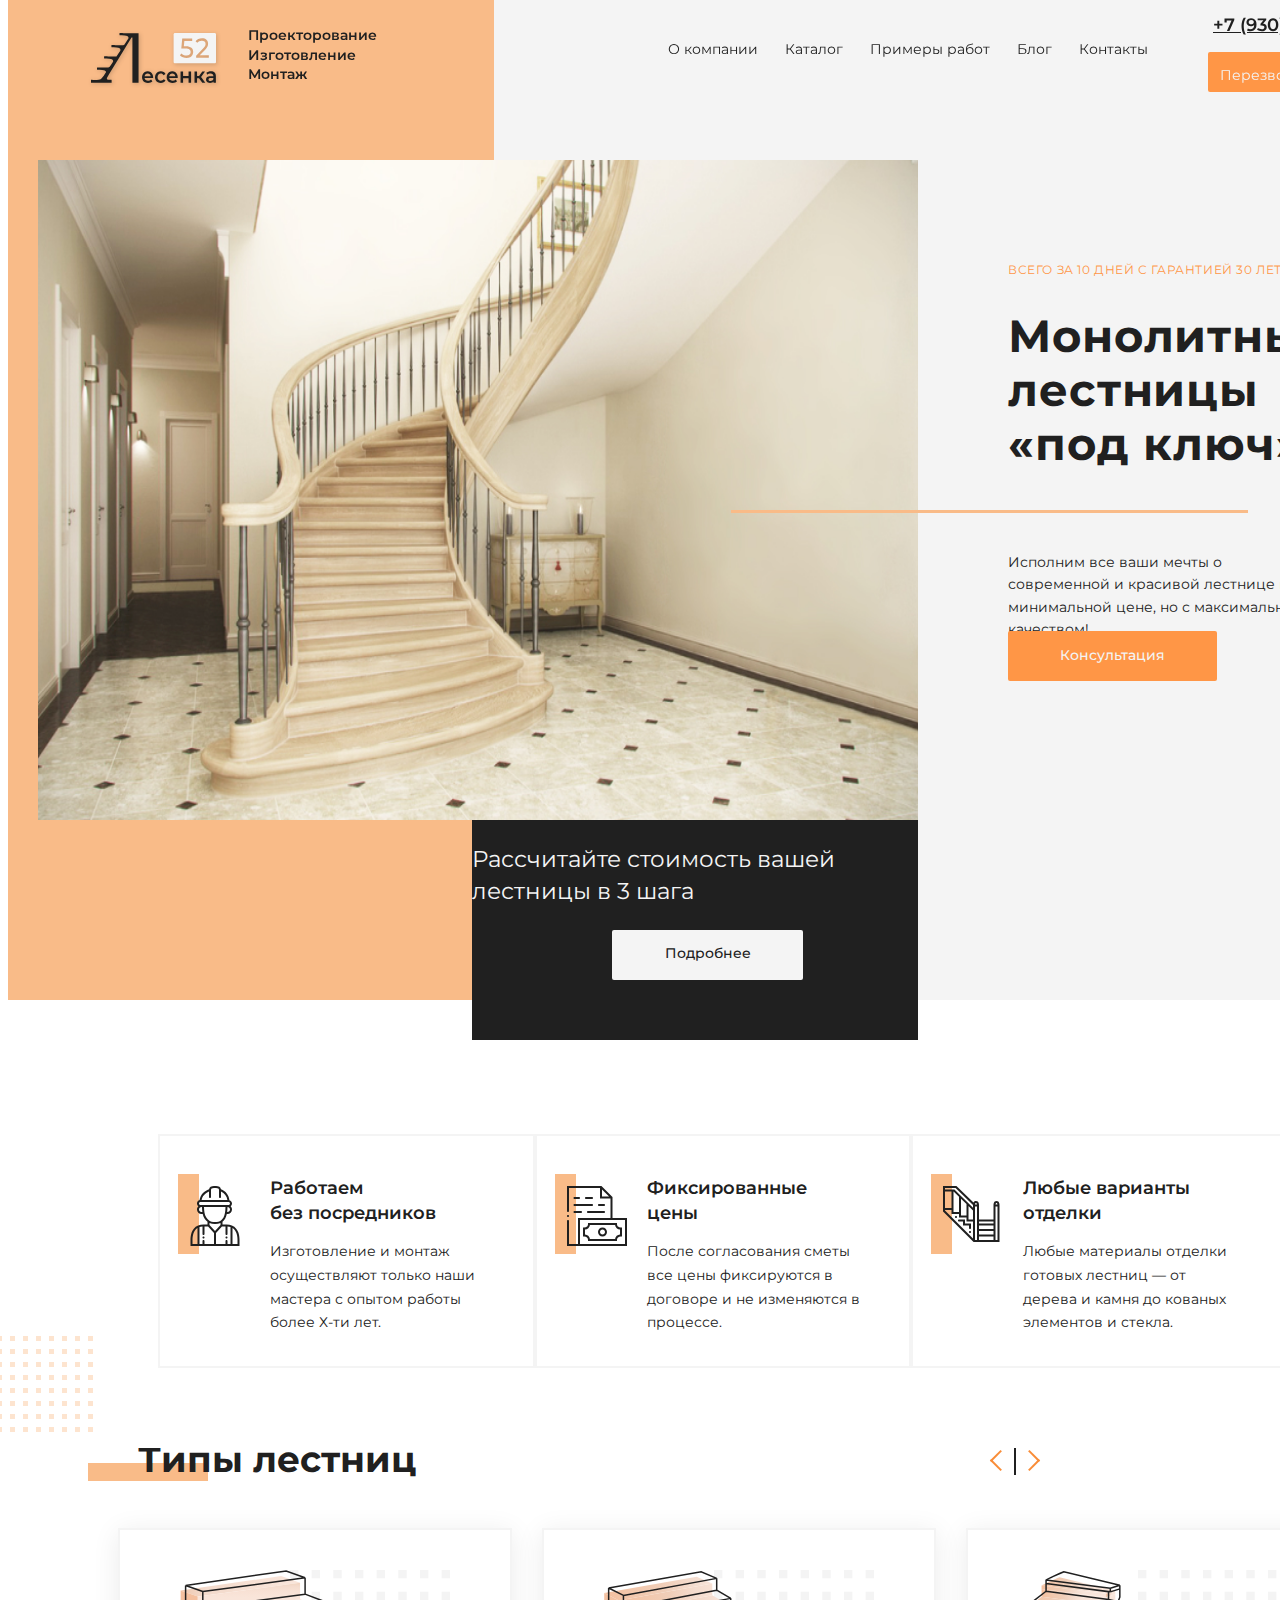
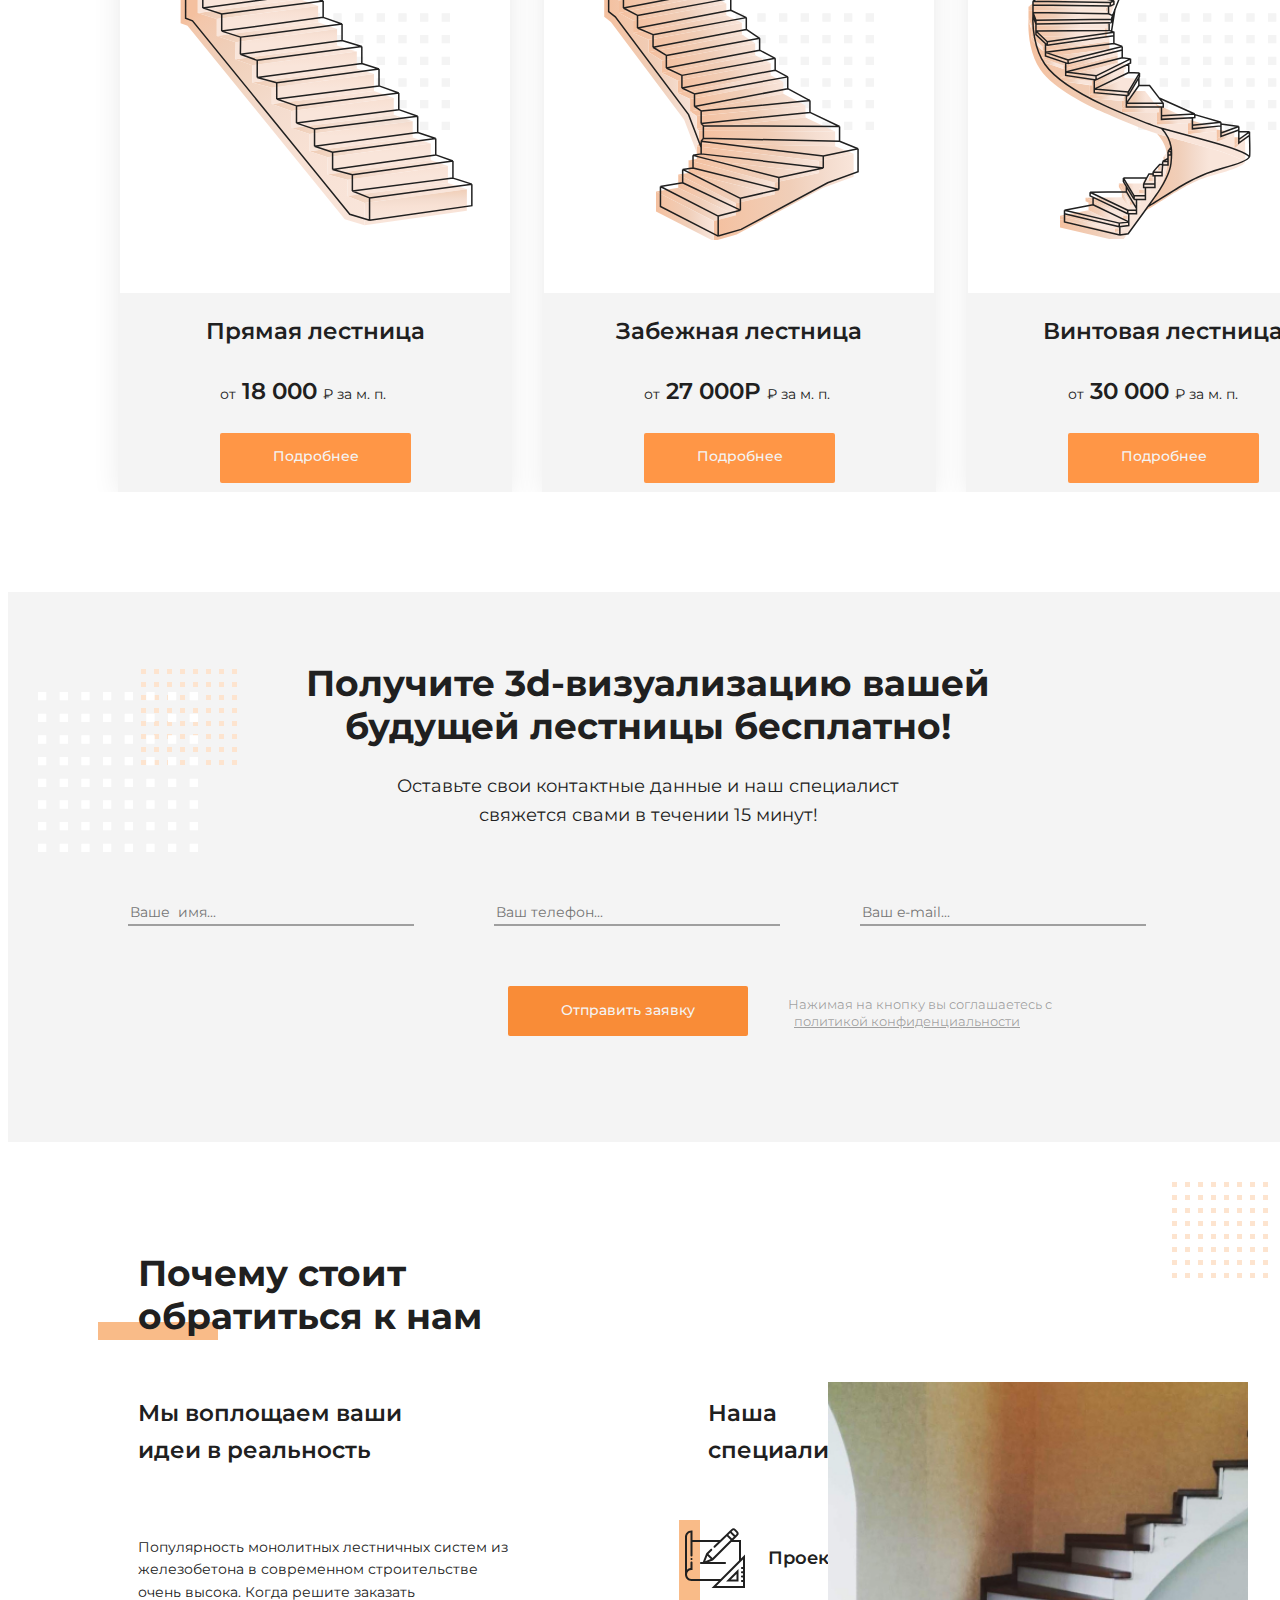
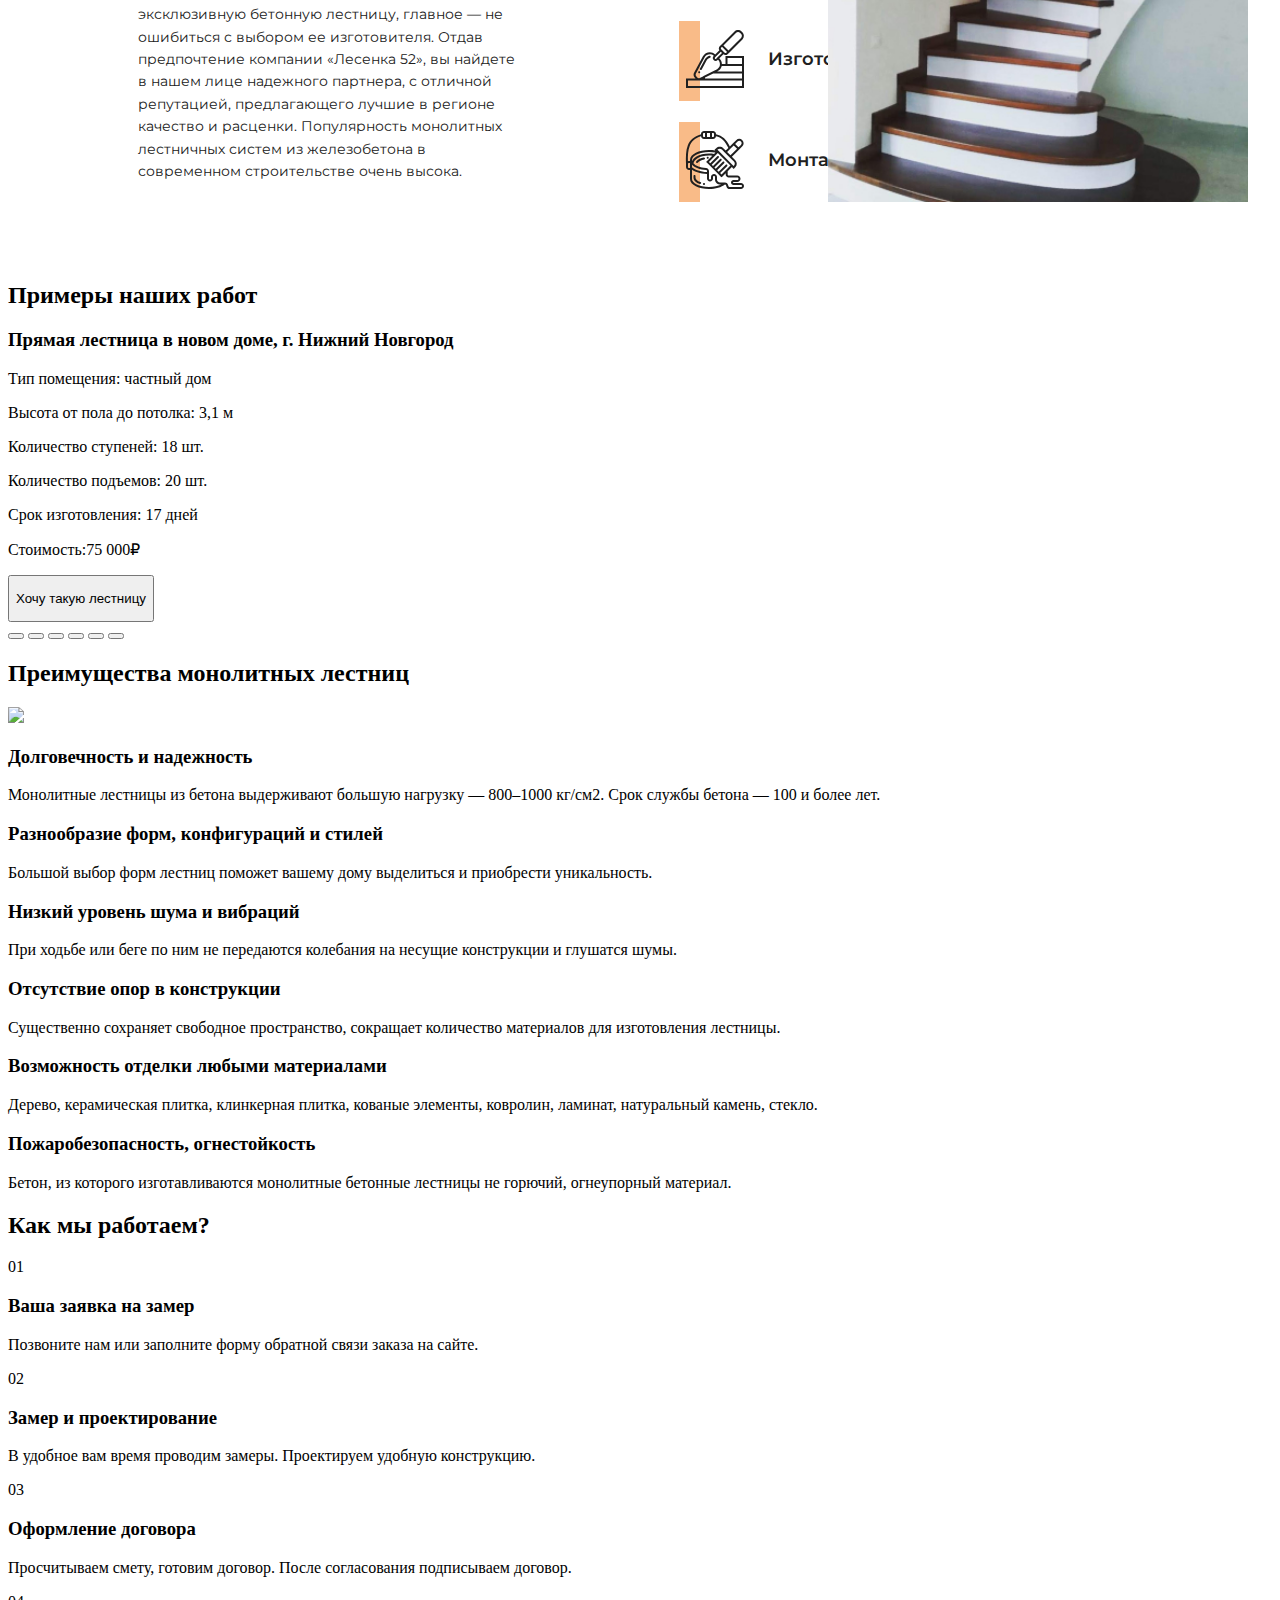
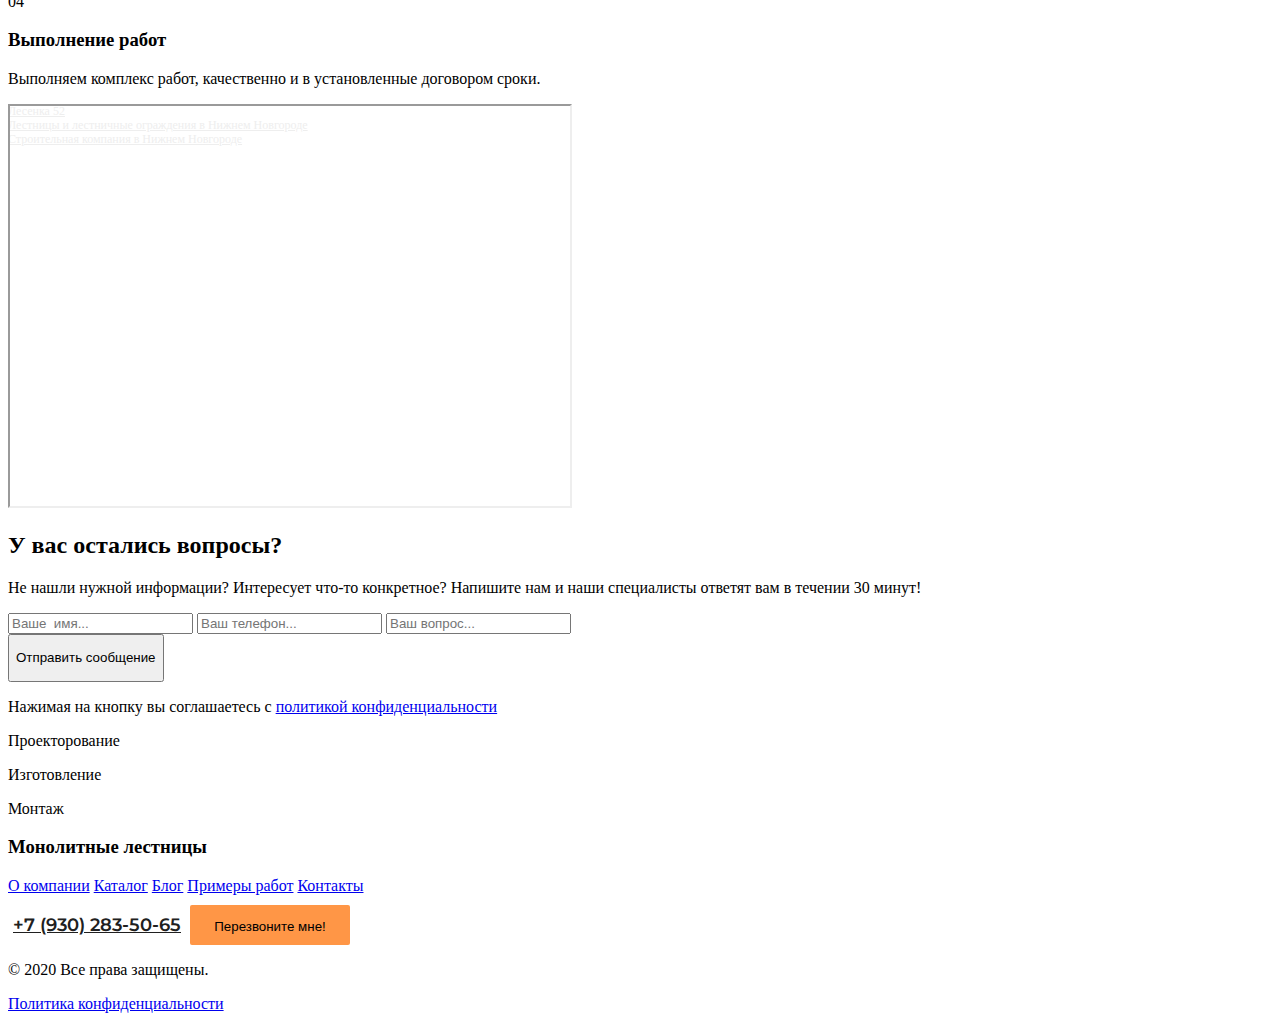
==== commit 8d9d1be4: "appeal end" ====
--- a/index.html
+++ b/index.html
@@ -172,6 +172,7 @@
         </div>
         <div class="appeal">
             <section class="appeal__block">
+                <span class="appeal__cube"></span>
                 <h2 class="appeal__title">Почему стоит обратиться к нам<span class="appeal__decoration"></span></h2>
                 <h3 class="appeal__idea">Мы воплощаем ваши идеи в реальность</h3>
                 <p class="appeal__text">Популярность монолитных лестничных систем 
--- a/css/style.css
+++ b/css/style.css
@@ -1318,9 +1318,17 @@
     display: flex;
     flex-direction: column;
   }
+  .appeal__cube {
+    position: absolute;
+    background-image: url(../img/cubes-orange-mini.svg);
+    width: 96px;
+    height: 96px;
+    right: 20px;
+    top: -30px;
+  }
   .appeal__title {
-    position: absolute;
-    left: 40px;
+    position: relative;
+    margin: 80px 0px 0px 20px;
     width: 280px;
     height: 70px;
     color: #202020;
@@ -1329,10 +1337,18 @@
     font-weight: 700;
     line-height: 120%;
   }
+  .appeal__decoration {
+    position: absolute;
+    display: block;
+    top: 55px;
+    left: -20px;
+    width: 100px;
+    height: 14px;
+    background: #F9BB88;
+    z-index: -2;
+  }
   .appeal__idea {
-    position: absolute;
-    top: 80px;
-    left: 40px;
+    margin: 40px 0px 0px 20px;
     color: #202020;
     width: 300px;
     font-size: 23px;
@@ -1341,17 +1357,93 @@
     line-height: 160%;
   }
   .appeal__text {
-    position: absolute;
-    left: 20px;
-    top: 300px;
-    color: #202020;
-    width: 380px;
-    height: 250px;
+    margin: 20px 20px 0px 20px;
+    color: #202020;
+    width: 360px;
     font-size: 12px;
     font-family: Montserrat;
     font-style: normal;
     font-weight: 400;
     line-height: 160%;
+  }
+  .specialization {
+    display: flex;
+    flex-direction: column;
+    margin: 10px 0px 0px 20px;
+  }
+  .specialization__title {
+    width: 200px;
+    color: #202020;
+    font-size: 23px;
+    font-family: Montserrat;
+    font-weight: 600;
+    line-height: 160%;
+  }
+  .specialization__block {
+    display: flex;
+    flex-direction: column;
+  }
+  .specialization__list {
+    position: relative;
+    display: flex;
+    flex-direction: row;
+    list-style-type: none;
+  }
+  .specialization__text {
+    display: flex;
+    flex-direction: row;
+    color: #202020;
+    font-size: 18px;
+    font-family: Montserrat;
+    font-style: normal;
+    font-weight: 600;
+    line-height: 140%;
+    padding: 20px 0px 20px 40px;
+  }
+  .img__design {
+    position: absolute;
+    display: block;
+    left: -35px;
+    top: 20px;
+    width: 60px;
+    height: 60px;
+    background-image: url(../img/Design.svg);
+    background-repeat: no-repeat;
+    z-index: 2;
+  }
+  .img__manufacturing {
+    position: absolute;
+    display: block;
+    left: -35px;
+    top: 20px;
+    width: 60px;
+    height: 60px;
+    background-image: url(../img/Manufacturing.svg);
+    background-repeat: no-repeat;
+    z-index: 2;
+  }
+  .img__installation {
+    position: absolute;
+    display: block;
+    left: -35px;
+    top: 20px;
+    width: 60px;
+    height: 60px;
+    background-image: url(../img/Installation.svg);
+    background-repeat: no-repeat;
+    z-index: 2;
+  }
+  .orange {
+    position: absolute;
+    top: 10px;
+    left: -40px;
+    width: 21px;
+    height: 80px;
+    z-index: -2;
+    background: #F9BB88;
+  }
+  .appeal__img {
+    margin: 20px;
   }
 }
 @media (min-width: 1200px) {
@@ -1366,6 +1458,14 @@
   .appeal__block {
     display: flex;
     flex-direction: column;
+  }
+  .appeal__cube {
+    position: absolute;
+    background-image: url(../img/cubes-orange-mini.svg);
+    width: 96px;
+    height: 96px;
+    right: 20px;
+    top: 40px;
   }
   .appeal__title {
     position: absolute;
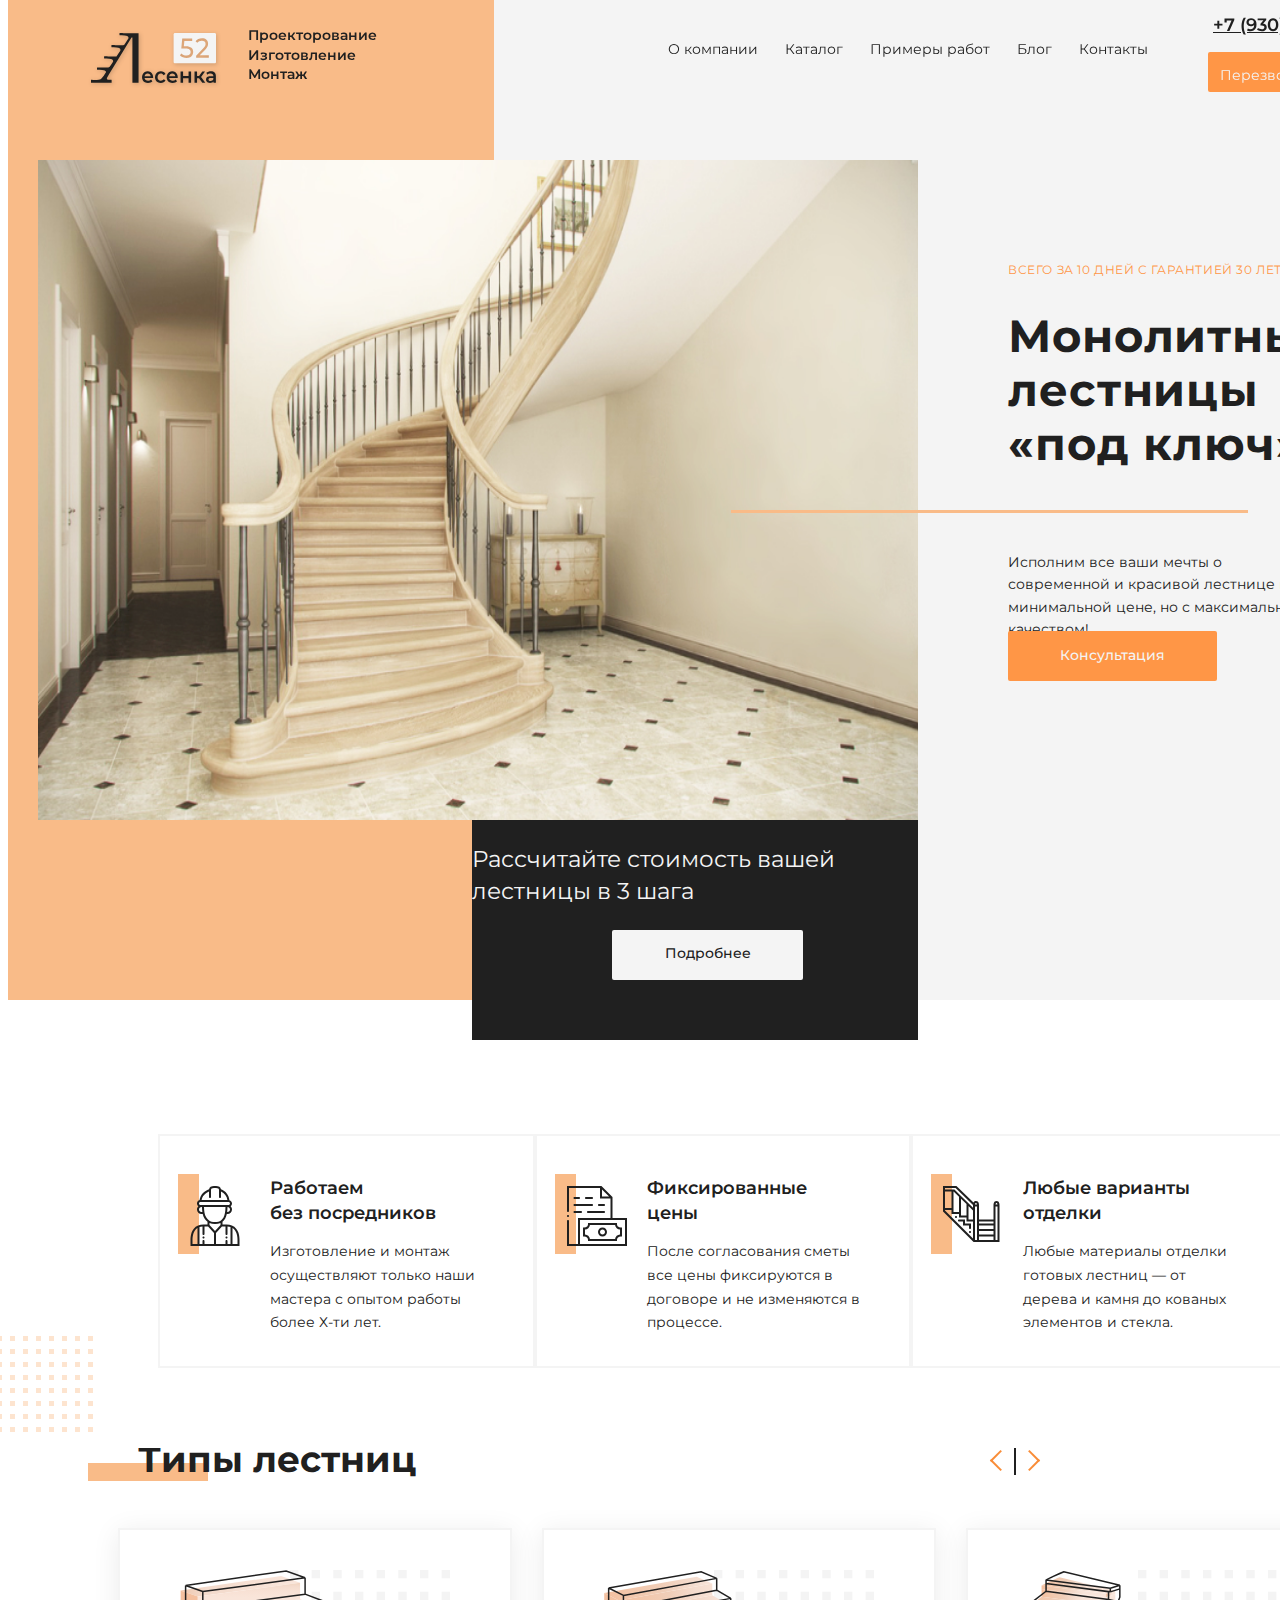
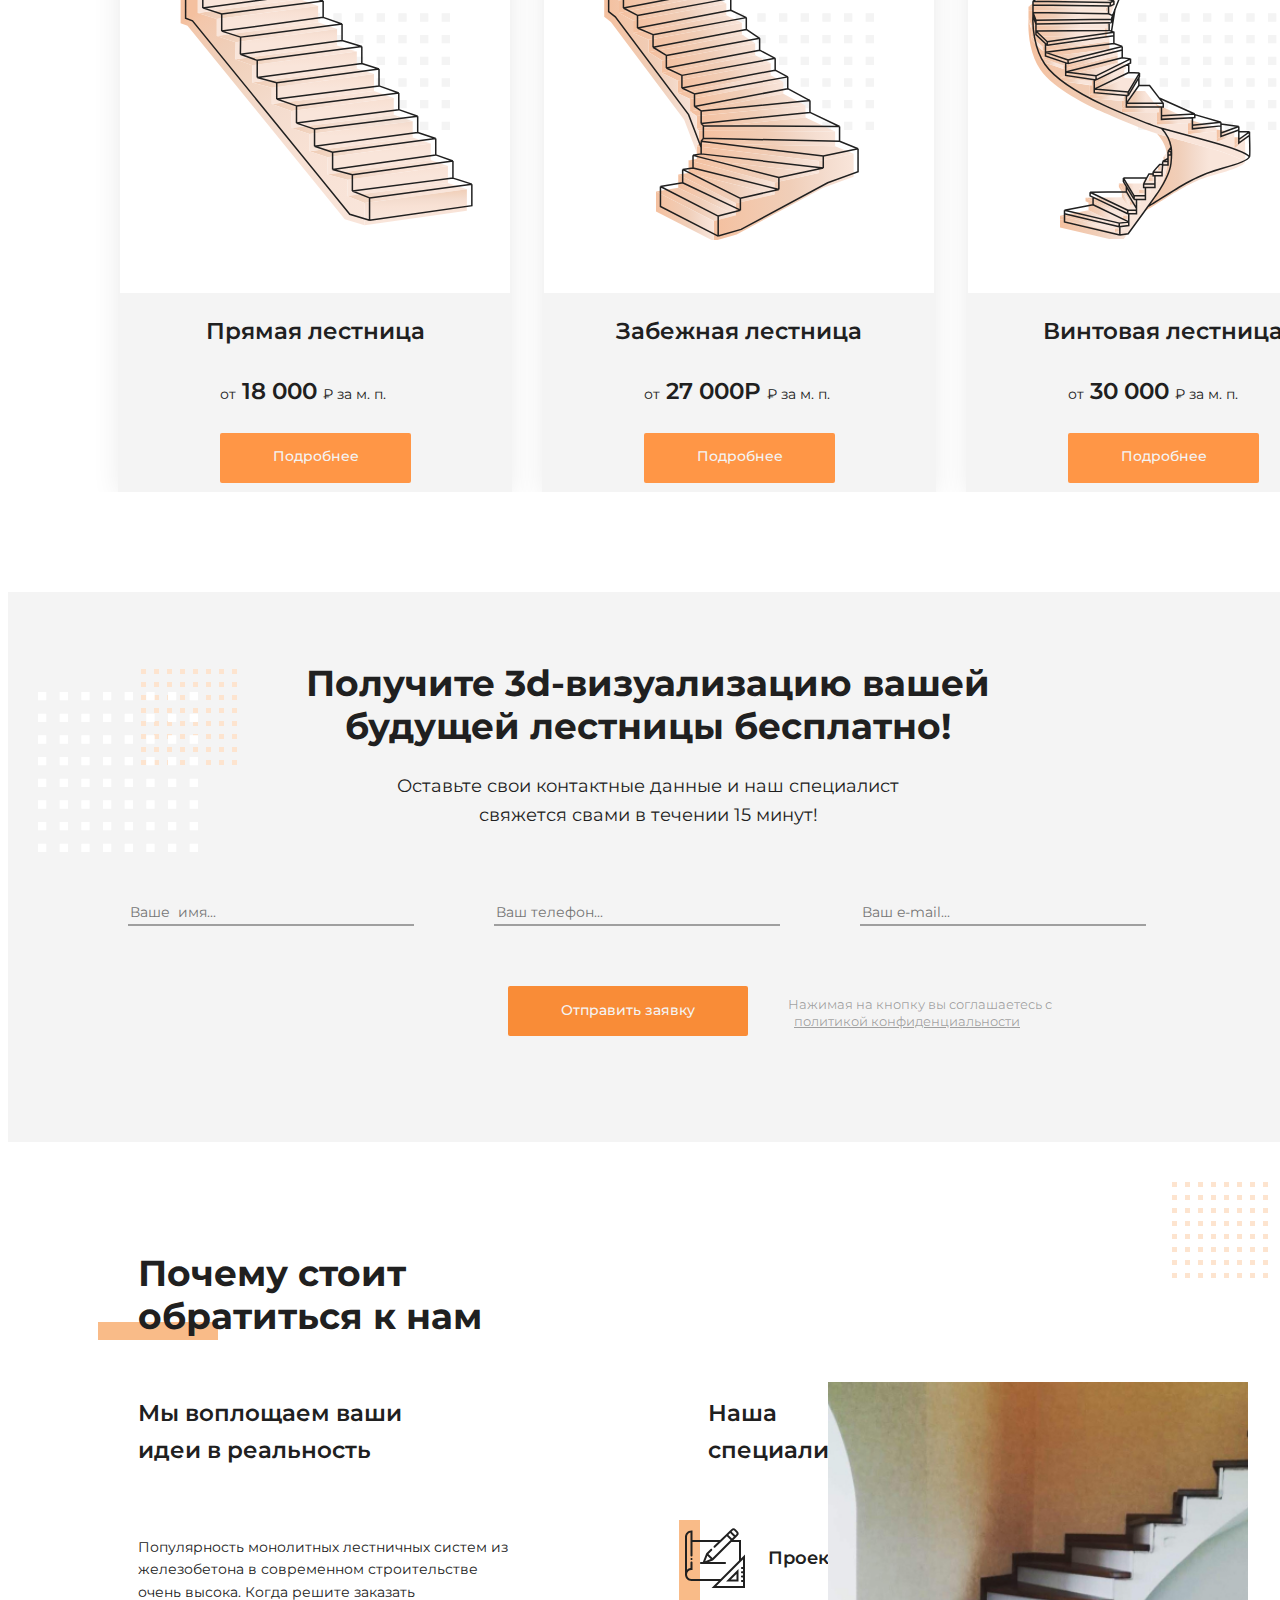
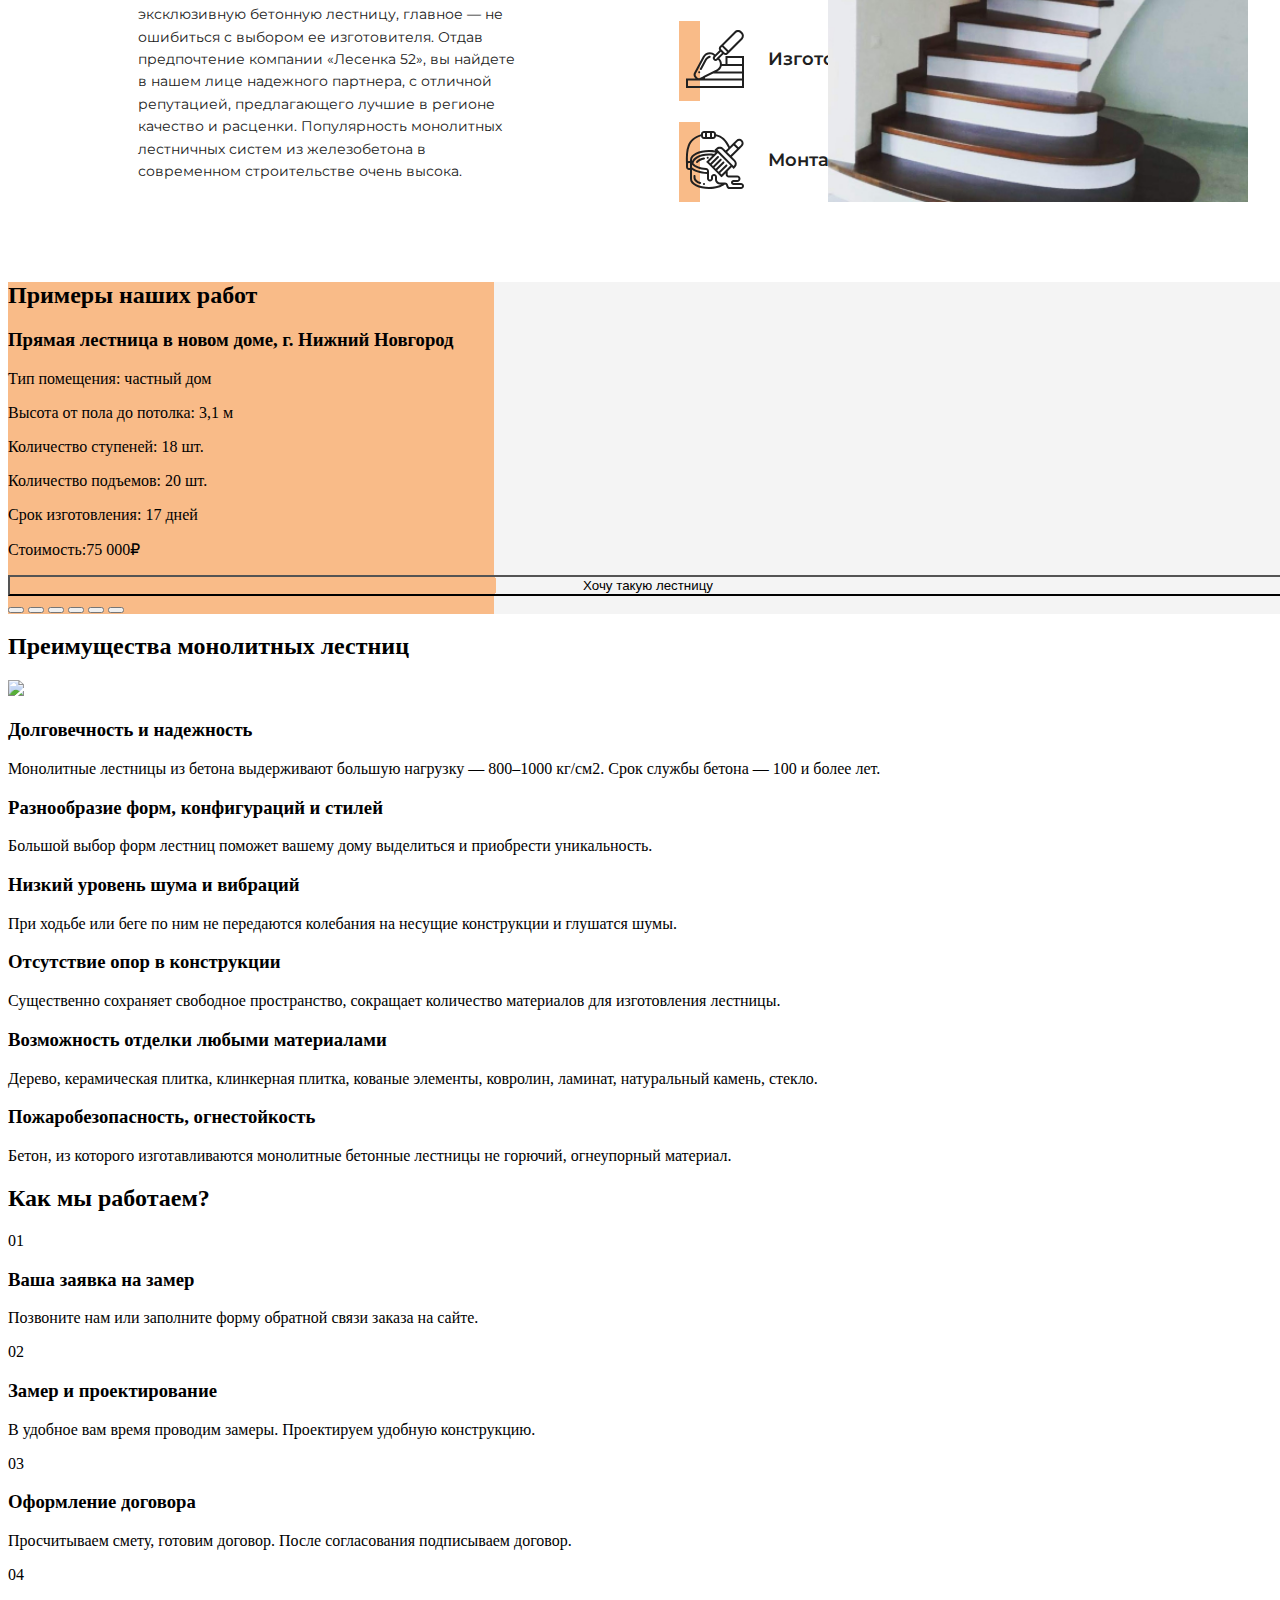
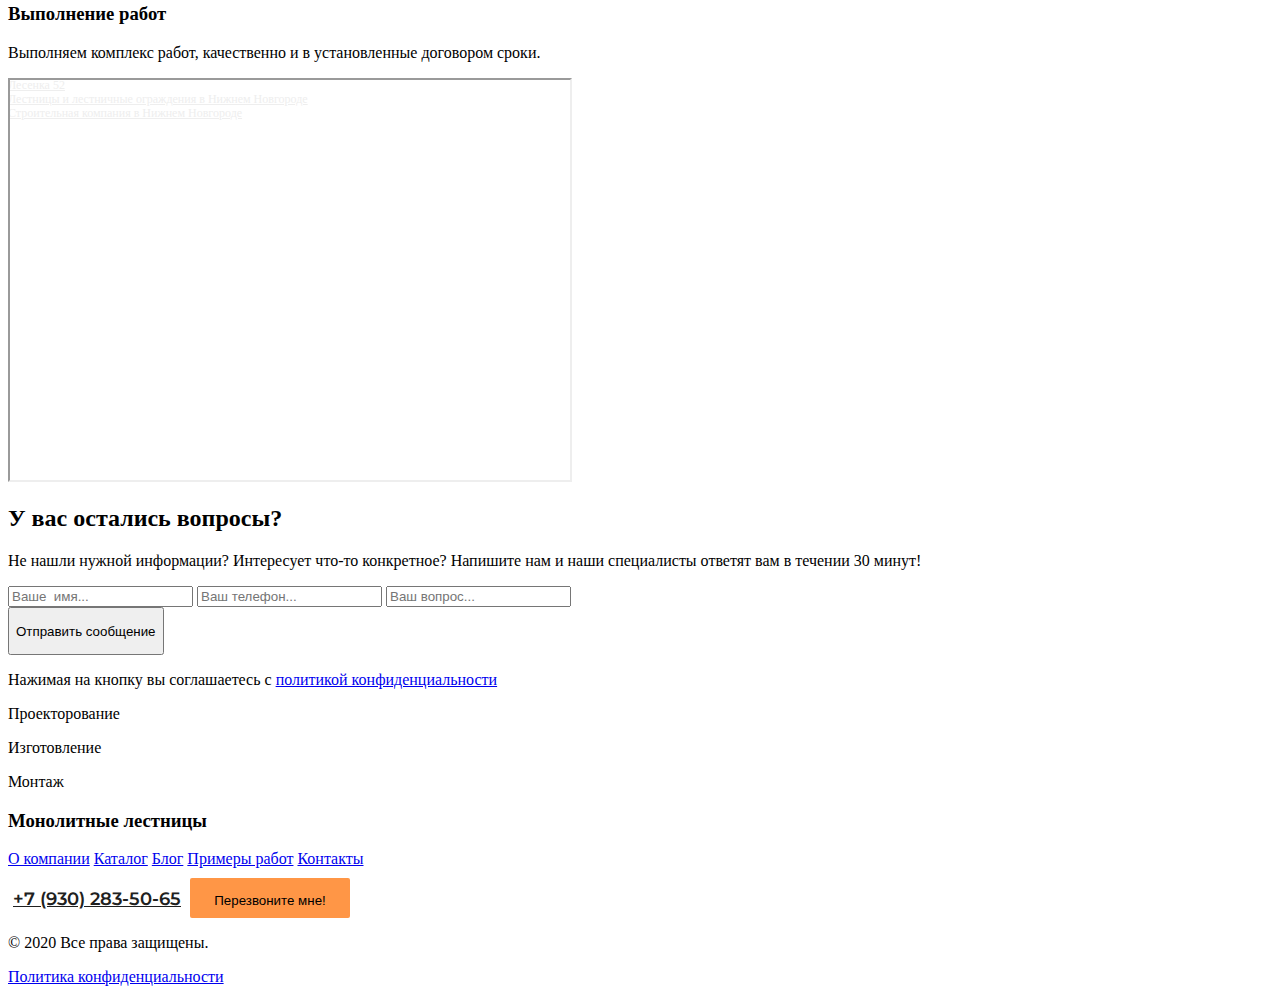
==== commit 49d83bf5: "example" ====
--- a/index.html
+++ b/index.html
@@ -203,25 +203,27 @@
             </section>
             <img class="appeal__img" src="./img/appeal_img.jpg">
         </div>
-        <div>
-            <section>
-                <h2>Примеры наших работ</h2>
-                <h3>Прямая лестница в новом доме, г. Нижний Новгород</h3>
-                <p>Тип помещения: частный дом
-                <p>Высота от пола до потолка: <span>3,1 м</span></p>
-                <p>Количество ступеней: <span>18 шт.</span></p>
-                <p>Количество подъемов: <span>20 шт.</span></p>
-                <p>Срок изготовления: <span>17 дней</span></p>
-                <p>Стоимость:<span>75 000</span>₽</p>
-                <button type="button"><p>Хочу такую лестницу</p></button>
-            </section>
-            <section>
-                <button type="button"></button>
-                <button type="button"></button>
-                <button type="button"></button>
-                <button type="button"></button>
-                <button type="button"></button>
-                <button type="button"></button>
+        <div class="example">
+            <section class="example__block">
+                <h2 class="example__title">Примеры наших работ</h2>
+                <h3 class="example__description">Прямая лестница в новом доме, г. Нижний Новгород</h3>
+                <p class="example__text">Тип помещения: частный дом
+                <p class="example__text">Высота от пола до потолка: <span class="example__bold">3,1 м</span></p>
+                <p class="example__text">Количество ступеней: <span class="example__bold">18 шт.</span></p>
+                <p class="example__text">Количество подъемов: <span class="example__bold">20 шт.</span></p>
+                <p class="example__text">Срок изготовления: <span class="example__bold">17 дней</span></p>
+                <p class="example__text">Стоимость:<span class="example__bold">75 000</span>₽</p>
+                <button class="example" type="button"><p class="example">Хочу такую лестницу</p></button>
+                <span class="example__cube"></span>
+            </section>
+            <section class="example1">
+                <button class="example2" type="button"></button>
+                <button class="example2" type="button"></button>
+                <button class="example2" type="button"></button>
+                <button class="example2" type="button"></button>
+                <button class="example2" type="button"></button>
+                <button class="example2" type="button"></button>
+                <span class="example3"></span>
             </section>
         </div>
         <div>
--- a/css/style.css
+++ b/css/style.css
@@ -1597,5 +1597,19 @@
     height: 420px;
   }
 }
+@media (max-width: 767px) {
+  .example {
+    max-width: 767px;
+    margin: 0 auto;
+    background: linear-gradient(to right, #f4f4f4 76%, #F9BB88 24%);
+  }
+}
+@media (min-width: 1200px) {
+  .example {
+    width: 100%;
+    margin: 0 auto;
+    background: linear-gradient(to left, #f4f4f4 62%, #F9BB88 38%);
+  }
+}
 
 /*# sourceMappingURL=style.css.map */
